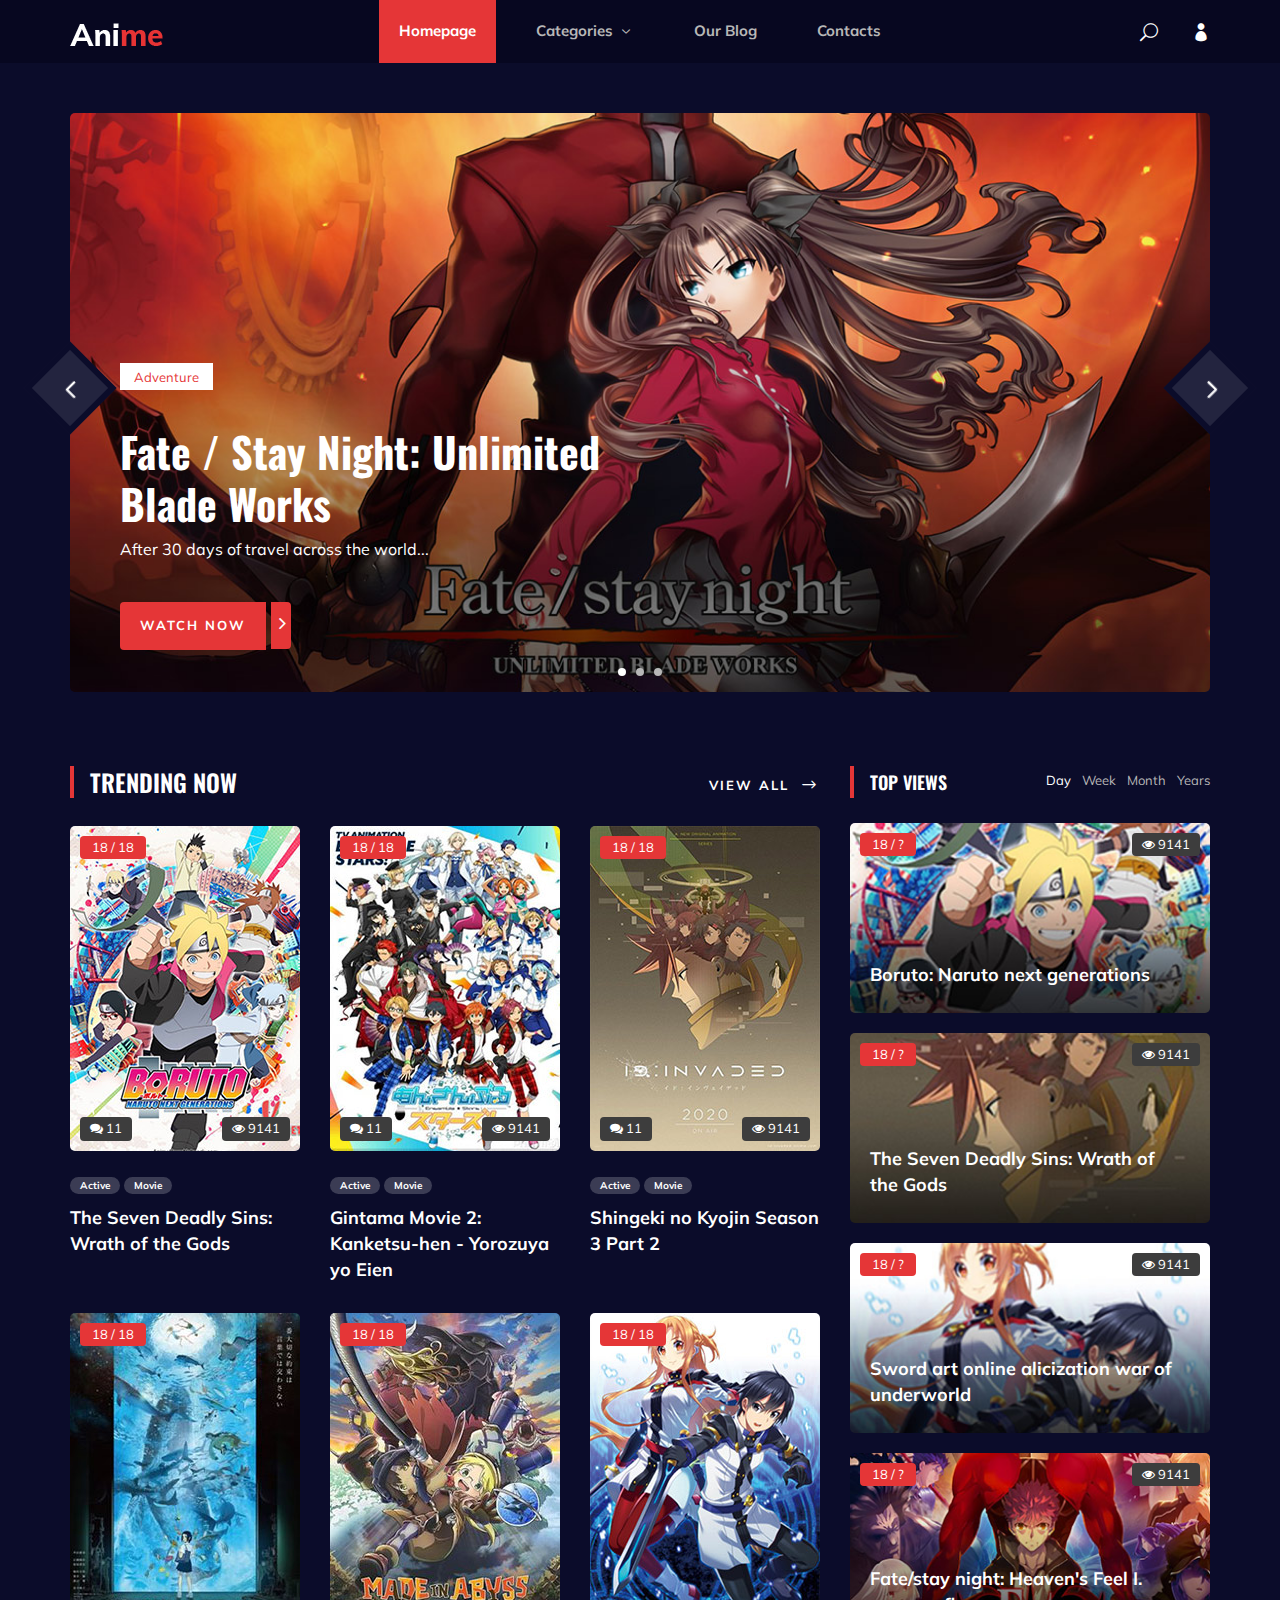
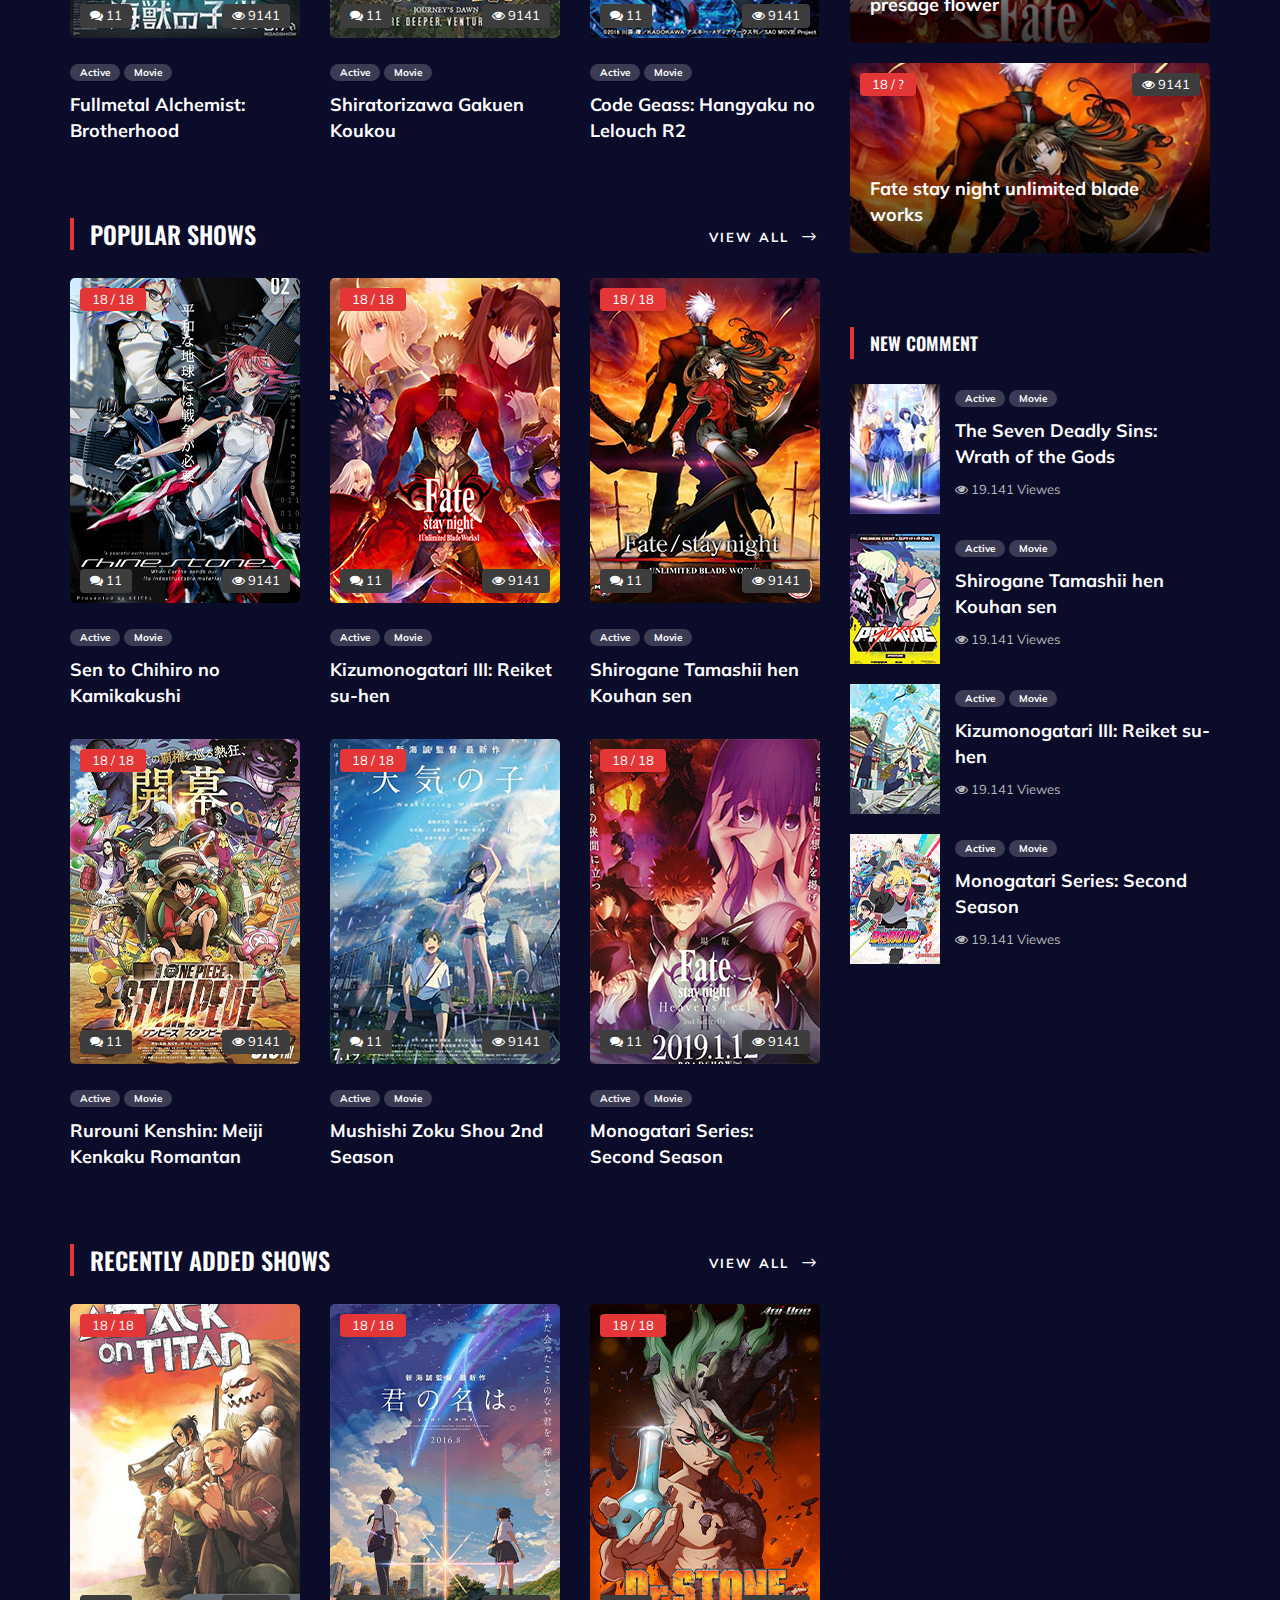
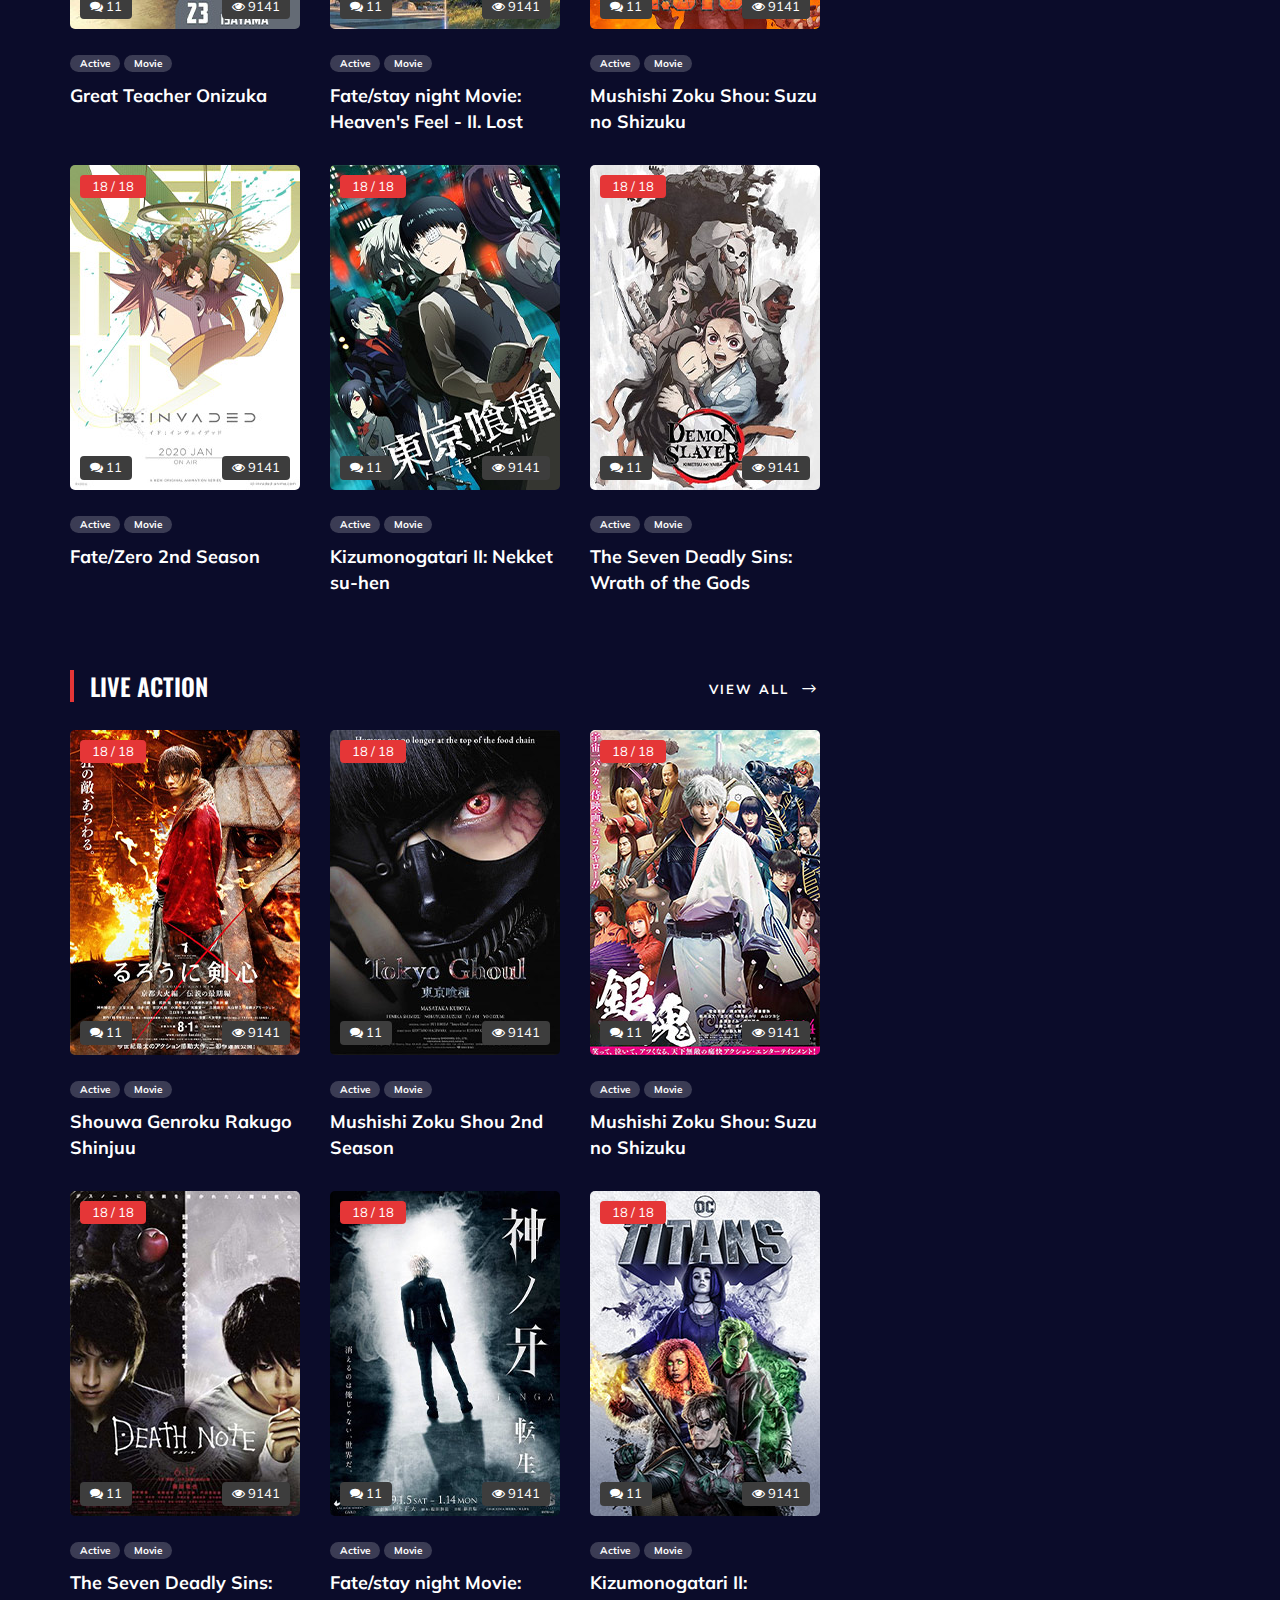
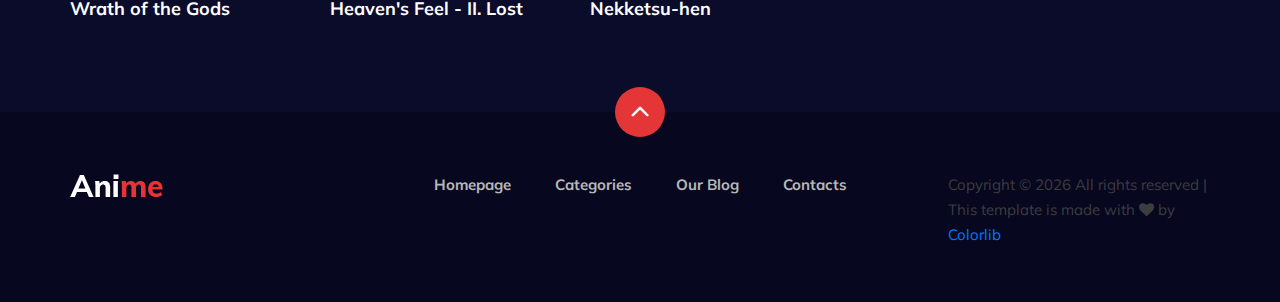
==== index.html @ e6ffcf20 "init" ====
<!DOCTYPE html>
<html lang="fr - FR">

<head>
    <meta charset="UTF-8">
    <meta name="description" content="Anime Template">
    <meta name="keywords" content="Anime, unica, creative, html">
    <meta name="viewport" content="width=device-width, initial-scale=1.0">
    <meta http-equiv="X-UA-Compatible" content="ie=edge">
    <title> My Movies</title>

    <!-- Google Font -->
    <link href="https://fonts.googleapis.com/css2?family=Oswald:wght@300;400;500;600;700&display=swap" rel="stylesheet">
    <link href="https://fonts.googleapis.com/css2?family=Mulish:wght@300;400;500;600;700;800;900&display=swap" rel="stylesheet">

    <!-- Css Styles -->
    <link rel="stylesheet" href="css/bootstrap.min.css" type="text/css">
    <link rel="stylesheet" href="css/font-awesome.min.css" type="text/css">
    <link rel="stylesheet" href="css/elegant-icons.css" type="text/css">
    <link rel="stylesheet" href="css/plyr.css" type="text/css">
    <link rel="stylesheet" href="css/nice-select.css" type="text/css">
    <link rel="stylesheet" href="css/owl.carousel.min.css" type="text/css">
    <link rel="stylesheet" href="css/slicknav.min.css" type="text/css">
    <link rel="stylesheet" href="css/style.css" type="text/css">
</head>

<body>
    <!-- Page Preloder -->
    <div id="preloder">
        <div class="loader"></div>
    </div>

    <!-- Header Section Begin -->
    <header class="header">
        <div class="container">
            <div class="row">
                <div class="col-lg-2">
                    <div class="header__logo">
                        <a href="./index.html">
                            <img src="img/logo.png" alt="">
                        </a>
                    </div>
                </div>
                <div class="col-lg-8">
                    <div class="header__nav">
                        <nav class="header__menu mobile-menu">
                            <ul>
                                <li class="active"><a href="./index.html">Homepage</a></li>
                                <li><a href="./categories.html">Categories <span class="arrow_carrot-down"></span></a>
                                    <ul class="dropdown">
                                        <li><a href="./categories.html">Categories</a></li>
                                        <li><a href="./anime-details.html">Anime Details</a></li>
                                        <li><a href="./anime-watching.html">Anime Watching</a></li>
                                        <li><a href="./blog-details.html">Blog Details</a></li>
                                        <li><a href="./signup.html">Sign Up</a></li>
                                        <li><a href="./login.html">Login</a></li>
                                    </ul>
                                </li>
                                <li><a href="./blog.html">Our Blog</a></li>
                                <li><a href="#">Contacts</a></li>
                            </ul>
                        </nav>
                    </div>
                </div>
                <div class="col-lg-2">
                    <div class="header__right">
                        <a href="#" class="search-switch"><span class="icon_search"></span></a>
                        <a href="./login.html"><span class="icon_profile"></span></a>
                    </div>
                </div>
            </div>
            <div id="mobile-menu-wrap"></div>
        </div>
    </header>
    <!-- Header End -->

    <!-- Hero Section Begin -->
    <section class="hero">
        <div class="container">
            <div class="hero__slider owl-carousel">
                <div class="hero__items set-bg" data-setbg="img/hero/hero-1.jpg">
                    <div class="row">
                        <div class="col-lg-6">
                            <div class="hero__text">
                                <div class="label">Adventure</div>
                                <h2>Fate / Stay Night: Unlimited Blade Works</h2>
                                <p>After 30 days of travel across the world...</p>
                                <a href="#"><span>Watch Now</span> <i class="fa fa-angle-right"></i></a>
                            </div>
                        </div>
                    </div>
                </div>
                <div class="hero__items set-bg" data-setbg="img/hero/hero-1.jpg">
                    <div class="row">
                        <div class="col-lg-6">
                            <div class="hero__text">
                                <div class="label">Adventure</div>
                                <h2>Fate / Stay Night: Unlimited Blade Works</h2>
                                <p>After 30 days of travel across the world...</p>
                                <a href="#"><span>Watch Now</span> <i class="fa fa-angle-right"></i></a>
                            </div>
                        </div>
                    </div>
                </div>
                <div class="hero__items set-bg" data-setbg="img/hero/hero-1.jpg">
                    <div class="row">
                        <div class="col-lg-6">
                            <div class="hero__text">
                                <div class="label">Adventure</div>
                                <h2>Fate / Stay Night: Unlimited Blade Works</h2>
                                <p>After 30 days of travel across the world...</p>
                                <a href="#"><span>Watch Now</span> <i class="fa fa-angle-right"></i></a>
                            </div>
                        </div>
                    </div>
                </div>
            </div>
        </div>
    </section>
    <!-- Hero Section End -->

    <!-- Product Section Begin -->
    <section class="product spad">
        <div class="container">
            <div class="row">
                <div class="col-lg-8">
                    <div class="trending__product">
                        <div class="row">
                            <div class="col-lg-8 col-md-8 col-sm-8">
                                <div class="section-title">
                                    <h4>Trending Now</h4>
                                </div>
                            </div>
                            <div class="col-lg-4 col-md-4 col-sm-4">
                                <div class="btn__all">
                                    <a href="#" class="primary-btn">View All <span class="arrow_right"></span></a>
                                </div>
                            </div>
                        </div>
                        <div class="row">
                            <div class="col-lg-4 col-md-6 col-sm-6">
                                <div class="product__item">
                                    <div class="product__item__pic set-bg" data-setbg="img/trending/trend-1.jpg">
                                        <div class="ep">18 / 18</div>
                                        <div class="comment"><i class="fa fa-comments"></i> 11</div>
                                        <div class="view"><i class="fa fa-eye"></i> 9141</div>
                                    </div>
                                    <div class="product__item__text">
                                        <ul>
                                            <li>Active</li>
                                            <li>Movie</li>
                                        </ul>
                                        <h5><a href="#">The Seven Deadly Sins: Wrath of the Gods</a></h5>
                                    </div>
                                </div>
                            </div>
                            <div class="col-lg-4 col-md-6 col-sm-6">
                                <div class="product__item">
                                    <div class="product__item__pic set-bg" data-setbg="img/trending/trend-2.jpg">
                                        <div class="ep">18 / 18</div>
                                        <div class="comment"><i class="fa fa-comments"></i> 11</div>
                                        <div class="view"><i class="fa fa-eye"></i> 9141</div>
                                    </div>
                                    <div class="product__item__text">
                                        <ul>
                                            <li>Active</li>
                                            <li>Movie</li>
                                        </ul>
                                        <h5><a href="#">Gintama Movie 2: Kanketsu-hen - Yorozuya yo Eien</a></h5>
                                    </div>
                                </div>
                            </div>
                            <div class="col-lg-4 col-md-6 col-sm-6">
                                <div class="product__item">
                                    <div class="product__item__pic set-bg" data-setbg="img/trending/trend-3.jpg">
                                        <div class="ep">18 / 18</div>
                                        <div class="comment"><i class="fa fa-comments"></i> 11</div>
                                        <div class="view"><i class="fa fa-eye"></i> 9141</div>
                                    </div>
                                    <div class="product__item__text">
                                        <ul>
                                            <li>Active</li>
                                            <li>Movie</li>
                                        </ul>
                                        <h5><a href="#">Shingeki no Kyojin Season 3 Part 2</a></h5>
                                    </div>
                                </div>
                            </div>
                            <div class="col-lg-4 col-md-6 col-sm-6">
                                <div class="product__item">
                                    <div class="product__item__pic set-bg" data-setbg="img/trending/trend-4.jpg">
                                        <div class="ep">18 / 18</div>
                                        <div class="comment"><i class="fa fa-comments"></i> 11</div>
                                        <div class="view"><i class="fa fa-eye"></i> 9141</div>
                                    </div>
                                    <div class="product__item__text">
                                        <ul>
                                            <li>Active</li>
                                            <li>Movie</li>
                                        </ul>
                                        <h5><a href="#">Fullmetal Alchemist: Brotherhood</a></h5>
                                    </div>
                                </div>
                            </div>
                            <div class="col-lg-4 col-md-6 col-sm-6">
                                <div class="product__item">
                                    <div class="product__item__pic set-bg" data-setbg="img/trending/trend-5.jpg">
                                        <div class="ep">18 / 18</div>
                                        <div class="comment"><i class="fa fa-comments"></i> 11</div>
                                        <div class="view"><i class="fa fa-eye"></i> 9141</div>
                                    </div>
                                    <div class="product__item__text">
                                        <ul>
                                            <li>Active</li>
                                            <li>Movie</li>
                                        </ul>
                                        <h5><a href="#">Shiratorizawa Gakuen Koukou</a></h5>
                                    </div>
                                </div>
                            </div>
                            <div class="col-lg-4 col-md-6 col-sm-6">
                                <div class="product__item">
                                    <div class="product__item__pic set-bg" data-setbg="img/trending/trend-6.jpg">
                                        <div class="ep">18 / 18</div>
                                        <div class="comment"><i class="fa fa-comments"></i> 11</div>
                                        <div class="view"><i class="fa fa-eye"></i> 9141</div>
                                    </div>
                                    <div class="product__item__text">
                                        <ul>
                                            <li>Active</li>
                                            <li>Movie</li>
                                        </ul>
                                        <h5><a href="#">Code Geass: Hangyaku no Lelouch R2</a></h5>
                                    </div>
                                </div>
                            </div>
                        </div>
                    </div>
                    <div class="popular__product">
                        <div class="row">
                            <div class="col-lg-8 col-md-8 col-sm-8">
                                <div class="section-title">
                                    <h4>Popular Shows</h4>
                                </div>
                            </div>
                            <div class="col-lg-4 col-md-4 col-sm-4">
                                <div class="btn__all">
                                    <a href="#" class="primary-btn">View All <span class="arrow_right"></span></a>
                                </div>
                            </div>
                        </div>
                        <div class="row">
                            <div class="col-lg-4 col-md-6 col-sm-6">
                                <div class="product__item">
                                    <div class="product__item__pic set-bg" data-setbg="img/popular/popular-1.jpg">
                                        <div class="ep">18 / 18</div>
                                        <div class="comment"><i class="fa fa-comments"></i> 11</div>
                                        <div class="view"><i class="fa fa-eye"></i> 9141</div>
                                    </div>
                                    <div class="product__item__text">
                                        <ul>
                                            <li>Active</li>
                                            <li>Movie</li>
                                        </ul>
                                        <h5><a href="#">Sen to Chihiro no Kamikakushi</a></h5>
                                    </div>
                                </div>
                            </div>
                            <div class="col-lg-4 col-md-6 col-sm-6">
                                <div class="product__item">
                                    <div class="product__item__pic set-bg" data-setbg="img/popular/popular-2.jpg">
                                        <div class="ep">18 / 18</div>
                                        <div class="comment"><i class="fa fa-comments"></i> 11</div>
                                        <div class="view"><i class="fa fa-eye"></i> 9141</div>
                                    </div>
                                    <div class="product__item__text">
                                        <ul>
                                            <li>Active</li>
                                            <li>Movie</li>
                                        </ul>
                                        <h5><a href="#">Kizumonogatari III: Reiket su-hen</a></h5>
                                    </div>
                                </div>
                            </div>
                            <div class="col-lg-4 col-md-6 col-sm-6">
                                <div class="product__item">
                                    <div class="product__item__pic set-bg" data-setbg="img/popular/popular-3.jpg">
                                        <div class="ep">18 / 18</div>
                                        <div class="comment"><i class="fa fa-comments"></i> 11</div>
                                        <div class="view"><i class="fa fa-eye"></i> 9141</div>
                                    </div>
                                    <div class="product__item__text">
                                        <ul>
                                            <li>Active</li>
                                            <li>Movie</li>
                                        </ul>
                                        <h5><a href="#">Shirogane Tamashii hen Kouhan sen</a></h5>
                                    </div>
                                </div>
                            </div>
                            <div class="col-lg-4 col-md-6 col-sm-6">
                                <div class="product__item">
                                    <div class="product__item__pic set-bg" data-setbg="img/popular/popular-4.jpg">
                                        <div class="ep">18 / 18</div>
                                        <div class="comment"><i class="fa fa-comments"></i> 11</div>
                                        <div class="view"><i class="fa fa-eye"></i> 9141</div>
                                    </div>
                                    <div class="product__item__text">
                                        <ul>
                                            <li>Active</li>
                                            <li>Movie</li>
                                        </ul>
                                        <h5><a href="#">Rurouni Kenshin: Meiji Kenkaku Romantan</a></h5>
                                    </div>
                                </div>
                            </div>
                            <div class="col-lg-4 col-md-6 col-sm-6">
                                <div class="product__item">
                                    <div class="product__item__pic set-bg" data-setbg="img/popular/popular-5.jpg">
                                        <div class="ep">18 / 18</div>
                                        <div class="comment"><i class="fa fa-comments"></i> 11</div>
                                        <div class="view"><i class="fa fa-eye"></i> 9141</div>
                                    </div>
                                    <div class="product__item__text">
                                        <ul>
                                            <li>Active</li>
                                            <li>Movie</li>
                                        </ul>
                                        <h5><a href="#">Mushishi Zoku Shou 2nd Season</a></h5>
                                    </div>
                                </div>
                            </div>
                            <div class="col-lg-4 col-md-6 col-sm-6">
                                <div class="product__item">
                                    <div class="product__item__pic set-bg" data-setbg="img/popular/popular-6.jpg">
                                        <div class="ep">18 / 18</div>
                                        <div class="comment"><i class="fa fa-comments"></i> 11</div>
                                        <div class="view"><i class="fa fa-eye"></i> 9141</div>
                                    </div>
                                    <div class="product__item__text">
                                        <ul>
                                            <li>Active</li>
                                            <li>Movie</li>
                                        </ul>
                                        <h5><a href="#">Monogatari Series: Second Season</a></h5>
                                    </div>
                                </div>
                            </div>
                        </div>
                    </div>
                    <div class="recent__product">
                        <div class="row">
                            <div class="col-lg-8 col-md-8 col-sm-8">
                                <div class="section-title">
                                    <h4>Recently Added Shows</h4>
                                </div>
                            </div>
                            <div class="col-lg-4 col-md-4 col-sm-4">
                                <div class="btn__all">
                                    <a href="#" class="primary-btn">View All <span class="arrow_right"></span></a>
                                </div>
                            </div>
                        </div>
                        <div class="row">
                            <div class="col-lg-4 col-md-6 col-sm-6">
                                <div class="product__item">
                                    <div class="product__item__pic set-bg" data-setbg="img/recent/recent-1.jpg">
                                        <div class="ep">18 / 18</div>
                                        <div class="comment"><i class="fa fa-comments"></i> 11</div>
                                        <div class="view"><i class="fa fa-eye"></i> 9141</div>
                                    </div>
                                    <div class="product__item__text">
                                        <ul>
                                            <li>Active</li>
                                            <li>Movie</li>
                                        </ul>
                                        <h5><a href="#">Great Teacher Onizuka</a></h5>
                                    </div>
                                </div>
                            </div>
                            <div class="col-lg-4 col-md-6 col-sm-6">
                                <div class="product__item">
                                    <div class="product__item__pic set-bg" data-setbg="img/recent/recent-2.jpg">
                                        <div class="ep">18 / 18</div>
                                        <div class="comment"><i class="fa fa-comments"></i> 11</div>
                                        <div class="view"><i class="fa fa-eye"></i> 9141</div>
                                    </div>
                                    <div class="product__item__text">
                                        <ul>
                                            <li>Active</li>
                                            <li>Movie</li>
                                        </ul>
                                        <h5><a href="#">Fate/stay night Movie: Heaven's Feel - II. Lost</a></h5>
                                    </div>
                                </div>
                            </div>
                            <div class="col-lg-4 col-md-6 col-sm-6">
                                <div class="product__item">
                                    <div class="product__item__pic set-bg" data-setbg="img/recent/recent-3.jpg">
                                        <div class="ep">18 / 18</div>
                                        <div class="comment"><i class="fa fa-comments"></i> 11</div>
                                        <div class="view"><i class="fa fa-eye"></i> 9141</div>
                                    </div>
                                    <div class="product__item__text">
                                        <ul>
                                            <li>Active</li>
                                            <li>Movie</li>
                                        </ul>
                                        <h5><a href="#">Mushishi Zoku Shou: Suzu no Shizuku</a></h5>
                                    </div>
                                </div>
                            </div>
                            <div class="col-lg-4 col-md-6 col-sm-6">
                                <div class="product__item">
                                    <div class="product__item__pic set-bg" data-setbg="img/recent/recent-4.jpg">
                                        <div class="ep">18 / 18</div>
                                        <div class="comment"><i class="fa fa-comments"></i> 11</div>
                                        <div class="view"><i class="fa fa-eye"></i> 9141</div>
                                    </div>
                                    <div class="product__item__text">
                                        <ul>
                                            <li>Active</li>
                                            <li>Movie</li>
                                        </ul>
                                        <h5><a href="#">Fate/Zero 2nd Season</a></h5>
                                    </div>
                                </div>
                            </div>
                            <div class="col-lg-4 col-md-6 col-sm-6">
                                <div class="product__item">
                                    <div class="product__item__pic set-bg" data-setbg="img/recent/recent-5.jpg">
                                        <div class="ep">18 / 18</div>
                                        <div class="comment"><i class="fa fa-comments"></i> 11</div>
                                        <div class="view"><i class="fa fa-eye"></i> 9141</div>
                                    </div>
                                    <div class="product__item__text">
                                        <ul>
                                            <li>Active</li>
                                            <li>Movie</li>
                                        </ul>
                                        <h5><a href="#">Kizumonogatari II: Nekket su-hen</a></h5>
                                    </div>
                                </div>
                            </div>
                            <div class="col-lg-4 col-md-6 col-sm-6">
                                <div class="product__item">
                                    <div class="product__item__pic set-bg" data-setbg="img/recent/recent-6.jpg">
                                        <div class="ep">18 / 18</div>
                                        <div class="comment"><i class="fa fa-comments"></i> 11</div>
                                        <div class="view"><i class="fa fa-eye"></i> 9141</div>
                                    </div>
                                    <div class="product__item__text">
                                        <ul>
                                            <li>Active</li>
                                            <li>Movie</li>
                                        </ul>
                                        <h5><a href="#">The Seven Deadly Sins: Wrath of the Gods</a></h5>
                                    </div>
                                </div>
                            </div>
                        </div>
                    </div>
                    <div class="live__product">
                        <div class="row">
                            <div class="col-lg-8 col-md-8 col-sm-8">
                                <div class="section-title">
                                    <h4>Live Action</h4>
                                </div>
                            </div>
                            <div class="col-lg-4 col-md-4 col-sm-4">
                                <div class="btn__all">
                                    <a href="#" class="primary-btn">View All <span class="arrow_right"></span></a>
                                </div>
                            </div>
                        </div>
                        <div class="row">
                            <div class="col-lg-4 col-md-6 col-sm-6">
                                <div class="product__item">
                                    <div class="product__item__pic set-bg" data-setbg="img/live/live-1.jpg">
                                        <div class="ep">18 / 18</div>
                                        <div class="comment"><i class="fa fa-comments"></i> 11</div>
                                        <div class="view"><i class="fa fa-eye"></i> 9141</div>
                                    </div>
                                    <div class="product__item__text">
                                        <ul>
                                            <li>Active</li>
                                            <li>Movie</li>
                                        </ul>
                                        <h5><a href="#">Shouwa Genroku Rakugo Shinjuu</a></h5>
                                    </div>
                                </div>
                            </div>
                            <div class="col-lg-4 col-md-6 col-sm-6">
                                <div class="product__item">
                                    <div class="product__item__pic set-bg" data-setbg="img/live/live-2.jpg">
                                        <div class="ep">18 / 18</div>
                                        <div class="comment"><i class="fa fa-comments"></i> 11</div>
                                        <div class="view"><i class="fa fa-eye"></i> 9141</div>
                                    </div>
                                    <div class="product__item__text">
                                        <ul>
                                            <li>Active</li>
                                            <li>Movie</li>
                                        </ul>
                                        <h5><a href="#">Mushishi Zoku Shou 2nd Season</a></h5>
                                    </div>
                                </div>
                            </div>
                            <div class="col-lg-4 col-md-6 col-sm-6">
                                <div class="product__item">
                                    <div class="product__item__pic set-bg" data-setbg="img/live/live-3.jpg">
                                        <div class="ep">18 / 18</div>
                                        <div class="comment"><i class="fa fa-comments"></i> 11</div>
                                        <div class="view"><i class="fa fa-eye"></i> 9141</div>
                                    </div>
                                    <div class="product__item__text">
                                        <ul>
                                            <li>Active</li>
                                            <li>Movie</li>
                                        </ul>
                                        <h5><a href="#">Mushishi Zoku Shou: Suzu no Shizuku</a></h5>
                                    </div>
                                </div>
                            </div>
                            <div class="col-lg-4 col-md-6 col-sm-6">
                                <div class="product__item">
                                    <div class="product__item__pic set-bg" data-setbg="img/live/live-4.jpg">
                                        <div class="ep">18 / 18</div>
                                        <div class="comment"><i class="fa fa-comments"></i> 11</div>
                                        <div class="view"><i class="fa fa-eye"></i> 9141</div>
                                    </div>
                                    <div class="product__item__text">
                                        <ul>
                                            <li>Active</li>
                                            <li>Movie</li>
                                        </ul>
                                        <h5><a href="#">The Seven Deadly Sins: Wrath of the Gods</a></h5>
                                    </div>
                                </div>
                            </div>
                            <div class="col-lg-4 col-md-6 col-sm-6">
                                <div class="product__item">
                                    <div class="product__item__pic set-bg" data-setbg="img/live/live-5.jpg">
                                        <div class="ep">18 / 18</div>
                                        <div class="comment"><i class="fa fa-comments"></i> 11</div>
                                        <div class="view"><i class="fa fa-eye"></i> 9141</div>
                                    </div>
                                    <div class="product__item__text">
                                        <ul>
                                            <li>Active</li>
                                            <li>Movie</li>
                                        </ul>
                                        <h5><a href="#">Fate/stay night Movie: Heaven's Feel - II. Lost</a></h5>
                                    </div>
                                </div>
                            </div>
                            <div class="col-lg-4 col-md-6 col-sm-6">
                                <div class="product__item">
                                    <div class="product__item__pic set-bg" data-setbg="img/live/live-6.jpg">
                                        <div class="ep">18 / 18</div>
                                        <div class="comment"><i class="fa fa-comments"></i> 11</div>
                                        <div class="view"><i class="fa fa-eye"></i> 9141</div>
                                    </div>
                                    <div class="product__item__text">
                                        <ul>
                                            <li>Active</li>
                                            <li>Movie</li>
                                        </ul>
                                        <h5><a href="#">Kizumonogatari II: Nekketsu-hen</a></h5>
                                    </div>
                                </div>
                            </div>
                        </div>
                    </div>
                </div>
                <div class="col-lg-4 col-md-6 col-sm-8">
                    <div class="product__sidebar">
                        <div class="product__sidebar__view">
                            <div class="section-title">
                                <h5>Top Views</h5>
                            </div>
                            <ul class="filter__controls">
                                <li class="active" data-filter="*">Day</li>
                                <li data-filter=".week">Week</li>
                                <li data-filter=".month">Month</li>
                                <li data-filter=".years">Years</li>
                            </ul>
                            <div class="filter__gallery">
                                <div class="product__sidebar__view__item set-bg mix day years" data-setbg="img/sidebar/tv-1.jpg">
                                    <div class="ep">18 / ?</div>
                                    <div class="view"><i class="fa fa-eye"></i> 9141</div>
                                    <h5><a href="#">Boruto: Naruto next generations</a></h5>
                                </div>
                                <div class="product__sidebar__view__item set-bg mix month week" data-setbg="img/sidebar/tv-2.jpg">
                                    <div class="ep">18 / ?</div>
                                    <div class="view"><i class="fa fa-eye"></i> 9141</div>
                                    <h5><a href="#">The Seven Deadly Sins: Wrath of the Gods</a></h5>
                                </div>
                                <div class="product__sidebar__view__item set-bg mix week years" data-setbg="img/sidebar/tv-3.jpg">
                                    <div class="ep">18 / ?</div>
                                    <div class="view"><i class="fa fa-eye"></i> 9141</div>
                                    <h5><a href="#">Sword art online alicization war of underworld</a></h5>
                                </div>
                                <div class="product__sidebar__view__item set-bg mix years month" data-setbg="img/sidebar/tv-4.jpg">
                                    <div class="ep">18 / ?</div>
                                    <div class="view"><i class="fa fa-eye"></i> 9141</div>
                                    <h5><a href="#">Fate/stay night: Heaven's Feel I. presage flower</a></h5>
                                </div>
                                <div class="product__sidebar__view__item set-bg mix day" data-setbg="img/sidebar/tv-5.jpg">
                                    <div class="ep">18 / ?</div>
                                    <div class="view"><i class="fa fa-eye"></i> 9141</div>
                                    <h5><a href="#">Fate stay night unlimited blade works</a></h5>
                                </div>
                            </div>
                        </div>
                        <div class="product__sidebar__comment">
                            <div class="section-title">
                                <h5>New Comment</h5>
                            </div>
                            <div class="product__sidebar__comment__item">
                                <div class="product__sidebar__comment__item__pic">
                                    <img src="img/sidebar/comment-1.jpg" alt="">
                                </div>
                                <div class="product__sidebar__comment__item__text">
                                    <ul>
                                        <li>Active</li>
                                        <li>Movie</li>
                                    </ul>
                                    <h5><a href="#">The Seven Deadly Sins: Wrath of the Gods</a></h5>
                                    <span><i class="fa fa-eye"></i> 19.141 Viewes</span>
                                </div>
                            </div>
                            <div class="product__sidebar__comment__item">
                                <div class="product__sidebar__comment__item__pic">
                                    <img src="img/sidebar/comment-2.jpg" alt="">
                                </div>
                                <div class="product__sidebar__comment__item__text">
                                    <ul>
                                        <li>Active</li>
                                        <li>Movie</li>
                                    </ul>
                                    <h5><a href="#">Shirogane Tamashii hen Kouhan sen</a></h5>
                                    <span><i class="fa fa-eye"></i> 19.141 Viewes</span>
                                </div>
                            </div>
                            <div class="product__sidebar__comment__item">
                                <div class="product__sidebar__comment__item__pic">
                                    <img src="img/sidebar/comment-3.jpg" alt="">
                                </div>
                                <div class="product__sidebar__comment__item__text">
                                    <ul>
                                        <li>Active</li>
                                        <li>Movie</li>
                                    </ul>
                                    <h5><a href="#">Kizumonogatari III: Reiket su-hen</a></h5>
                                    <span><i class="fa fa-eye"></i> 19.141 Viewes</span>
                                </div>
                            </div>
                            <div class="product__sidebar__comment__item">
                                <div class="product__sidebar__comment__item__pic">
                                    <img src="img/sidebar/comment-4.jpg" alt="">
                                </div>
                                <div class="product__sidebar__comment__item__text">
                                    <ul>
                                        <li>Active</li>
                                        <li>Movie</li>
                                    </ul>
                                    <h5><a href="#">Monogatari Series: Second Season</a></h5>
                                    <span><i class="fa fa-eye"></i> 19.141 Viewes</span>
                                </div>
                            </div>
                        </div>
                    </div>
                </div>
            </div>
        </div>
    </section>
    <!-- Product Section End -->

    <!-- Footer Section Begin -->
    <footer class="footer">
        <div class="page-up">
            <a href="#" id="scrollToTopButton"><span class="arrow_carrot-up"></span></a>
        </div>
        <div class="container">
            <div class="row">
                <div class="col-lg-3">
                    <div class="footer__logo">
                        <a href="./index.html"><img src="img/logo.png" alt=""></a>
                    </div>
                </div>
                <div class="col-lg-6">
                    <div class="footer__nav">
                        <ul>
                            <li class="active"><a href="./index.html">Homepage</a></li>
                            <li><a href="./categories.html">Categories</a></li>
                            <li><a href="./blog.html">Our Blog</a></li>
                            <li><a href="#">Contacts</a></li>
                        </ul>
                    </div>
                </div>
                <div class="col-lg-3">
                    <p>
                        <!-- Link back to Colorlib can't be removed. Template is licensed under CC BY 3.0. -->
                        Copyright &copy;
                        <script>
                            document.write(new Date().getFullYear());
                        </script> All rights reserved | This template is made with <i class="fa fa-heart" aria-hidden="true"></i> by <a href="https://colorlib.com" target="_blank">Colorlib</a>
                        <!-- Link back to Colorlib can't be removed. Template is licensed under CC BY 3.0. -->
                    </p>

                </div>
            </div>
        </div>
    </footer>
    <!-- Footer Section End -->

    <!-- Search model Begin -->
    <div class="search-model">
        <div class="h-100 d-flex align-items-center justify-content-center">
            <div class="search-close-switch"><i class="icon_close"></i></div>
            <form class="search-model-form">
                <input type="text" id="search-input" placeholder="Search here.....">
            </form>
        </div>
    </div>
    <!-- Search model end -->

    <!-- Js Plugins -->
    <script src="js/jquery-3.3.1.min.js"></script>
    <script src="js/bootstrap.min.js"></script>
    <script src="js/player.js"></script>
    <script src="js/jquery.nice-select.min.js"></script>
    <script src="js/mixitup.min.js"></script>
    <script src="js/jquery.slicknav.js"></script>
    <script src="js/owl.carousel.min.js"></script>
    <script src="js/main.js"></script>


</body>

</html>
---- css/elegant-icons.css ----
@font-face {
	font-family: 'ElegantIcons';
	src:url('../fonts/ElegantIcons.eot');
	src:url('../fonts/ElegantIcons.eot?#iefix') format('embedded-opentype'),
		url('../fonts/ElegantIcons.woff') format('woff'),
		url('../fonts/ElegantIcons.ttf') format('truetype'),
		url('../fonts/ElegantIcons.svg#ElegantIcons') format('svg');
	font-weight: normal;
	font-style: normal;
}

/* Use the following CSS code if you want to use data attributes for inserting your icons */
[data-icon]:before {
	font-family: 'ElegantIcons';
	content: attr(data-icon);
	speak: none;
	font-weight: normal;
	font-variant: normal;
	text-transform: none;
	line-height: 1;
	-webkit-font-smoothing: antialiased;
	-moz-osx-font-smoothing: grayscale;
}

/* Use the following CSS code if you want to have a class per icon */
/*
Instead of a list of all class selectors,
you can use the generic selector below, but it's slower:
[class*="your-class-prefix"] {
*/
.arrow_up, .arrow_down, .arrow_left, .arrow_right, .arrow_left-up, .arrow_right-up, .arrow_right-down, .arrow_left-down, .arrow-up-down, .arrow_up-down_alt, .arrow_left-right_alt, .arrow_left-right, .arrow_expand_alt2, .arrow_expand_alt, .arrow_condense, .arrow_expand, .arrow_move, .arrow_carrot-up, .arrow_carrot-down, .arrow_carrot-left, .arrow_carrot-right, .arrow_carrot-2up, .arrow_carrot-2down, .arrow_carrot-2left, .arrow_carrot-2right, .arrow_carrot-up_alt2, .arrow_carrot-down_alt2, .arrow_carrot-left_alt2, .arrow_carrot-right_alt2, .arrow_carrot-2up_alt2, .arrow_carrot-2down_alt2, .arrow_carrot-2left_alt2, .arrow_carrot-2right_alt2, .arrow_triangle-up, .arrow_triangle-down, .arrow_triangle-left, .arrow_triangle-right, .arrow_triangle-up_alt2, .arrow_triangle-down_alt2, .arrow_triangle-left_alt2, .arrow_triangle-right_alt2, .arrow_back, .icon_minus-06, .icon_plus, .icon_close, .icon_check, .icon_minus_alt2, .icon_plus_alt2, .icon_close_alt2, .icon_check_alt2, .icon_zoom-out_alt, .icon_zoom-in_alt, .icon_search, .icon_box-empty, .icon_box-selected, .icon_minus-box, .icon_plus-box, .icon_box-checked, .icon_circle-empty, .icon_circle-slelected, .icon_stop_alt2, .icon_stop, .icon_pause_alt2, .icon_pause, .icon_menu, .icon_menu-square_alt2, .icon_menu-circle_alt2, .icon_ul, .icon_ol, .icon_adjust-horiz, .icon_adjust-vert, .icon_document_alt, .icon_documents_alt, .icon_pencil, .icon_pencil-edit_alt, .icon_pencil-edit, .icon_folder-alt, .icon_folder-open_alt, .icon_folder-add_alt, .icon_info_alt, .icon_error-oct_alt, .icon_error-circle_alt, .icon_error-triangle_alt, .icon_question_alt2, .icon_question, .icon_comment_alt, .icon_chat_alt, .icon_vol-mute_alt, .icon_volume-low_alt, .icon_volume-high_alt, .icon_quotations, .icon_quotations_alt2, .icon_clock_alt, .icon_lock_alt, .icon_lock-open_alt, .icon_key_alt, .icon_cloud_alt, .icon_cloud-upload_alt, .icon_cloud-download_alt, .icon_image, .icon_images, .icon_lightbulb_alt, .icon_gift_alt, .icon_house_alt, .icon_genius, .icon_mobile, .icon_tablet, .icon_laptop, .icon_desktop, .icon_camera_alt, .icon_mail_alt, .icon_cone_alt, .icon_ribbon_alt, .icon_bag_alt, .icon_creditcard, .icon_cart_alt, .icon_paperclip, .icon_tag_alt, .icon_tags_alt, .icon_trash_alt, .icon_cursor_alt, .icon_mic_alt, .icon_compass_alt, .icon_pin_alt, .icon_pushpin_alt, .icon_map_alt, .icon_drawer_alt, .icon_toolbox_alt, .icon_book_alt, .icon_calendar, .icon_film, .icon_table, .icon_contacts_alt, .icon_headphones, .icon_lifesaver, .icon_piechart, .icon_refresh, .icon_link_alt, .icon_link, .icon_loading, .icon_blocked, .icon_archive_alt, .icon_heart_alt, .icon_star_alt, .icon_star-half_alt, .icon_star, .icon_star-half, .icon_tools, .icon_tool, .icon_cog, .icon_cogs, .arrow_up_alt, .arrow_down_alt, .arrow_left_alt, .arrow_right_alt, .arrow_left-up_alt, .arrow_right-up_alt, .arrow_right-down_alt, .arrow_left-down_alt, .arrow_condense_alt, .arrow_expand_alt3, .arrow_carrot_up_alt, .arrow_carrot-down_alt, .arrow_carrot-left_alt, .arrow_carrot-right_alt, .arrow_carrot-2up_alt, .arrow_carrot-2dwnn_alt, .arrow_carrot-2left_alt, .arrow_carrot-2right_alt, .arrow_triangle-up_alt, .arrow_triangle-down_alt, .arrow_triangle-left_alt, .arrow_triangle-right_alt, .icon_minus_alt, .icon_plus_alt, .icon_close_alt, .icon_check_alt, .icon_zoom-out, .icon_zoom-in, .icon_stop_alt, .icon_menu-square_alt, .icon_menu-circle_alt, .icon_document, .icon_documents, .icon_pencil_alt, .icon_folder, .icon_folder-open, .icon_folder-add, .icon_folder_upload, .icon_folder_download, .icon_info, .icon_error-circle, .icon_error-oct, .icon_error-triangle, .icon_question_alt, .icon_comment, .icon_chat, .icon_vol-mute, .icon_volume-low, .icon_volume-high, .icon_quotations_alt, .icon_clock, .icon_lock, .icon_lock-open, .icon_key, .icon_cloud, .icon_cloud-upload, .icon_cloud-download, .icon_lightbulb, .icon_gift, .icon_house, .icon_camera, .icon_mail, .icon_cone, .icon_ribbon, .icon_bag, .icon_cart, .icon_tag, .icon_tags, .icon_trash, .icon_cursor, .icon_mic, .icon_compass, .icon_pin, .icon_pushpin, .icon_map, .icon_drawer, .icon_toolbox, .icon_book, .icon_contacts, .icon_archive, .icon_heart, .icon_profile, .icon_group, .icon_grid-2x2, .icon_grid-3x3, .icon_music, .icon_pause_alt, .icon_phone, .icon_upload, .icon_download, .social_facebook, .social_twitter, .social_pinterest, .social_googleplus, .social_tumblr, .social_tumbleupon, .social_wordpress, .social_instagram, .social_dribbble, .social_vimeo, .social_linkedin, .social_rss, .social_deviantart, .social_share, .social_myspace, .social_skype, .social_youtube, .social_picassa, .social_googledrive, .social_flickr, .social_blogger, .social_spotify, .social_delicious, .social_facebook_circle, .social_twitter_circle, .social_pinterest_circle, .social_googleplus_circle, .social_tumblr_circle, .social_stumbleupon_circle, .social_wordpress_circle, .social_instagram_circle, .social_dribbble_circle, .social_vimeo_circle, .social_linkedin_circle, .social_rss_circle, .social_deviantart_circle, .social_share_circle, .social_myspace_circle, .social_skype_circle, .social_youtube_circle, .social_picassa_circle, .social_googledrive_alt2, .social_flickr_circle, .social_blogger_circle, .social_spotify_circle, .social_delicious_circle, .social_facebook_square, .social_twitter_square, .social_pinterest_square, .social_googleplus_square, .social_tumblr_square, .social_stumbleupon_square, .social_wordpress_square, .social_instagram_square, .social_dribbble_square, .social_vimeo_square, .social_linkedin_square, .social_rss_square, .social_deviantart_square, .social_share_square, .social_myspace_square, .social_skype_square, .social_youtube_square, .social_picassa_square, .social_googledrive_square, .social_flickr_square, .social_blogger_square, .social_spotify_square, .social_delicious_square, .icon_printer, .icon_calulator, .icon_building, .icon_floppy, .icon_drive, .icon_search-2, .icon_id, .icon_id-2, .icon_puzzle, .icon_like, .icon_dislike, .icon_mug, .icon_currency, .icon_wallet, .icon_pens, .icon_easel, .icon_flowchart, .icon_datareport, .icon_briefcase, .icon_shield, .icon_percent, .icon_globe, .icon_globe-2, .icon_target, .icon_hourglass, .icon_balance, .icon_rook, .icon_printer-alt, .icon_calculator_alt, .icon_building_alt, .icon_floppy_alt, .icon_drive_alt, .icon_search_alt, .icon_id_alt, .icon_id-2_alt, .icon_puzzle_alt, .icon_like_alt, .icon_dislike_alt, .icon_mug_alt, .icon_currency_alt, .icon_wallet_alt, .icon_pens_alt, .icon_easel_alt, .icon_flowchart_alt, .icon_datareport_alt, .icon_briefcase_alt, .icon_shield_alt, .icon_percent_alt, .icon_globe_alt, .icon_clipboard {
	font-family: 'ElegantIcons';
	speak: none;
	font-style: normal;
	font-weight: normal;
	font-variant: normal;
	text-transform: none;
	line-height: 1;
	-webkit-font-smoothing: antialiased;
}
.arrow_up:before {
	content: "\21";
}
.arrow_down:before {
	content: "\22";
}
.arrow_left:before {
	content: "\23";
}
.arrow_right:before {
	content: "\24";
}
.arrow_left-up:before {
	content: "\25";
}
.arrow_right-up:before {
	content: "\26";
}
.arrow_right-down:before {
	content: "\27";
}
.arrow_left-down:before {
	content: "\28";
}
.arrow-up-down:before {
	content: "\29";
}
.arrow_up-down_alt:before {
	content: "\2a";
}
.arrow_left-right_alt:before {
	content: "\2b";
}
.arrow_left-right:before {
	content: "\2c";
}
.arrow_expand_alt2:before {
	content: "\2d";
}
.arrow_expand_alt:before {
	content: "\2e";
}
.arrow_condense:before {
	content: "\2f";
}
.arrow_expand:before {
	content: "\30";
}
.arrow_move:before {
	content: "\31";
}
.arrow_carrot-up:before {
	content: "\32";
}
.arrow_carrot-down:before {
	content: "\33";
}
.arrow_carrot-left:before {
	content: "\34";
}
.arrow_carrot-right:before {
	content: "\35";
}
.arrow_carrot-2up:before {
	content: "\36";
}
.arrow_carrot-2down:before {
	content: "\37";
}
.arrow_carrot-2left:before {
	content: "\38";
}
.arrow_carrot-2right:before {
	content: "\39";
}
.arrow_carrot-up_alt2:before {
	content: "\3a";
}
.arrow_carrot-down_alt2:before {
	content: "\3b";
}
.arrow_carrot-left_alt2:before {
	content: "\3c";
}
.arrow_carrot-right_alt2:before {
	content: "\3d";
}
.arrow_carrot-2up_alt2:before {
	content: "\3e";
}
.arrow_carrot-2down_alt2:before {
	content: "\3f";
}
.arrow_carrot-2left_alt2:before {
	content: "\40";
}
.arrow_carrot-2right_alt2:before {
	content: "\41";
}
.arrow_triangle-up:before {
	content: "\42";
}
.arrow_triangle-down:before {
	content: "\43";
}
.arrow_triangle-left:before {
	content: "\44";
}
.arrow_triangle-right:before {
	content: "\45";
}
.arrow_triangle-up_alt2:before {
	content: "\46";
}
.arrow_triangle-down_alt2:before {
	content: "\47";
}
.arrow_triangle-left_alt2:before {
	content: "\48";
}
.arrow_triangle-right_alt2:before {
	content: "\49";
}
.arrow_back:before {
	content: "\4a";
}
.icon_minus-06:before {
	content: "\4b";
}
.icon_plus:before {
	content: "\4c";
}
.icon_close:before {
	content: "\4d";
}
.icon_check:before {
	content: "\4e";
}
.icon_minus_alt2:before {
	content: "\4f";
}
.icon_plus_alt2:before {
	content: "\50";
}
.icon_close_alt2:before {
	content: "\51";
}
.icon_check_alt2:before {
	content: "\52";
}
.icon_zoom-out_alt:before {
	content: "\53";
}
.icon_zoom-in_alt:before {
	content: "\54";
}
.icon_search:before {
	content: "\55";
}
.icon_box-empty:before {
	content: "\56";
}
.icon_box-selected:before {
	content: "\57";
}
.icon_minus-box:before {
	content: "\58";
}
.icon_plus-box:before {
	content: "\59";
}
.icon_box-checked:before {
	content: "\5a";
}
.icon_circle-empty:before {
	content: "\5b";
}
.icon_circle-slelected:before {
	content: "\5c";
}
.icon_stop_alt2:before {
	content: "\5d";
}
.icon_stop:before {
	content: "\5e";
}
.icon_pause_alt2:before {
	content: "\5f";
}
.icon_pause:before {
	content: "\60";
}
.icon_menu:before {
	content: "\61";
}
.icon_menu-square_alt2:before {
	content: "\62";
}
.icon_menu-circle_alt2:before {
	content: "\63";
}
.icon_ul:before {
	content: "\64";
}
.icon_ol:before {
	content: "\65";
}
.icon_adjust-horiz:before {
	content: "\66";
}
.icon_adjust-vert:before {
	content: "\67";
}
.icon_document_alt:before {
	content: "\68";
}
.icon_documents_alt:before {
	content: "\69";
}
.icon_pencil:before {
	content: "\6a";
}
.icon_pencil-edit_alt:before {
	content: "\6b";
}
.icon_pencil-edit:before {
	content: "\6c";
}
.icon_folder-alt:before {
	content: "\6d";
}
.icon_folder-open_alt:before {
	content: "\6e";
}
.icon_folder-add_alt:before {
	content: "\6f";
}
.icon_info_alt:before {
	content: "\70";
}
.icon_error-oct_alt:before {
	content: "\71";
}
.icon_error-circle_alt:before {
	content: "\72";
}
.icon_error-triangle_alt:before {
	content: "\73";
}
.icon_question_alt2:before {
	content: "\74";
}
.icon_question:before {
	content: "\75";
}
.icon_comment_alt:before {
	content: "\76";
}
.icon_chat_alt:before {
	content: "\77";
}
.icon_vol-mute_alt:before {
	content: "\78";
}
.icon_volume-low_alt:before {
	content: "\79";
}
.icon_volume-high_alt:before {
	content: "\7a";
}
.icon_quotations:before {
	content: "\7b";
}
.icon_quotations_alt2:before {
	content: "\7c";
}
.icon_clock_alt:before {
	content: "\7d";
}
.icon_lock_alt:before {
	content: "\7e";
}
.icon_lock-open_alt:before {
	content: "\e000";
}
.icon_key_alt:before {
	content: "\e001";
}
.icon_cloud_alt:before {
	content: "\e002";
}
.icon_cloud-upload_alt:before {
	content: "\e003";
}
.icon_cloud-download_alt:before {
	content: "\e004";
}
.icon_image:before {
	content: "\e005";
}
.icon_images:before {
	content: "\e006";
}
.icon_lightbulb_alt:before {
	content: "\e007";
}
.icon_gift_alt:before {
	content: "\e008";
}
.icon_house_alt:before {
	content: "\e009";
}
.icon_genius:before {
	content: "\e00a";
}
.icon_mobile:before {
	content: "\e00b";
}
.icon_tablet:before {
	content: "\e00c";
}
.icon_laptop:before {
	content: "\e00d";
}
.icon_desktop:before {
	content: "\e00e";
}
.icon_camera_alt:before {
	content: "\e00f";
}
.icon_mail_alt:before {
	content: "\e010";
}
.icon_cone_alt:before {
	content: "\e011";
}
.icon_ribbon_alt:before {
	content: "\e012";
}
.icon_bag_alt:before {
	content: "\e013";
}
.icon_creditcard:before {
	content: "\e014";
}
.icon_cart_alt:before {
	content: "\e015";
}
.icon_paperclip:before {
	content: "\e016";
}
.icon_tag_alt:before {
	content: "\e017";
}
.icon_tags_alt:before {
	content: "\e018";
}
.icon_trash_alt:before {
	content: "\e019";
}
.icon_cursor_alt:before {
	content: "\e01a";
}
.icon_mic_alt:before {
	content: "\e01b";
}
.icon_compass_alt:before {
	content: "\e01c";
}
.icon_pin_alt:before {
	content: "\e01d";
}
.icon_pushpin_alt:before {
	content: "\e01e";
}
.icon_map_alt:before {
	content: "\e01f";
}
.icon_drawer_alt:before {
	content: "\e020";
}
.icon_toolbox_alt:before {
	content: "\e021";
}
.icon_book_alt:before {
	content: "\e022";
}
.icon_calendar:before {
	content: "\e023";
}
.icon_film:before {
	content: "\e024";
}
.icon_table:before {
	content: "\e025";
}
.icon_contacts_alt:before {
	content: "\e026";
}
.icon_headphones:before {
	content: "\e027";
}
.icon_lifesaver:before {
	content: "\e028";
}
.icon_piechart:before {
	content: "\e029";
}
.icon_refresh:before {
	content: "\e02a";
}
.icon_link_alt:before {
	content: "\e02b";
}
.icon_link:before {
	content: "\e02c";
}
.icon_loading:before {
	content: "\e02d";
}
.icon_blocked:before {
	content: "\e02e";
}
.icon_archive_alt:before {
	content: "\e02f";
}
.icon_heart_alt:before {
	content: "\e030";
}
.icon_star_alt:before {
	content: "\e031";
}
.icon_star-half_alt:before {
	content: "\e032";
}
.icon_star:before {
	content: "\e033";
}
.icon_star-half:before {
	content: "\e034";
}
.icon_tools:before {
	content: "\e035";
}
.icon_tool:before {
	content: "\e036";
}
.icon_cog:before {
	content: "\e037";
}
.icon_cogs:before {
	content: "\e038";
}
.arrow_up_alt:before {
	content: "\e039";
}
.arrow_down_alt:before {
	content: "\e03a";
}
.arrow_left_alt:before {
	content: "\e03b";
}
.arrow_right_alt:before {
	content: "\e03c";
}
.arrow_left-up_alt:before {
	content: "\e03d";
}
.arrow_right-up_alt:before {
	content: "\e03e";
}
.arrow_right-down_alt:before {
	content: "\e03f";
}
.arrow_left-down_alt:before {
	content: "\e040";
}
.arrow_condense_alt:before {
	content: "\e041";
}
.arrow_expand_alt3:before {
	content: "\e042";
}
.arrow_carrot_up_alt:before {
	content: "\e043";
}
.arrow_carrot-down_alt:before {
	content: "\e044";
}
.arrow_carrot-left_alt:before {
	content: "\e045";
}
.arrow_carrot-right_alt:before {
	content: "\e046";
}
.arrow_carrot-2up_alt:before {
	content: "\e047";
}
.arrow_carrot-2dwnn_alt:before {
	content: "\e048";
}
.arrow_carrot-2left_alt:before {
	content: "\e049";
}
.arrow_carrot-2right_alt:before {
	content: "\e04a";
}
.arrow_triangle-up_alt:before {
	content: "\e04b";
}
.arrow_triangle-down_alt:before {
	content: "\e04c";
}
.arrow_triangle-left_alt:before {
	content: "\e04d";
}
.arrow_triangle-right_alt:before {
	content: "\e04e";
}
.icon_minus_alt:before {
	content: "\e04f";
}
.icon_plus_alt:before {
	content: "\e050";
}
.icon_close_alt:before {
	content: "\e051";
}
.icon_check_alt:before {
	content: "\e052";
}
.icon_zoom-out:before {
	content: "\e053";
}
.icon_zoom-in:before {
	content: "\e054";
}
.icon_stop_alt:before {
	content: "\e055";
}
.icon_menu-square_alt:before {
	content: "\e056";
}
.icon_menu-circle_alt:before {
	content: "\e057";
}
.icon_document:before {
	content: "\e058";
}
.icon_documents:before {
	content: "\e059";
}
.icon_pencil_alt:before {
	content: "\e05a";
}
.icon_folder:before {
	content: "\e05b";
}
.icon_folder-open:before {
	content: "\e05c";
}
.icon_folder-add:before {
	content: "\e05d";
}
.icon_folder_upload:before {
	content: "\e05e";
}
.icon_folder_download:before {
	content: "\e05f";
}
.icon_info:before {
	content: "\e060";
}
.icon_error-circle:before {
	content: "\e061";
}
.icon_error-oct:before {
	content: "\e062";
}
.icon_error-triangle:before {
	content: "\e063";
}
.icon_question_alt:before {
	content: "\e064";
}
.icon_comment:before {
	content: "\e065";
}
.icon_chat:before {
	content: "\e066";
}
.icon_vol-mute:before {
	content: "\e067";
}
.icon_volume-low:before {
	content: "\e068";
}
.icon_volume-high:before {
	content: "\e069";
}
.icon_quotations_alt:before {
	content: "\e06a";
}
.icon_clock:before {
	content: "\e06b";
}
.icon_lock:before {
	content: "\e06c";
}
.icon_lock-open:before {
	content: "\e06d";
}
.icon_key:before {
	content: "\e06e";
}
.icon_cloud:before {
	content: "\e06f";
}
.icon_cloud-upload:before {
	content: "\e070";
}
.icon_cloud-download:before {
	content: "\e071";
}
.icon_lightbulb:before {
	content: "\e072";
}
.icon_gift:before {
	content: "\e073";
}
.icon_house:before {
	content: "\e074";
}
.icon_camera:before {
	content: "\e075";
}
.icon_mail:before {
	content: "\e076";
}
.icon_cone:before {
	content: "\e077";
}
.icon_ribbon:before {
	content: "\e078";
}
.icon_bag:before {
	content: "\e079";
}
.icon_cart:before {
	content: "\e07a";
}
.icon_tag:before {
	content: "\e07b";
}
.icon_tags:before {
	content: "\e07c";
}
.icon_trash:before {
	content: "\e07d";
}
.icon_cursor:before {
	content: "\e07e";
}
.icon_mic:before {
	content: "\e07f";
}
.icon_compass:before {
	content: "\e080";
}
.icon_pin:before {
	content: "\e081";
}
.icon_pushpin:before {
	content: "\e082";
}
.icon_map:before {
	content: "\e083";
}
.icon_drawer:before {
	content: "\e084";
}
.icon_toolbox:before {
	content: "\e085";
}
.icon_book:before {
	content: "\e086";
}
.icon_contacts:before {
	content: "\e087";
}
.icon_archive:before {
	content: "\e088";
}
.icon_heart:before {
	content: "\e089";
}
.icon_profile:before {
	content: "\e08a";
}
.icon_group:before {
	content: "\e08b";
}
.icon_grid-2x2:before {
	content: "\e08c";
}
.icon_grid-3x3:before {
	content: "\e08d";
}
.icon_music:before {
	content: "\e08e";
}
.icon_pause_alt:before {
	content: "\e08f";
}
.icon_phone:before {
	content: "\e090";
}
.icon_upload:before {
	content: "\e091";
}
.icon_download:before {
	content: "\e092";
}
.social_facebook:before {
	content: "\e093";
}
.social_twitter:before {
	content: "\e094";
}
.social_pinterest:before {
	content: "\e095";
}
.social_googleplus:before {
	content: "\e096";
}
.social_tumblr:before {
	content: "\e097";
}
.social_tumbleupon:before {
	content: "\e098";
}
.social_wordpress:before {
	content: "\e099";
}
.social_instagram:before {
	content: "\e09a";
}
.social_dribbble:before {
	content: "\e09b";
}
.social_vimeo:before {
	content: "\e09c";
}
.social_linkedin:before {
	content: "\e09d";
}
.social_rss:before {
	content: "\e09e";
}
.social_deviantart:before {
	content: "\e09f";
}
.social_share:before {
	content: "\e0a0";
}
.social_myspace:before {
	content: "\e0a1";
}
.social_skype:before {
	content: "\e0a2";
}
.social_youtube:before {
	content: "\e0a3";
}
.social_picassa:before {
	content: "\e0a4";
}
.social_googledrive:before {
	content: "\e0a5";
}
.social_flickr:before {
	content: "\e0a6";
}
.social_blogger:before {
	content: "\e0a7";
}
.social_spotify:before {
	content: "\e0a8";
}
.social_delicious:before {
	content: "\e0a9";
}
.social_facebook_circle:before {
	content: "\e0aa";
}
.social_twitter_circle:before {
	content: "\e0ab";
}
.social_pinterest_circle:before {
	content: "\e0ac";
}
.social_googleplus_circle:before {
	content: "\e0ad";
}
.social_tumblr_circle:before {
	content: "\e0ae";
}
.social_stumbleupon_circle:before {
	content: "\e0af";
}
.social_wordpress_circle:before {
	content: "\e0b0";
}
.social_instagram_circle:before {
	content: "\e0b1";
}
.social_dribbble_circle:before {
	content: "\e0b2";
}
.social_vimeo_circle:before {
	content: "\e0b3";
}
.social_linkedin_circle:before {
	content: "\e0b4";
}
.social_rss_circle:before {
	content: "\e0b5";
}
.social_deviantart_circle:before {
	content: "\e0b6";
}
.social_share_circle:before {
	content: "\e0b7";
}
.social_myspace_circle:before {
	content: "\e0b8";
}
.social_skype_circle:before {
	content: "\e0b9";
}
.social_youtube_circle:before {
	content: "\e0ba";
}
.social_picassa_circle:before {
	content: "\e0bb";
}
.social_googledrive_alt2:before {
	content: "\e0bc";
}
.social_flickr_circle:before {
	content: "\e0bd";
}
.social_blogger_circle:before {
	content: "\e0be";
}
.social_spotify_circle:before {
	content: "\e0bf";
}
.social_delicious_circle:before {
	content: "\e0c0";
}
.social_facebook_square:before {
	content: "\e0c1";
}
.social_twitter_square:before {
	content: "\e0c2";
}
.social_pinterest_square:before {
	content: "\e0c3";
}
.social_googleplus_square:before {
	content: "\e0c4";
}
.social_tumblr_square:before {
	content: "\e0c5";
}
.social_stumbleupon_square:before {
	content: "\e0c6";
}
.social_wordpress_square:before {
	content: "\e0c7";
}
.social_instagram_square:before {
	content: "\e0c8";
}
.social_dribbble_square:before {
	content: "\e0c9";
}
.social_vimeo_square:before {
	content: "\e0ca";
}
.social_linkedin_square:before {
	content: "\e0cb";
}
.social_rss_square:before {
	content: "\e0cc";
}
.social_deviantart_square:before {
	content: "\e0cd";
}
.social_share_square:before {
	content: "\e0ce";
}
.social_myspace_square:before {
	content: "\e0cf";
}
.social_skype_square:before {
	content: "\e0d0";
}
.social_youtube_square:before {
	content: "\e0d1";
}
.social_picassa_square:before {
	content: "\e0d2";
}
.social_googledrive_square:before {
	content: "\e0d3";
}
.social_flickr_square:before {
	content: "\e0d4";
}
.social_blogger_square:before {
	content: "\e0d5";
}
.social_spotify_square:before {
	content: "\e0d6";
}
.social_delicious_square:before {
	content: "\e0d7";
}
.icon_printer:before {
	content: "\e103";
}
.icon_calulator:before {
	content: "\e0ee";
}
.icon_building:before {
	content: "\e0ef";
}
.icon_floppy:before {
	content: "\e0e8";
}
.icon_drive:before {
	content: "\e0ea";
}
.icon_search-2:before {
	content: "\e101";
}
.icon_id:before {
	content: "\e107";
}
.icon_id-2:before {
	content: "\e108";
}
.icon_puzzle:before {
	content: "\e102";
}
.icon_like:before {
	content: "\e106";
}
.icon_dislike:before {
	content: "\e0eb";
}
.icon_mug:before {
	content: "\e105";
}
.icon_currency:before {
	content: "\e0ed";
}
.icon_wallet:before {
	content: "\e100";
}
.icon_pens:before {
	content: "\e104";
}
.icon_easel:before {
	content: "\e0e9";
}
.icon_flowchart:before {
	content: "\e109";
}
.icon_datareport:before {
	content: "\e0ec";
}
.icon_briefcase:before {
	content: "\e0fe";
}
.icon_shield:before {
	content: "\e0f6";
}
.icon_percent:before {
	content: "\e0fb";
}
.icon_globe:before {
	content: "\e0e2";
}
.icon_globe-2:before {
	content: "\e0e3";
}
.icon_target:before {
	content: "\e0f5";
}
.icon_hourglass:before {
	content: "\e0e1";
}
.icon_balance:before {
	content: "\e0ff";
}
.icon_rook:before {
	content: "\e0f8";
}
.icon_printer-alt:before {
	content: "\e0fa";
}
.icon_calculator_alt:before {
	content: "\e0e7";
}
.icon_building_alt:before {
	content: "\e0fd";
}
.icon_floppy_alt:before {
	content: "\e0e4";
}
.icon_drive_alt:before {
	content: "\e0e5";
}
.icon_search_alt:before {
	content: "\e0f7";
}
.icon_id_alt:before {
	content: "\e0e0";
}
.icon_id-2_alt:before {
	content: "\e0fc";
}
.icon_puzzle_alt:before {
	content: "\e0f9";
}
.icon_like_alt:before {
	content: "\e0dd";
}
.icon_dislike_alt:before {
	content: "\e0f1";
}
.icon_mug_alt:before {
	content: "\e0dc";
}
.icon_currency_alt:before {
	content: "\e0f3";
}
.icon_wallet_alt:before {
	content: "\e0d8";
}
.icon_pens_alt:before {
	content: "\e0db";
}
.icon_easel_alt:before {
	content: "\e0f0";
}
.icon_flowchart_alt:before {
	content: "\e0df";
}
.icon_datareport_alt:before {
	content: "\e0f2";
}
.icon_briefcase_alt:before {
	content: "\e0f4";
}
.icon_shield_alt:before {
	content: "\e0d9";
}
.icon_percent_alt:before {
	content: "\e0da";
}
.icon_globe_alt:before {
	content: "\e0de";
}
.icon_clipboard:before {
	content: "\e0e6";
}


	.glyph {
		float: left;
		text-align: center;
		padding: .75em;
		margin: .4em 1.5em .75em 0;
		width: 6em;
text-shadow: none;
	}
        .glyph_big {
        font-size: 128px;
        color: #59c5dc;
        float: left;
        margin-right: 20px;
        }

        .glyph div { padding-bottom: 10px;}

	.glyph input {
		font-family: consolas, monospace;
		font-size: 12px;
		width: 100%;
		text-align: center;
		border: 0;
		box-shadow: 0 0 0 1px #ccc;
		padding: .2em;
                -moz-border-radius: 5px;
                -webkit-border-radius: 5px;
	}
	.centered {
		margin-left: auto;
		margin-right: auto;
	}
	.glyph .fs1 {
		font-size: 2em;
	}
---- css/plyr.css ----
@keyframes plyr-progress{to{background-position:25px 0;background-position:var(--plyr-progress-loading-size,25px) 0}}@keyframes plyr-popup{0%{opacity:.5;transform:translateY(10px)}to{opacity:1;transform:translateY(0)}}@keyframes plyr-fade-in{from{opacity:0}to{opacity:1}}.plyr{-moz-osx-font-smoothing:grayscale;-webkit-font-smoothing:antialiased;align-items:center;direction:ltr;display:flex;flex-direction:column;font-family:inherit;font-family:var(--plyr-font-family,inherit);font-variant-numeric:tabular-nums;font-weight:400;font-weight:var(--plyr-font-weight-regular,400);height:100%;line-height:1.7;line-height:var(--plyr-line-height,1.7);max-width:100%;min-width:200px;position:relative;text-shadow:none;transition:box-shadow .3s ease;z-index:0}.plyr audio,.plyr iframe,.plyr video{display:block;height:100%;width:100%}.plyr button{font:inherit;line-height:inherit;width:auto}.plyr:focus{outline:0}.plyr--full-ui{box-sizing:border-box}.plyr--full-ui *,.plyr--full-ui ::after,.plyr--full-ui ::before{box-sizing:inherit}.plyr--full-ui a,.plyr--full-ui button,.plyr--full-ui input,.plyr--full-ui label{touch-action:manipulation}.plyr__badge{background:#4a5464;background:var(--plyr-badge-background,#4a5464);border-radius:2px;border-radius:var(--plyr-badge-border-radius,2px);color:#fff;color:var(--plyr-badge-text-color,#fff);font-size:9px;font-size:var(--plyr-font-size-badge,9px);line-height:1;padding:3px 4px}.plyr--full-ui ::-webkit-media-text-track-container{display:none}.plyr__captions{animation:plyr-fade-in .3s ease;bottom:0;display:none;font-size:13px;font-size:var(--plyr-font-size-small,13px);left:0;padding:10px;padding:var(--plyr-control-spacing,10px);position:absolute;text-align:center;transition:transform .4s ease-in-out;width:100%}.plyr__captions span:empty{display:none}@media (min-width:480px){.plyr__captions{font-size:15px;font-size:var(--plyr-font-size-base,15px);padding:calc(10px * 2);padding:calc(var(--plyr-control-spacing,10px) * 2)}}@media (min-width:768px){.plyr__captions{font-size:18px;font-size:var(--plyr-font-size-large,18px)}}.plyr--captions-active .plyr__captions{display:block}.plyr:not(.plyr--hide-controls) .plyr__controls:not(:empty)~.plyr__captions{transform:translateY(calc(10px * -4));transform:translateY(calc(var(--plyr-control-spacing,10px) * -4))}.plyr__caption{background:rgba(0,0,0,.8);background:var(--plyr-captions-background,rgba(0,0,0,.8));border-radius:2px;-webkit-box-decoration-break:clone;box-decoration-break:clone;color:#fff;color:var(--plyr-captions-text-color,#fff);line-height:185%;padding:.2em .5em;white-space:pre-wrap}.plyr__caption div{display:inline}.plyr__control{background:0 0;border:0;border-radius:3px;border-radius:var(--plyr-control-radius,3px);color:inherit;cursor:pointer;flex-shrink:0;overflow:visible;padding:calc(10px * .7);padding:calc(var(--plyr-control-spacing,10px) * .7);position:relative;transition:all .3s ease}.plyr__control svg{display:block;fill:currentColor;height:18px;height:var(--plyr-control-icon-size,18px);pointer-events:none;width:18px;width:var(--plyr-control-icon-size,18px)}.plyr__control:focus{outline:0}.plyr__control.plyr__tab-focus{outline-color:#00b3ff;outline-color:var(--plyr-tab-focus-color,var(--plyr-color-main,var(--plyr-color-main,#00b3ff)));outline-offset:2px;outline-style:dotted;outline-width:3px}a.plyr__control{text-decoration:none}a.plyr__control::after,a.plyr__control::before{display:none}.plyr__control.plyr__control--pressed .icon--not-pressed,.plyr__control.plyr__control--pressed .label--not-pressed,.plyr__control:not(.plyr__control--pressed) .icon--pressed,.plyr__control:not(.plyr__control--pressed) .label--pressed{display:none}.plyr--full-ui ::-webkit-media-controls{display:none}.plyr__controls{align-items:center;display:flex;justify-content:flex-end;text-align:center}.plyr__controls .plyr__progress__container{flex:1;min-width:0}.plyr__controls .plyr__controls__item{margin-left:calc(10px / 4);margin-left:calc(var(--plyr-control-spacing,10px)/ 4)}.plyr__controls .plyr__controls__item:first-child{margin-left:0;margin-right:auto}.plyr__controls .plyr__controls__item.plyr__progress__container{padding-left:calc(10px / 4);padding-left:calc(var(--plyr-control-spacing,10px)/ 4)}.plyr__controls .plyr__controls__item.plyr__time{padding:0 calc(10px / 2);padding:0 calc(var(--plyr-control-spacing,10px)/ 2)}.plyr__controls .plyr__controls__item.plyr__progress__container:first-child,.plyr__controls .plyr__controls__item.plyr__time+.plyr__time,.plyr__controls .plyr__controls__item.plyr__time:first-child{padding-left:0}.plyr__controls:empty{display:none}.plyr [data-plyr=airplay],.plyr [data-plyr=captions],.plyr [data-plyr=fullscreen],.plyr [data-plyr=pip]{display:none}.plyr--airplay-supported [data-plyr=airplay],.plyr--captions-enabled [data-plyr=captions],.plyr--fullscreen-enabled [data-plyr=fullscreen],.plyr--pip-supported [data-plyr=pip]{display:inline-block}.plyr__menu{display:flex;position:relative}.plyr__menu .plyr__control svg{transition:transform .3s ease}.plyr__menu .plyr__control[aria-expanded=true] svg{transform:rotate(90deg)}.plyr__menu .plyr__control[aria-expanded=true] .plyr__tooltip{display:none}.plyr__menu__container{animation:plyr-popup .2s ease;background:rgba(255,255,255,.9);background:var(--plyr-menu-background,rgba(255,255,255,.9));border-radius:4px;bottom:100%;box-shadow:0 1px 2px rgba(0,0,0,.15);box-shadow:var(--plyr-menu-shadow,0 1px 2px rgba(0,0,0,.15));color:#4a5464;color:var(--plyr-menu-color,#4a5464);font-size:15px;font-size:var(--plyr-font-size-base,15px);margin-bottom:10px;position:absolute;right:-3px;text-align:left;white-space:nowrap;z-index:3}.plyr__menu__container>div{overflow:hidden;transition:height .35s cubic-bezier(.4,0,.2,1),width .35s cubic-bezier(.4,0,.2,1)}.plyr__menu__container::after{border:4px solid transparent;border:var(--plyr-menu-arrow-size,4px) solid transparent;border-top-color:rgba(255,255,255,.9);border-top-color:var(--plyr-menu-background,rgba(255,255,255,.9));content:'';height:0;position:absolute;right:calc(((18px / 2) + calc(10px * .7)) - (4px / 2));right:calc(((var(--plyr-control-icon-size,18px)/ 2) + calc(var(--plyr-control-spacing,10px) * .7)) - (var(--plyr-menu-arrow-size,4px)/ 2));top:100%;width:0}.plyr__menu__container [role=menu]{padding:calc(10px * .7);padding:calc(var(--plyr-control-spacing,10px) * .7)}.plyr__menu__container [role=menuitem],.plyr__menu__container [role=menuitemradio]{margin-top:2px}.plyr__menu__container [role=menuitem]:first-child,.plyr__menu__container [role=menuitemradio]:first-child{margin-top:0}.plyr__menu__container .plyr__control{align-items:center;color:#4a5464;color:var(--plyr-menu-color,#4a5464);display:flex;font-size:13px;font-size:var(--plyr-font-size-menu,var(--plyr-font-size-small,13px));padding-bottom:calc(calc(10px * .7)/ 1.5);padding-bottom:calc(calc(var(--plyr-control-spacing,10px) * .7)/ 1.5);padding-left:calc(calc(10px * .7) * 1.5);padding-left:calc(calc(var(--plyr-control-spacing,10px) * .7) * 1.5);padding-right:calc(calc(10px * .7) * 1.5);padding-right:calc(calc(var(--plyr-control-spacing,10px) * .7) * 1.5);padding-top:calc(calc(10px * .7)/ 1.5);padding-top:calc(calc(var(--plyr-control-spacing,10px) * .7)/ 1.5);-webkit-user-select:none;-ms-user-select:none;user-select:none;width:100%}.plyr__menu__container .plyr__control>span{align-items:inherit;display:flex;width:100%}.plyr__menu__container .plyr__control::after{border:4px solid transparent;border:var(--plyr-menu-item-arrow-size,4px) solid transparent;content:'';position:absolute;top:50%;transform:translateY(-50%)}.plyr__menu__container .plyr__control--forward{padding-right:calc(calc(10px * .7) * 4);padding-right:calc(calc(var(--plyr-control-spacing,10px) * .7) * 4)}.plyr__menu__container .plyr__control--forward::after{border-left-color:#728197;border-left-color:var(--plyr-menu-arrow-color,#728197);right:calc((calc(10px * .7) * 1.5) - 4px);right:calc((calc(var(--plyr-control-spacing,10px) * .7) * 1.5) - var(--plyr-menu-item-arrow-size,4px))}.plyr__menu__container .plyr__control--forward.plyr__tab-focus::after,.plyr__menu__container .plyr__control--forward:hover::after{border-left-color:currentColor}.plyr__menu__container .plyr__control--back{font-weight:400;font-weight:var(--plyr-font-weight-regular,400);margin:calc(10px * .7);margin:calc(var(--plyr-control-spacing,10px) * .7);margin-bottom:calc(calc(10px * .7)/ 2);margin-bottom:calc(calc(var(--plyr-control-spacing,10px) * .7)/ 2);padding-left:calc(calc(10px * .7) * 4);padding-left:calc(calc(var(--plyr-control-spacing,10px) * .7) * 4);position:relative;width:calc(100% - (calc(10px * .7) * 2));width:calc(100% - (calc(var(--plyr-control-spacing,10px) * .7) * 2))}.plyr__menu__container .plyr__control--back::after{border-right-color:#728197;border-right-color:var(--plyr-menu-arrow-color,#728197);left:calc((calc(10px * .7) * 1.5) - 4px);left:calc((calc(var(--plyr-control-spacing,10px) * .7) * 1.5) - var(--plyr-menu-item-arrow-size,4px))}.plyr__menu__container .plyr__control--back::before{background:#dcdfe5;background:var(--plyr-menu-back-border-color,#dcdfe5);box-shadow:0 1px 0 #fff;box-shadow:0 1px 0 var(--plyr-menu-back-border-shadow-color,#fff);content:'';height:1px;left:0;margin-top:calc(calc(10px * .7)/ 2);margin-top:calc(calc(var(--plyr-control-spacing,10px) * .7)/ 2);overflow:hidden;position:absolute;right:0;top:100%}.plyr__menu__container .plyr__control--back.plyr__tab-focus::after,.plyr__menu__container .plyr__control--back:hover::after{border-right-color:currentColor}.plyr__menu__container .plyr__control[role=menuitemradio]{padding-left:calc(10px * .7);padding-left:calc(var(--plyr-control-spacing,10px) * .7)}.plyr__menu__container .plyr__control[role=menuitemradio]::after,.plyr__menu__container .plyr__control[role=menuitemradio]::before{border-radius:100%}.plyr__menu__container .plyr__control[role=menuitemradio]::before{background:rgba(0,0,0,.1);content:'';display:block;flex-shrink:0;height:16px;margin-right:10px;margin-right:var(--plyr-control-spacing,10px);transition:all .3s ease;width:16px}.plyr__menu__container .plyr__control[role=menuitemradio]::after{background:#fff;border:0;height:6px;left:12px;opacity:0;top:50%;transform:translateY(-50%) scale(0);transition:transform .3s ease,opacity .3s ease;width:6px}.plyr__menu__container .plyr__control[role=menuitemradio][aria-checked=true]::before{background:#00b3ff;background:var(--plyr-control-toggle-checked-background,var(--plyr-color-main,var(--plyr-color-main,#00b3ff)))}.plyr__menu__container .plyr__control[role=menuitemradio][aria-checked=true]::after{opacity:1;transform:translateY(-50%) scale(1)}.plyr__menu__container .plyr__control[role=menuitemradio].plyr__tab-focus::before,.plyr__menu__container .plyr__control[role=menuitemradio]:hover::before{background:rgba(35,40,47,.1)}.plyr__menu__container .plyr__menu__value{align-items:center;display:flex;margin-left:auto;margin-right:calc((calc(10px * .7) - 2) * -1);margin-right:calc((calc(var(--plyr-control-spacing,10px) * .7) - 2) * -1);overflow:hidden;padding-left:calc(calc(10px * .7) * 3.5);padding-left:calc(calc(var(--plyr-control-spacing,10px) * .7) * 3.5);pointer-events:none}.plyr--full-ui input[type=range]{-webkit-appearance:none;background:0 0;border:0;border-radius:calc(13px * 2);border-radius:calc(var(--plyr-range-thumb-height,13px) * 2);color:#00b3ff;color:var(--plyr-range-fill-background,var(--plyr-color-main,var(--plyr-color-main,#00b3ff)));display:block;height:calc((3px * 2) + 13px);height:calc((var(--plyr-range-thumb-active-shadow-width,3px) * 2) + var(--plyr-range-thumb-height,13px));margin:0;padding:0;transition:box-shadow .3s ease;width:100%}.plyr--full-ui input[type=range]::-webkit-slider-runnable-track{background:0 0;border:0;border-radius:calc(5px / 2);border-radius:calc(var(--plyr-range-track-height,5px)/ 2);height:5px;height:var(--plyr-range-track-height,5px);-webkit-transition:box-shadow .3s ease;transition:box-shadow .3s ease;-webkit-user-select:none;user-select:none;background-image:linear-gradient(to right,currentColor 0,transparent 0);background-image:linear-gradient(to right,currentColor var(--value,0),transparent var(--value,0))}.plyr--full-ui input[type=range]::-webkit-slider-thumb{background:#fff;background:var(--plyr-range-thumb-background,#fff);border:0;border-radius:100%;box-shadow:0 1px 1px rgba(35,40,47,.15),0 0 0 1px rgba(35,40,47,.2);box-shadow:var(--plyr-range-thumb-shadow,0 1px 1px rgba(35,40,47,.15),0 0 0 1px rgba(35,40,47,.2));height:13px;height:var(--plyr-range-thumb-height,13px);position:relative;-webkit-transition:all .2s ease;transition:all .2s ease;width:13px;width:var(--plyr-range-thumb-height,13px);-webkit-appearance:none;margin-top:calc(((13px - 5px)/ 2) * -1);margin-top:calc(((var(--plyr-range-thumb-height,13px) - var(--plyr-range-track-height,5px))/ 2) * -1)}.plyr--full-ui input[type=range]::-moz-range-track{background:0 0;border:0;border-radius:calc(5px / 2);border-radius:calc(var(--plyr-range-track-height,5px)/ 2);height:5px;height:var(--plyr-range-track-height,5px);-moz-transition:box-shadow .3s ease;transition:box-shadow .3s ease;user-select:none}.plyr--full-ui input[type=range]::-moz-range-thumb{background:#fff;background:var(--plyr-range-thumb-background,#fff);border:0;border-radius:100%;box-shadow:0 1px 1px rgba(35,40,47,.15),0 0 0 1px rgba(35,40,47,.2);box-shadow:var(--plyr-range-thumb-shadow,0 1px 1px rgba(35,40,47,.15),0 0 0 1px rgba(35,40,47,.2));height:13px;height:var(--plyr-range-thumb-height,13px);position:relative;-moz-transition:all .2s ease;transition:all .2s ease;width:13px;width:var(--plyr-range-thumb-height,13px)}.plyr--full-ui input[type=range]::-moz-range-progress{background:currentColor;border-radius:calc(5px / 2);border-radius:calc(var(--plyr-range-track-height,5px)/ 2);height:5px;height:var(--plyr-range-track-height,5px)}.plyr--full-ui input[type=range]::-ms-track{background:0 0;border:0;border-radius:calc(5px / 2);border-radius:calc(var(--plyr-range-track-height,5px)/ 2);height:5px;height:var(--plyr-range-track-height,5px);-ms-transition:box-shadow .3s ease;transition:box-shadow .3s ease;-ms-user-select:none;user-select:none;color:transparent}.plyr--full-ui input[type=range]::-ms-fill-upper{background:0 0;border:0;border-radius:calc(5px / 2);border-radius:calc(var(--plyr-range-track-height,5px)/ 2);height:5px;height:var(--plyr-range-track-height,5px);-ms-transition:box-shadow .3s ease;transition:box-shadow .3s ease;-ms-user-select:none;user-select:none}.plyr--full-ui input[type=range]::-ms-fill-lower{background:0 0;border:0;border-radius:calc(5px / 2);border-radius:calc(var(--plyr-range-track-height,5px)/ 2);height:5px;height:var(--plyr-range-track-height,5px);-ms-transition:box-shadow .3s ease;transition:box-shadow .3s ease;-ms-user-select:none;user-select:none;background:currentColor}.plyr--full-ui input[type=range]::-ms-thumb{background:#fff;background:var(--plyr-range-thumb-background,#fff);border:0;border-radius:100%;box-shadow:0 1px 1px rgba(35,40,47,.15),0 0 0 1px rgba(35,40,47,.2);box-shadow:var(--plyr-range-thumb-shadow,0 1px 1px rgba(35,40,47,.15),0 0 0 1px rgba(35,40,47,.2));height:13px;height:var(--plyr-range-thumb-height,13px);position:relative;-ms-transition:all .2s ease;transition:all .2s ease;width:13px;width:var(--plyr-range-thumb-height,13px);margin-top:0}.plyr--full-ui input[type=range]::-ms-tooltip{display:none}.plyr--full-ui input[type=range]:focus{outline:0}.plyr--full-ui input[type=range]::-moz-focus-outer{border:0}.plyr--full-ui input[type=range].plyr__tab-focus::-webkit-slider-runnable-track{outline-color:#00b3ff;outline-color:var(--plyr-tab-focus-color,var(--plyr-color-main,var(--plyr-color-main,#00b3ff)));outline-offset:2px;outline-style:dotted;outline-width:3px}.plyr--full-ui input[type=range].plyr__tab-focus::-moz-range-track{outline-color:#00b3ff;outline-color:var(--plyr-tab-focus-color,var(--plyr-color-main,var(--plyr-color-main,#00b3ff)));outline-offset:2px;outline-style:dotted;outline-width:3px}.plyr--full-ui input[type=range].plyr__tab-focus::-ms-track{outline-color:#00b3ff;outline-color:var(--plyr-tab-focus-color,var(--plyr-color-main,var(--plyr-color-main,#00b3ff)));outline-offset:2px;outline-style:dotted;outline-width:3px}.plyr__poster{background-color:#000;background-position:50% 50%;background-repeat:no-repeat;background-size:contain;height:100%;left:0;opacity:0;position:absolute;top:0;transition:opacity .2s ease;width:100%;z-index:1}.plyr--stopped.plyr__poster-enabled .plyr__poster{opacity:1}.plyr__time{font-size:13px;font-size:var(--plyr-font-size-time,var(--plyr-font-size-small,13px))}.plyr__time+.plyr__time::before{content:'\2044';margin-right:10px;margin-right:var(--plyr-control-spacing,10px)}@media (max-width:calc(768px - 1)){.plyr__time+.plyr__time{display:none}}.plyr__tooltip{background:rgba(255,255,255,.9);background:var(--plyr-tooltip-background,rgba(255,255,255,.9));border-radius:3px;border-radius:var(--plyr-tooltip-radius,3px);bottom:100%;box-shadow:0 1px 2px rgba(0,0,0,.15);box-shadow:var(--plyr-tooltip-shadow,0 1px 2px rgba(0,0,0,.15));color:#4a5464;color:var(--plyr-tooltip-color,#4a5464);font-size:13px;font-size:var(--plyr-font-size-small,13px);font-weight:400;font-weight:var(--plyr-font-weight-regular,400);left:50%;line-height:1.3;margin-bottom:calc(calc(10px / 2) * 2);margin-bottom:calc(calc(var(--plyr-control-spacing,10px)/ 2) * 2);opacity:0;padding:calc(10px / 2) calc(calc(10px / 2) * 1.5);padding:calc(var(--plyr-control-spacing,10px)/ 2) calc(calc(var(--plyr-control-spacing,10px)/ 2) * 1.5);pointer-events:none;position:absolute;transform:translate(-50%,10px) scale(.8);transform-origin:50% 100%;transition:transform .2s .1s ease,opacity .2s .1s ease;white-space:nowrap;z-index:2}.plyr__tooltip::before{border-left:4px solid transparent;border-left:var(--plyr-tooltip-arrow-size,4px) solid transparent;border-right:4px solid transparent;border-right:var(--plyr-tooltip-arrow-size,4px) solid transparent;border-top:4px solid rgba(255,255,255,.9);border-top:var(--plyr-tooltip-arrow-size,4px) solid var(--plyr-tooltip-background,rgba(255,255,255,.9));bottom:calc(4px * -1);bottom:calc(var(--plyr-tooltip-arrow-size,4px) * -1);content:'';height:0;left:50%;position:absolute;transform:translateX(-50%);width:0;z-index:2}.plyr .plyr__control.plyr__tab-focus .plyr__tooltip,.plyr .plyr__control:hover .plyr__tooltip,.plyr__tooltip--visible{opacity:1;transform:translate(-50%,0) scale(1)}.plyr .plyr__control:hover .plyr__tooltip{z-index:3}.plyr__controls>.plyr__control:first-child .plyr__tooltip,.plyr__controls>.plyr__control:first-child+.plyr__control .plyr__tooltip{left:0;transform:translate(0,10px) scale(.8);transform-origin:0 100%}.plyr__controls>.plyr__control:first-child .plyr__tooltip::before,.plyr__controls>.plyr__control:first-child+.plyr__control .plyr__tooltip::before{left:calc((18px / 2) + calc(10px * .7));left:calc((var(--plyr-control-icon-size,18px)/ 2) + calc(var(--plyr-control-spacing,10px) * .7))}.plyr__controls>.plyr__control:last-child .plyr__tooltip{left:auto;right:0;transform:translate(0,10px) scale(.8);transform-origin:100% 100%}.plyr__controls>.plyr__control:last-child .plyr__tooltip::before{left:auto;right:calc((18px / 2) + calc(10px * .7));right:calc((var(--plyr-control-icon-size,18px)/ 2) + calc(var(--plyr-control-spacing,10px) * .7));transform:translateX(50%)}.plyr__controls>.plyr__control:first-child .plyr__tooltip--visible,.plyr__controls>.plyr__control:first-child+.plyr__control .plyr__tooltip--visible,.plyr__controls>.plyr__control:first-child+.plyr__control.plyr__tab-focus .plyr__tooltip,.plyr__controls>.plyr__control:first-child+.plyr__control:hover .plyr__tooltip,.plyr__controls>.plyr__control:first-child.plyr__tab-focus .plyr__tooltip,.plyr__controls>.plyr__control:first-child:hover .plyr__tooltip,.plyr__controls>.plyr__control:last-child .plyr__tooltip--visible,.plyr__controls>.plyr__control:last-child.plyr__tab-focus .plyr__tooltip,.plyr__controls>.plyr__control:last-child:hover .plyr__tooltip{transform:translate(0,0) scale(1)}.plyr__progress{left:calc(13px * .5);left:calc(var(--plyr-range-thumb-height,13px) * .5);margin-right:13px;margin-right:var(--plyr-range-thumb-height,13px);position:relative}.plyr__progress input[type=range],.plyr__progress__buffer{margin-left:calc(13px * -.5);margin-left:calc(var(--plyr-range-thumb-height,13px) * -.5);margin-right:calc(13px * -.5);margin-right:calc(var(--plyr-range-thumb-height,13px) * -.5);width:calc(100% + 13px);width:calc(100% + var(--plyr-range-thumb-height,13px))}.plyr__progress input[type=range]{position:relative;z-index:2}.plyr__progress .plyr__tooltip{font-size:13px;font-size:var(--plyr-font-size-time,var(--plyr-font-size-small,13px));left:0}.plyr__progress__buffer{-webkit-appearance:none;background:0 0;border:0;border-radius:100px;height:5px;height:var(--plyr-range-track-height,5px);left:0;margin-top:calc((5px / 2) * -1);margin-top:calc((var(--plyr-range-track-height,5px)/ 2) * -1);padding:0;position:absolute;top:50%}.plyr__progress__buffer::-webkit-progress-bar{background:0 0}.plyr__progress__buffer::-webkit-progress-value{background:currentColor;border-radius:100px;min-width:5px;min-width:var(--plyr-range-track-height,5px);-webkit-transition:width .2s ease;transition:width .2s ease}.plyr__progress__buffer::-moz-progress-bar{background:currentColor;border-radius:100px;min-width:5px;min-width:var(--plyr-range-track-height,5px);-moz-transition:width .2s ease;transition:width .2s ease}.plyr__progress__buffer::-ms-fill{border-radius:100px;-ms-transition:width .2s ease;transition:width .2s ease}.plyr--loading .plyr__progress__buffer{animation:plyr-progress 1s linear infinite;background-image:linear-gradient(-45deg,rgba(35,40,47,.6) 25%,transparent 25%,transparent 50%,rgba(35,40,47,.6) 50%,rgba(35,40,47,.6) 75%,transparent 75%,transparent);background-image:linear-gradient(-45deg,var(--plyr-progress-loading-background,rgba(35,40,47,.6)) 25%,transparent 25%,transparent 50%,var(--plyr-progress-loading-background,rgba(35,40,47,.6)) 50%,var(--plyr-progress-loading-background,rgba(35,40,47,.6)) 75%,transparent 75%,transparent);background-repeat:repeat-x;background-size:25px 25px;background-size:var(--plyr-progress-loading-size,25px) var(--plyr-progress-loading-size,25px);color:transparent}.plyr--video.plyr--loading .plyr__progress__buffer{background-color:rgba(255,255,255,.25);background-color:var(--plyr-video-progress-buffered-background,rgba(255,255,255,.25))}.plyr--audio.plyr--loading .plyr__progress__buffer{background-color:rgba(193,200,209,.6);background-color:var(--plyr-audio-progress-buffered-background,rgba(193,200,209,.6))}.plyr__volume{align-items:center;display:flex;max-width:110px;min-width:80px;position:relative;width:20%}.plyr__volume input[type=range]{margin-left:calc(10px / 2);margin-left:calc(var(--plyr-control-spacing,10px)/ 2);margin-right:calc(10px / 2);margin-right:calc(var(--plyr-control-spacing,10px)/ 2);position:relative;z-index:2}.plyr--is-ios .plyr__volume{min-width:0;width:auto}.plyr--audio{display:block}.plyr--audio .plyr__controls{background:#fff;background:var(--plyr-audio-controls-background,#fff);border-radius:inherit;color:#4a5464;color:var(--plyr-audio-control-color,#4a5464);padding:10px;padding:var(--plyr-control-spacing,10px)}.plyr--audio .plyr__control.plyr__tab-focus,.plyr--audio .plyr__control:hover,.plyr--audio .plyr__control[aria-expanded=true]{background:#00b3ff;background:var(--plyr-audio-control-background-hover,var(--plyr-color-main,var(--plyr-color-main,#00b3ff)));color:#fff;color:var(--plyr-audio-control-color-hover,#fff)}.plyr--full-ui.plyr--audio input[type=range]::-webkit-slider-runnable-track{background-color:rgba(193,200,209,.6);background-color:var(--plyr-audio-range-track-background,var(--plyr-audio-progress-buffered-background,rgba(193,200,209,.6)))}.plyr--full-ui.plyr--audio input[type=range]::-moz-range-track{background-color:rgba(193,200,209,.6);background-color:var(--plyr-audio-range-track-background,var(--plyr-audio-progress-buffered-background,rgba(193,200,209,.6)))}.plyr--full-ui.plyr--audio input[type=range]::-ms-track{background-color:rgba(193,200,209,.6);background-color:var(--plyr-audio-range-track-background,var(--plyr-audio-progress-buffered-background,rgba(193,200,209,.6)))}.plyr--full-ui.plyr--audio input[type=range]:active::-webkit-slider-thumb{box-shadow:0 1px 1px rgba(35,40,47,.15),0 0 0 1px rgba(35,40,47,.2),0 0 0 3px rgba(35,40,47,.1);box-shadow:var(--plyr-range-thumb-shadow,0 1px 1px rgba(35,40,47,.15),0 0 0 1px rgba(35,40,47,.2)),0 0 0 var(--plyr-range-thumb-active-shadow-width,3px) var(--plyr-audio-range-thumb-active-shadow-color,rgba(35,40,47,.1))}.plyr--full-ui.plyr--audio input[type=range]:active::-moz-range-thumb{box-shadow:0 1px 1px rgba(35,40,47,.15),0 0 0 1px rgba(35,40,47,.2),0 0 0 3px rgba(35,40,47,.1);box-shadow:var(--plyr-range-thumb-shadow,0 1px 1px rgba(35,40,47,.15),0 0 0 1px rgba(35,40,47,.2)),0 0 0 var(--plyr-range-thumb-active-shadow-width,3px) var(--plyr-audio-range-thumb-active-shadow-color,rgba(35,40,47,.1))}.plyr--full-ui.plyr--audio input[type=range]:active::-ms-thumb{box-shadow:0 1px 1px rgba(35,40,47,.15),0 0 0 1px rgba(35,40,47,.2),0 0 0 3px rgba(35,40,47,.1);box-shadow:var(--plyr-range-thumb-shadow,0 1px 1px rgba(35,40,47,.15),0 0 0 1px rgba(35,40,47,.2)),0 0 0 var(--plyr-range-thumb-active-shadow-width,3px) var(--plyr-audio-range-thumb-active-shadow-color,rgba(35,40,47,.1))}.plyr--audio .plyr__progress__buffer{color:rgba(193,200,209,.6);color:var(--plyr-audio-progress-buffered-background,rgba(193,200,209,.6))}.plyr--video{background:#000;overflow:hidden}.plyr--video.plyr--menu-open{overflow:visible}.plyr__video-wrapper{background:#000;height:100%;margin:auto;overflow:hidden;position:relative;width:100%}.plyr__video-embed,.plyr__video-wrapper--fixed-ratio{height:0;padding-bottom:56.25%}.plyr__video-embed iframe,.plyr__video-wrapper--fixed-ratio video{border:0;left:0;position:absolute;top:0}.plyr--full-ui .plyr__video-embed>.plyr__video-embed__container{padding-bottom:240%;position:relative;transform:translateY(-38.28125%)}.plyr--video .plyr__controls{background:linear-gradient(rgba(0,0,0,0),rgba(0,0,0,.75));background:var(--plyr-video-controls-background,linear-gradient(rgba(0,0,0,0),rgba(0,0,0,.75)));border-bottom-left-radius:inherit;border-bottom-right-radius:inherit;bottom:0;color:#fff;color:var(--plyr-video-control-color,#fff);left:0;padding:calc(10px / 2);padding:calc(var(--plyr-control-spacing,10px)/ 2);padding-top:calc(10px * 2);padding-top:calc(var(--plyr-control-spacing,10px) * 2);position:absolute;right:0;transition:opacity .4s ease-in-out,transform .4s ease-in-out;z-index:3}@media (min-width:480px){.plyr--video .plyr__controls{padding:10px;padding:var(--plyr-control-spacing,10px);padding-top:calc(10px * 3.5);padding-top:calc(var(--plyr-control-spacing,10px) * 3.5)}}.plyr--video.plyr--hide-controls .plyr__controls{opacity:0;pointer-events:none;transform:translateY(100%)}.plyr--video .plyr__control.plyr__tab-focus,.plyr--video .plyr__control:hover,.plyr--video .plyr__control[aria-expanded=true]{background:#00b3ff;background:var(--plyr-video-control-background-hover,var(--plyr-color-main,var(--plyr-color-main,#00b3ff)));color:#fff;color:var(--plyr-video-control-color-hover,#fff)}.plyr__control--overlaid{background:#00b3ff;background:var(--plyr-video-control-background-hover,var(--plyr-color-main,var(--plyr-color-main,#00b3ff)));border:0;border-radius:100%;color:#fff;color:var(--plyr-video-control-color,#fff);display:none;left:50%;opacity:.9;padding:calc(10px * 1.5);padding:calc(var(--plyr-control-spacing,10px) * 1.5);position:absolute;top:50%;transform:translate(-50%,-50%);transition:.3s;z-index:2}.plyr__control--overlaid svg{left:2px;position:relative}.plyr__control--overlaid:focus,.plyr__control--overlaid:hover{opacity:1}.plyr--playing .plyr__control--overlaid{opacity:0;visibility:hidden}.plyr--full-ui.plyr--video .plyr__control--overlaid{display:block}.plyr--full-ui.plyr--video input[type=range]::-webkit-slider-runnable-track{background-color:rgba(255,255,255,.25);background-color:var(--plyr-video-range-track-background,var(--plyr-video-progress-buffered-background,rgba(255,255,255,.25)))}.plyr--full-ui.plyr--video input[type=range]::-moz-range-track{background-color:rgba(255,255,255,.25);background-color:var(--plyr-video-range-track-background,var(--plyr-video-progress-buffered-background,rgba(255,255,255,.25)))}.plyr--full-ui.plyr--video input[type=range]::-ms-track{background-color:rgba(255,255,255,.25);background-color:var(--plyr-video-range-track-background,var(--plyr-video-progress-buffered-background,rgba(255,255,255,.25)))}.plyr--full-ui.plyr--video input[type=range]:active::-webkit-slider-thumb{box-shadow:0 1px 1px rgba(35,40,47,.15),0 0 0 1px rgba(35,40,47,.2),0 0 0 3px rgba(255,255,255,.5);box-shadow:var(--plyr-range-thumb-shadow,0 1px 1px rgba(35,40,47,.15),0 0 0 1px rgba(35,40,47,.2)),0 0 0 var(--plyr-range-thumb-active-shadow-width,3px) var(--plyr-audio-range-thumb-active-shadow-color,rgba(255,255,255,.5))}.plyr--full-ui.plyr--video input[type=range]:active::-moz-range-thumb{box-shadow:0 1px 1px rgba(35,40,47,.15),0 0 0 1px rgba(35,40,47,.2),0 0 0 3px rgba(255,255,255,.5);box-shadow:var(--plyr-range-thumb-shadow,0 1px 1px rgba(35,40,47,.15),0 0 0 1px rgba(35,40,47,.2)),0 0 0 var(--plyr-range-thumb-active-shadow-width,3px) var(--plyr-audio-range-thumb-active-shadow-color,rgba(255,255,255,.5))}.plyr--full-ui.plyr--video input[type=range]:active::-ms-thumb{box-shadow:0 1px 1px rgba(35,40,47,.15),0 0 0 1px rgba(35,40,47,.2),0 0 0 3px rgba(255,255,255,.5);box-shadow:var(--plyr-range-thumb-shadow,0 1px 1px rgba(35,40,47,.15),0 0 0 1px rgba(35,40,47,.2)),0 0 0 var(--plyr-range-thumb-active-shadow-width,3px) var(--plyr-audio-range-thumb-active-shadow-color,rgba(255,255,255,.5))}.plyr--video .plyr__progress__buffer{color:rgba(255,255,255,.25);color:var(--plyr-video-progress-buffered-background,rgba(255,255,255,.25))}.plyr:-webkit-full-screen{background:#000;border-radius:0!important;height:100%;margin:0;width:100%}.plyr:-ms-fullscreen{background:#000;border-radius:0!important;height:100%;margin:0;width:100%}.plyr:fullscreen{background:#000;border-radius:0!important;height:100%;margin:0;width:100%}.plyr:-webkit-full-screen video{height:100%}.plyr:-ms-fullscreen video{height:100%}.plyr:fullscreen video{height:100%}.plyr:-webkit-full-screen .plyr__video-wrapper{height:100%;position:static}.plyr:-ms-fullscreen .plyr__video-wrapper{height:100%;position:static}.plyr:fullscreen .plyr__video-wrapper{height:100%;position:static}.plyr:-webkit-full-screen.plyr--vimeo .plyr__video-wrapper{height:0;position:relative}.plyr:-ms-fullscreen.plyr--vimeo .plyr__video-wrapper{height:0;position:relative}.plyr:fullscreen.plyr--vimeo .plyr__video-wrapper{height:0;position:relative}.plyr:-webkit-full-screen .plyr__control .icon--exit-fullscreen{display:block}.plyr:-ms-fullscreen .plyr__control .icon--exit-fullscreen{display:block}.plyr:fullscreen .plyr__control .icon--exit-fullscreen{display:block}.plyr:-webkit-full-screen .plyr__control .icon--exit-fullscreen+svg{display:none}.plyr:-ms-fullscreen .plyr__control .icon--exit-fullscreen+svg{display:none}.plyr:fullscreen .plyr__control .icon--exit-fullscreen+svg{display:none}.plyr:-webkit-full-screen.plyr--hide-controls{cursor:none}.plyr:-ms-fullscreen.plyr--hide-controls{cursor:none}.plyr:fullscreen.plyr--hide-controls{cursor:none}@media (min-width:1024px){.plyr:-webkit-full-screen .plyr__captions{font-size:21px;font-size:var(--plyr-font-size-xlarge,21px)}.plyr:-ms-fullscreen .plyr__captions{font-size:21px;font-size:var(--plyr-font-size-xlarge,21px)}.plyr:fullscreen .plyr__captions{font-size:21px;font-size:var(--plyr-font-size-xlarge,21px)}}.plyr:-webkit-full-screen{background:#000;border-radius:0!important;height:100%;margin:0;width:100%}.plyr:-webkit-full-screen video{height:100%}.plyr:-webkit-full-screen .plyr__video-wrapper{height:100%;position:static}.plyr:-webkit-full-screen.plyr--vimeo .plyr__video-wrapper{height:0;position:relative}.plyr:-webkit-full-screen .plyr__control .icon--exit-fullscreen{display:block}.plyr:-webkit-full-screen .plyr__control .icon--exit-fullscreen+svg{display:none}.plyr:-webkit-full-screen.plyr--hide-controls{cursor:none}@media (min-width:1024px){.plyr:-webkit-full-screen .plyr__captions{font-size:21px;font-size:var(--plyr-font-size-xlarge,21px)}}.plyr:-moz-full-screen{background:#000;border-radius:0!important;height:100%;margin:0;width:100%}.plyr:-moz-full-screen video{height:100%}.plyr:-moz-full-screen .plyr__video-wrapper{height:100%;position:static}.plyr:-moz-full-screen.plyr--vimeo .plyr__video-wrapper{height:0;position:relative}.plyr:-moz-full-screen .plyr__control .icon--exit-fullscreen{display:block}.plyr:-moz-full-screen .plyr__control .icon--exit-fullscreen+svg{display:none}.plyr:-moz-full-screen.plyr--hide-controls{cursor:none}@media (min-width:1024px){.plyr:-moz-full-screen .plyr__captions{font-size:21px;font-size:var(--plyr-font-size-xlarge,21px)}}.plyr:-ms-fullscreen{background:#000;border-radius:0!important;height:100%;margin:0;width:100%}.plyr:-ms-fullscreen video{height:100%}.plyr:-ms-fullscreen .plyr__video-wrapper{height:100%;position:static}.plyr:-ms-fullscreen.plyr--vimeo .plyr__video-wrapper{height:0;position:relative}.plyr:-ms-fullscreen .plyr__control .icon--exit-fullscreen{display:block}.plyr:-ms-fullscreen .plyr__control .icon--exit-fullscreen+svg{display:none}.plyr:-ms-fullscreen.plyr--hide-controls{cursor:none}@media (min-width:1024px){.plyr:-ms-fullscreen .plyr__captions{font-size:21px;font-size:var(--plyr-font-size-xlarge,21px)}}.plyr--fullscreen-fallback{background:#000;border-radius:0!important;height:100%;margin:0;width:100%;bottom:0;display:block;left:0;position:fixed;right:0;top:0;z-index:10000000}.plyr--fullscreen-fallback video{height:100%}.plyr--fullscreen-fallback .plyr__video-wrapper{height:100%;position:static}.plyr--fullscreen-fallback.plyr--vimeo .plyr__video-wrapper{height:0;position:relative}.plyr--fullscreen-fallback .plyr__control .icon--exit-fullscreen{display:block}.plyr--fullscreen-fallback .plyr__control .icon--exit-fullscreen+svg{display:none}.plyr--fullscreen-fallback.plyr--hide-controls{cursor:none}@media (min-width:1024px){.plyr--fullscreen-fallback .plyr__captions{font-size:21px;font-size:var(--plyr-font-size-xlarge,21px)}}.plyr__ads{border-radius:inherit;bottom:0;cursor:pointer;left:0;overflow:hidden;position:absolute;right:0;top:0;z-index:-1}.plyr__ads>div,.plyr__ads>div iframe{height:100%;position:absolute;width:100%}.plyr__ads::after{background:#23282f;border-radius:2px;bottom:10px;bottom:var(--plyr-control-spacing,10px);color:#fff;content:attr(data-badge-text);font-size:11px;padding:2px 6px;pointer-events:none;position:absolute;right:10px;right:var(--plyr-control-spacing,10px);z-index:3}.plyr__ads::after:empty{display:none}.plyr__cues{background:currentColor;display:block;height:5px;height:var(--plyr-range-track-height,5px);left:0;margin:-var(--plyr-range-track-height,5px)/2 0 0;opacity:.8;position:absolute;top:50%;width:3px;z-index:3}.plyr__preview-thumb{background-color:rgba(255,255,255,.9);background-color:var(--plyr-tooltip-background,rgba(255,255,255,.9));border-radius:3px;bottom:100%;box-shadow:0 1px 2px rgba(0,0,0,.15);box-shadow:var(--plyr-tooltip-shadow,0 1px 2px rgba(0,0,0,.15));margin-bottom:calc(calc(10px / 2) * 2);margin-bottom:calc(calc(var(--plyr-control-spacing,10px)/ 2) * 2);opacity:0;padding:3px;padding:var(--plyr-tooltip-radius,3px);pointer-events:none;position:absolute;transform:translate(0,10px) scale(.8);transform-origin:50% 100%;transition:transform .2s .1s ease,opacity .2s .1s ease;z-index:2}.plyr__preview-thumb--is-shown{opacity:1;transform:translate(0,0) scale(1)}.plyr__preview-thumb::before{border-left:4px solid transparent;border-left:var(--plyr-tooltip-arrow-size,4px) solid transparent;border-right:4px solid transparent;border-right:var(--plyr-tooltip-arrow-size,4px) solid transparent;border-top:4px solid rgba(255,255,255,.9);border-top:var(--plyr-tooltip-arrow-size,4px) solid var(--plyr-tooltip-background,rgba(255,255,255,.9));bottom:calc(4px * -1);bottom:calc(var(--plyr-tooltip-arrow-size,4px) * -1);content:'';height:0;left:50%;position:absolute;transform:translateX(-50%);width:0;z-index:2}.plyr__preview-thumb__image-container{background:#c1c8d1;border-radius:calc(3px - 1px);border-radius:calc(var(--plyr-tooltip-radius,3px) - 1px);overflow:hidden;position:relative;z-index:0}.plyr__preview-thumb__image-container img{height:100%;left:0;max-height:none;max-width:none;position:absolute;top:0;width:100%}.plyr__preview-thumb__time-container{bottom:6px;left:0;position:absolute;right:0;white-space:nowrap;z-index:3}.plyr__preview-thumb__time-container span{background-color:rgba(0,0,0,.55);border-radius:calc(3px - 1px);border-radius:calc(var(--plyr-tooltip-radius,3px) - 1px);color:#fff;font-size:13px;font-size:var(--plyr-font-size-time,var(--plyr-font-size-small,13px));padding:3px 6px}.plyr__preview-scrubbing{bottom:0;filter:blur(1px);height:100%;left:0;margin:auto;opacity:0;overflow:hidden;pointer-events:none;position:absolute;right:0;top:0;transition:opacity .3s ease;width:100%;z-index:1}.plyr__preview-scrubbing--is-shown{opacity:1}.plyr__preview-scrubbing img{height:100%;left:0;max-height:none;max-width:none;object-fit:contain;position:absolute;top:0;width:100%}.plyr--no-transition{transition:none!important}.plyr__sr-only{clip:rect(1px,1px,1px,1px);overflow:hidden;border:0!important;height:1px!important;padding:0!important;position:absolute!important;width:1px!important}.plyr [hidden]{display:none!important}
---- css/nice-select.css ----
.nice-select {
  -webkit-tap-highlight-color: transparent;
  background-color: #fff;
  border-radius: 5px;
  border: solid 1px #e8e8e8;
  box-sizing: border-box;
  clear: both;
  cursor: pointer;
  display: block;
  float: left;
  font-family: inherit;
  font-size: 14px;
  font-weight: normal;
  height: 42px;
  line-height: 40px;
  outline: none;
  padding-left: 18px;
  padding-right: 30px;
  position: relative;
  text-align: left !important;
  -webkit-transition: all 0.2s ease-in-out;
  transition: all 0.2s ease-in-out;
  -webkit-user-select: none;
     -moz-user-select: none;
      -ms-user-select: none;
          user-select: none;
  white-space: nowrap;
  width: auto; }
  .nice-select:hover {
    border-color: #dbdbdb; }
  .nice-select:active, .nice-select.open, .nice-select:focus {
    border-color: #999; }
  .nice-select:after {
    border-bottom: 2px solid #999;
    border-right: 2px solid #999;
    content: '';
    display: block;
    height: 5px;
    margin-top: -4px;
    pointer-events: none;
    position: absolute;
    right: 12px;
    top: 50%;
    -webkit-transform-origin: 66% 66%;
        -ms-transform-origin: 66% 66%;
            transform-origin: 66% 66%;
    -webkit-transform: rotate(45deg);
        -ms-transform: rotate(45deg);
            transform: rotate(45deg);
    -webkit-transition: all 0.15s ease-in-out;
    transition: all 0.15s ease-in-out;
    width: 5px; }
  .nice-select.open:after {
    -webkit-transform: rotate(-135deg);
        -ms-transform: rotate(-135deg);
            transform: rotate(-135deg); }
  .nice-select.open .list {
    opacity: 1;
    pointer-events: auto;
    -webkit-transform: scale(1) translateY(0);
        -ms-transform: scale(1) translateY(0);
            transform: scale(1) translateY(0); }
  .nice-select.disabled {
    border-color: #ededed;
    color: #999;
    pointer-events: none; }
    .nice-select.disabled:after {
      border-color: #cccccc; }
  .nice-select.wide {
    width: 100%; }
    .nice-select.wide .list {
      left: 0 !important;
      right: 0 !important; }
  .nice-select.right {
    float: right; }
    .nice-select.right .list {
      left: auto;
      right: 0; }
  .nice-select.small {
    font-size: 12px;
    height: 36px;
    line-height: 34px; }
    .nice-select.small:after {
      height: 4px;
      width: 4px; }
    .nice-select.small .option {
      line-height: 34px;
      min-height: 34px; }
  .nice-select .list {
    background-color: #fff;
    border-radius: 5px;
    box-shadow: 0 0 0 1px rgba(68, 68, 68, 0.11);
    box-sizing: border-box;
    margin-top: 4px;
    opacity: 0;
    overflow: hidden;
    padding: 0;
    pointer-events: none;
    position: absolute;
    top: 100%;
    left: 0;
    -webkit-transform-origin: 50% 0;
        -ms-transform-origin: 50% 0;
            transform-origin: 50% 0;
    -webkit-transform: scale(0.75) translateY(-21px);
        -ms-transform: scale(0.75) translateY(-21px);
            transform: scale(0.75) translateY(-21px);
    -webkit-transition: all 0.2s cubic-bezier(0.5, 0, 0, 1.25), opacity 0.15s ease-out;
    transition: all 0.2s cubic-bezier(0.5, 0, 0, 1.25), opacity 0.15s ease-out;
    z-index: 9; }
    .nice-select .list:hover .option:not(:hover) {
      background-color: transparent !important; }
  .nice-select .option {
    cursor: pointer;
    font-weight: 400;
    line-height: 40px;
    list-style: none;
    min-height: 40px;
    outline: none;
    padding-left: 18px;
    padding-right: 29px;
    text-align: left;
    -webkit-transition: all 0.2s;
    transition: all 0.2s; }
    .nice-select .option:hover, .nice-select .option.focus, .nice-select .option.selected.focus {
      background-color: #f6f6f6; }
    .nice-select .option.selected {
      font-weight: bold; }
    .nice-select .option.disabled {
      background-color: transparent;
      color: #999;
      cursor: default; }

.no-csspointerevents .nice-select .list {
  display: none; }

.no-csspointerevents .nice-select.open .list {
  display: block; }
---- css/style.css ----
/******************************************************************
  Theme Name: Anime
  Description: Anime video tamplate
  Author: Colorib
  Author URI: https://colorib.com/
  Version: 1.0
  Created: Colorib
******************************************************************/

/*------------------------------------------------------------------
[Table of contents]

1.  Template default CSS
	1.1	Variables
	1.2	Mixins
	1.3	Flexbox
	1.4	Reset
2.  Helper Css
3.  Header Section
4.  Hero Section
5.  Banner Section
6.  Product Section
7.  Intagram Section
8.  Latest Section
9.  Contact
10.  Footer Style
-------------------------------------------------------------------*/

/*----------------------------------------*/

/* Template default CSS
/*----------------------------------------*/

html,
body {
	height: 100%;
	font-family: "Mulish", sans-serif;
	-webkit-font-smoothing: antialiased;
	background: #0b0c2a;
}

h1,
h2,
h3,
h4,
h5,
h6 {
	margin: 0;
	color: #111111;
	font-weight: 400;
	font-family: "Mulish", sans-serif;
}

h1 {
	font-size: 70px;
}

h2 {
	font-size: 36px;
}

h3 {
	font-size: 30px;
}

h4 {
	font-size: 24px;
}

h5 {
	font-size: 18px;
}

h6 {
	font-size: 16px;
}

p {
	font-size: 15px;
	font-family: "Mulish", sans-serif;
	color: #3d3d3d;
	font-weight: 400;
	line-height: 25px;
	margin: 0 0 15px 0;
}

img {
	max-width: 100%;
}

input:focus,
select:focus,
button:focus,
textarea:focus {
	outline: none;
}

a:hover,
a:focus {
	text-decoration: none;
	outline: none;
	color: #ffffff;
}

ul,
ol {
	padding: 0;
	margin: 0;
}

/*---------------------
  Helper CSS
-----------------------*/

.section-title {
	margin-bottom: 30px;
}

.section-title h4,
.section-title h5 {
	color: #ffffff;
	font-weight: 600;
	line-height: 21px;
	text-transform: uppercase;
	padding-left: 20px;
	position: relative;
	font-family: "Oswald", sans-serif;
}

.section-title h4:after,
.section-title h5:after {
	position: absolute;
	left: 0;
	top: -6px;
	height: 32px;
	width: 4px;
	background: #e53637;
	content: "";
}

.set-bg {
	background-repeat: no-repeat;
	background-size: cover;
	background-position: top center;
}

.spad {
	padding-top: 100px;
	padding-bottom: 100px;
}

.text-white h1,
.text-white h2,
.text-white h3,
.text-white h4,
.text-white h5,
.text-white h6,
.text-white p,
.text-white span,
.text-white li,
.text-white a {
	color: #fff;
}

/* buttons */

.primary-btn {
	display: inline-block;
	font-size: 13px;
	font-weight: 700;
	text-transform: uppercase;
	color: #ffffff;
	letter-spacing: 2px;
}

.primary-btn span {
	font-size: 18px;
	margin-left: 5px;
	position: relative;
	top: 3px;
}

.site-btn {
	font-size: 13px;
	color: #ffffff;
	background: #e53637;
	font-weight: 700;
	border: none;
	border-radius: 2px;
	letter-spacing: 2px;
	text-transform: uppercase;
	display: inline-block;
	padding: 12px 30px;
}

/* Preloder */

#preloder {
	position: fixed;
	width: 100%;
	height: 100%;
	top: 0;
	left: 0;
	z-index: 999999;
	background: #000;
}

.loader {
	width: 40px;
	height: 40px;
	position: absolute;
	top: 50%;
	left: 50%;
	margin-top: -13px;
	margin-left: -13px;
	border-radius: 60px;
	animation: loader 0.8s linear infinite;
	-webkit-animation: loader 0.8s linear infinite;
}

@keyframes loader {
	0% {
		-webkit-transform: rotate(0deg);
		transform: rotate(0deg);
		border: 4px solid #f44336;
		border-left-color: transparent;
	}
	50% {
		-webkit-transform: rotate(180deg);
		transform: rotate(180deg);
		border: 4px solid #673ab7;
		border-left-color: transparent;
	}
	100% {
		-webkit-transform: rotate(360deg);
		transform: rotate(360deg);
		border: 4px solid #f44336;
		border-left-color: transparent;
	}
}

@-webkit-keyframes loader {
	0% {
		-webkit-transform: rotate(0deg);
		border: 4px solid #f44336;
		border-left-color: transparent;
	}
	50% {
		-webkit-transform: rotate(180deg);
		border: 4px solid #673ab7;
		border-left-color: transparent;
	}
	100% {
		-webkit-transform: rotate(360deg);
		border: 4px solid #f44336;
		border-left-color: transparent;
	}
}

.spacial-controls {
	position: fixed;
	width: 111px;
	height: 91px;
	top: 0;
	right: 0;
	z-index: 999;
}

.spacial-controls .search-switch {
	display: block;
	height: 100%;
	padding-top: 30px;
	background: #323232;
	text-align: center;
	cursor: pointer;
}

.search-model {
	display: none;
	position: fixed;
	width: 100%;
	height: 100%;
	left: 0;
	top: 0;
	background: #000;
	z-index: 99999;
}

.search-model-form {
	padding: 0 15px;
}

.search-model-form input {
	width: 500px;
	font-size: 40px;
	border: none;
	border-bottom: 2px solid #333;
	background: 0 0;
	color: #999;
}

.search-close-switch {
	position: absolute;
	width: 50px;
	height: 50px;
	background: #333;
	color: #fff;
	text-align: center;
	border-radius: 50%;
	font-size: 28px;
	line-height: 28px;
	top: 30px;
	cursor: pointer;
	display: -webkit-box;
	display: -ms-flexbox;
	display: flex;
	-webkit-box-align: center;
	-ms-flex-align: center;
	align-items: center;
	-webkit-box-pack: center;
	-ms-flex-pack: center;
	justify-content: center;
}

/*---------------------
  Header
-----------------------*/

.header {
	background: #070720;
}

.header__logo {
	padding: 20px 0 17px;
}

.header__logo a {
	display: inline-block;
}

.header__menu {
	text-align: center;
}

.header__menu ul li {
	list-style: none;
	display: inline-block;
	position: relative;
	margin-right: 16px;
}

.header__menu ul li.active a {
	background: #e53637;
	color: #ffffff;
}

.header__menu ul li:hover a {
	color: #ffffff;
}

.header__menu ul li:hover .dropdown {
	top: 62px;
	opacity: 1;
	visibility: visible;
}

.header__menu ul li:hover .dropdown li a {
	background: transparent;
}

.header__menu ul li:last-child {
	margin-right: 0;
}

.header__menu ul li .dropdown {
	position: absolute;
	left: 0;
	top: 82px;
	width: 150px;
	background: #ffffff;
	text-align: left;
	padding: 5px 0;
	z-index: 9;
	opacity: 0;
	visibility: hidden;
	-webkit-transition: all, 0.3s;
	-o-transition: all, 0.3s;
	transition: all, 0.3s;
}

.header__menu ul li .dropdown li {
	display: block;
	margin-right: 0;
}

.header__menu ul li .dropdown li a {
	font-size: 14px;
	color: #111111;
	font-weight: 500;
	padding: 5px 20px;
}

.header__menu ul li a {
	font-size: 15px;
	color: #b7b7b7;
	display: block;
	font-weight: 700;
	-webkit-transition: all, 0.5s;
	-o-transition: all, 0.5s;
	transition: all, 0.5s;
	padding: 20px;
}

.header__menu ul li a span {
	position: relative;
	font-size: 17px;
	top: 2px;
}

.header__right {
	text-align: right;
	padding: 20px 0 15px;
}

.header__right a {
	display: inline-block;
	font-size: 18px;
	color: #ffffff;
	margin-right: 30px;
}

.header__right a:last-child {
	margin-right: 0;
}

.slicknav_menu {
	display: none;
}

/*---------------------
  Hero
-----------------------*/

.hero {
	padding-top: 50px;
}

.hero__items {
	padding: 250px 0 42px 50px;
	border-radius: 5px;
}

.hero__text {
	position: relative;
	z-index: 9;
}

.hero__text .label {
	font-size: 13px;
	color: #e53637;
	background: #ffffff;
	padding: 5px 14px 3px;
	display: inline-block;
	position: relative;
	top: -100px;
	opacity: 0;
	-webkit-transition: all, 0.2s;
	-o-transition: all, 0.2s;
	transition: all, 0.2s;
}

.hero__text h2 {
	color: #ffffff;
	font-size: 42px;
	font-family: "Oswald", sans-serif;
	font-weight: 700;
	line-height: 52px;
	margin-top: 35px;
	margin-bottom: 8px;
	position: relative;
	top: -100px;
	opacity: 0;
	-webkit-transition: all, 0.4s;
	-o-transition: all, 0.4s;
	transition: all, 0.4s;
}

.hero__text p {
	color: #ffffff;
	font-size: 16px;
	margin-bottom: 40px;
	position: relative;
	top: -100px;
	opacity: 0;
	-webkit-transition: all, 0.6s;
	-o-transition: all, 0.6s;
	transition: all, 0.6s;
}

.hero__text a {
	position: relative;
	top: -100px;
	opacity: 0;
	-webkit-transition: all, 0.8s;
	-o-transition: all, 0.8s;
	transition: all, 0.8s;
}

.hero__text a span {
	font-size: 13px;
	color: #ffffff;
	background: #e53637;
	display: inline-block;
	font-weight: 700;
	letter-spacing: 2px;
	text-transform: uppercase;
	padding: 14px 20px;
	border-radius: 4px 0 0 4px;
	margin-right: 1px;
}

.hero__text a i {
	font-size: 20px;
	display: inline-block;
	background: #e53637;
	padding: 11px 5px 16px 8px;
	color: #ffffff;
	border-radius: 0 4px 4px 0;
}

.hero__slider.owl-carousel .owl-item.active .hero__text .label {
	top: 0;
	opacity: 1;
}

.hero__slider.owl-carousel .owl-item.active .hero__text h2 {
	top: 0;
	opacity: 1;
}

.hero__slider.owl-carousel .owl-item.active .hero__text p {
	top: 0;
	opacity: 1;
}

.hero__slider.owl-carousel .owl-item.active .hero__text a {
	top: 0;
	opacity: 1;
}

.hero__slider.owl-carousel .owl-dots {
	position: absolute;
	left: 0;
	bottom: 10px;
	width: 100%;
	text-align: center;
}

.hero__slider.owl-carousel .owl-dots button {
	height: 8px;
	width: 8px;
	background: #b7b7b7;
	border-radius: 50%;
	margin-right: 10px;
}

.hero__slider.owl-carousel .owl-dots button.active {
	background: #ffffff;
}

.hero__slider.owl-carousel .owl-dots button:last-child {
	margin-right: 0;
}

.hero__slider.owl-carousel .owl-nav button {
	font-size: 36px;
	height: 66px;
	width: 66px;
	background: #0b0c2a;
	line-height: 66px;
	text-align: center;
	color: #ffffff;
	-webkit-transform: rotate(45deg);
	-ms-transform: rotate(45deg);
	transform: rotate(45deg);
	position: relative;
	z-index: 1;
	position: absolute;
	left: -33px;
	top: 50%;
	margin-top: -47px;
}

.hero__slider.owl-carousel .owl-nav button.owl-next {
	left: auto;
	right: -33px;
}

.hero__slider.owl-carousel .owl-nav button:after {
	position: absolute;
	top: 6px;
	left: 0;
	right: 0;
	height: 54px;
	width: 54px;
	background: rgba(255, 255, 255, 0.1);
	content: "";
	z-index: -1;
	margin: 0 auto;
}

.hero__slider.owl-carousel .owl-nav button span {
	-webkit-transform: rotate(-45deg);
	-ms-transform: rotate(-45deg);
	transform: rotate(-45deg);
	display: block;
	z-index: 1;
}

/*---------------------
  Product
-----------------------*/

.product {
	padding-bottom: 60px;
	padding-top: 80px;
}

.product-page {
	padding-top: 60px;
}

.btn__all {
	text-align: right;
	margin-bottom: 30px;
}

.trending__product {
	margin-bottom: 50px;
}

.popular__product {
	margin-bottom: 50px;
}

.recent__product {
	margin-bottom: 50px;
}

.product__item {
	margin-bottom: 30px;
}

.product__item__pic {
	height: 325px;
	position: relative;
	border-radius: 5px;
}

.product__item__pic .ep {
	font-size: 13px;
	color: #ffffff;
	background: #e53637;
	display: inline-block;
	padding: 2px 12px;
	border-radius: 4px;
	position: absolute;
	left: 10px;
	top: 10px;
}

.product__item__pic .comment {
	font-size: 13px;
	color: #ffffff;
	background: #3d3d3d;
	display: inline-block;
	padding: 2px 10px;
	border-radius: 4px;
	position: absolute;
	left: 10px;
	bottom: 10px;
}

.product__item__pic .view {
	font-size: 13px;
	color: #ffffff;
	background: #3d3d3d;
	display: inline-block;
	padding: 2px 10px;
	border-radius: 4px;
	position: absolute;
	right: 10px;
	bottom: 10px;
}

.product__item__text {
	padding-top: 20px;
}

.product__item__text ul {
	margin-bottom: 10px;
}

.product__item__text ul li {
	list-style: none;
	font-size: 10px;
	color: #ffffff;
	font-weight: 700;
	padding: 1px 10px;
	background: rgba(255, 255, 255, 0.2);
	border-radius: 50px;
	display: inline-block;
}

.product__item__text h5 a {
	color: #ffffff;
	font-weight: 700;
	line-height: 26px;
}

.product__sidebar .section-title h5 {
	color: #ffffff;
	font-weight: 600;
	font-family: "Oswald", sans-serif;
	line-height: 21px;
	text-transform: uppercase;
	padding-left: 20px;
	position: relative;
}

.product__sidebar .section-title h5:after {
	position: absolute;
	left: 0;
	top: -6px;
	height: 32px;
	width: 4px;
	background: #e53637;
	content: "";
}

.product__sidebar__view {
	position: relative;
	margin-bottom: 80px;
}

.product__sidebar__view .filter__controls {
	position: absolute;
	right: 0;
	top: -5px;
}

.product__sidebar__view .filter__controls li {
	list-style: none;
	font-size: 13px;
	color: #b7b7b7;
	display: inline-block;
	margin-right: 7px;
	cursor: pointer;
}

.product__sidebar__view .filter__controls li.active {
	color: #ffffff;
}

.product__sidebar__view .filter__controls li:last-child {
	margin-right: 0;
}

.product__sidebar__view__item {
	height: 190px;
	position: relative;
	border-radius: 5px;
	margin-bottom: 20px;
}

.product__sidebar__view__item .ep {
	font-size: 13px;
	color: #ffffff;
	background: #e53637;
	display: inline-block;
	padding: 2px 12px;
	border-radius: 4px;
	position: absolute;
	left: 10px;
	top: 10px;
}

.product__sidebar__view__item .view {
	font-size: 13px;
	color: #ffffff;
	background: #3d3d3d;
	display: inline-block;
	padding: 2px 10px;
	border-radius: 4px;
	position: absolute;
	right: 10px;
	top: 10px;
}

.product__sidebar__view__item h5 {
	position: absolute;
	left: 0;
	bottom: 25px;
	width: 100%;
	padding: 0 30px 0 20px;
}

.product__sidebar__view__item h5 a {
	color: #ffffff;
	font-weight: 700;
	line-height: 26px;
}

.product__sidebar__comment {
	margin-bottom: 35px;
}

.product__sidebar__comment__item {
	margin-bottom: 20px;
	overflow: hidden;
}

.product__sidebar__comment__item__pic {
	float: left;
	margin-right: 15px;
}

.product__sidebar__comment__item__text {
	overflow: hidden;
}

.product__sidebar__comment__item__text ul {
	margin-bottom: 10px;
}

.product__sidebar__comment__item__text ul li {
	list-style: none;
	font-size: 10px;
	color: #ffffff;
	font-weight: 700;
	padding: 1px 10px;
	background: rgba(255, 255, 255, 0.2);
	border-radius: 50px;
	display: inline-block;
}

.product__sidebar__comment__item__text h5 {
	margin-bottom: 10px;
}

.product__sidebar__comment__item__text h5 a {
	color: #ffffff;
	font-weight: 700;
	line-height: 26px;
}

.product__sidebar__comment__item__text span {
	display: block;
	font-size: 13px;
	color: #b7b7b7;
}

.product__page__title {
	border-bottom: 2px solid rgba(255, 255, 255, 0.2);
	padding-bottom: 10px;
	margin-bottom: 30px;
}

.product__page__title .section-title {
	margin-bottom: 0;
}

.product__page__title .product__page__filter {
	text-align: right;
}

.product__page__title .product__page__filter p {
	color: #ffffff;
	display: inline-block;
	margin-bottom: 0;
	margin-right: 16px;
}

.product__page__title .product__page__filter .nice-select {
	float: none;
	display: inline-block;
	font-size: 15px;
	color: #3d3d3d;
	font-weight: 700;
	border-radius: 0;
	padding-left: 15px;
	padding-right: 40px;
	height: 32px;
	line-height: 32px;
}

.product__page__title .product__page__filter .nice-select:after {
	border-bottom: 2px solid #111;
	border-right: 2px solid #111;
	height: 8px;
	top: 47%;
	width: 8px;
	right: 15px;
}

.product__page__title .product__page__filter .nice-select .list {
	margin-top: 0;
	border-radius: 0;
}

.product__pagination {
	padding-top: 15px;
}

.product__pagination a {
	display: inline-block;
	font-size: 15px;
	color: #b7b7b7;
	font-weight: 600;
	height: 50px;
	width: 50px;
	border: 1px solid transparent;
	border-radius: 50%;
	line-height: 48px;
	text-align: center;
	-webkit-transition: all, 0.3s;
	-o-transition: all, 0.3s;
	transition: all, 0.3s;
}

.product__pagination a:hover {
	color: #ffffff;
}

.product__pagination a.current-page {
	border: 1px solid #ffffff;
}

.product__pagination a i {
	color: #b7b7b7;
	font-size: 15px;
}

/*---------------------
  Anime Details
-----------------------*/

.anime-details {
	padding-top: 60px;
}

.anime__details__content {
	margin-bottom: 65px;
}

.anime__details__text {
	position: relative;
}

.anime__details__text p {
	color: #b7b7b7;
	font-size: 18px;
	line-height: 30px;
}

.anime__details__pic {
	height: 440px;
	border-radius: 5px;
	position: relative;
}

.anime__details__pic .comment {
	font-size: 13px;
	color: #ffffff;
	background: #3d3d3d;
	display: inline-block;
	padding: 2px 10px;
	border-radius: 4px;
	position: absolute;
	left: 10px;
	bottom: 25px;
}

.anime__details__pic .view {
	font-size: 13px;
	color: #ffffff;
	background: #3d3d3d;
	display: inline-block;
	padding: 2px 10px;
	border-radius: 4px;
	position: absolute;
	right: 10px;
	bottom: 25px;
}

.anime__details__title {
	margin-bottom: 20px;
}

.anime__details__title h3 {
	color: #ffffff;
	font-weight: 700;
	margin-bottom: 13px;
}

.anime__details__title span {
	font-size: 15px;
	color: #b7b7b7;
	display: block;
}

.anime__details__rating {
	text-align: center;
	position: absolute;
	right: 0;
	top: 0;
}

.anime__details__rating .rating i {
	font-size: 24px;
	color: #e89f12;
	display: inline-block;
}

.anime__details__rating span {
	display: block;
	font-size: 18px;
	color: #b7b7b7;
}

.anime__details__widget {
	margin-bottom: 15px;
}

.anime__details__widget ul {
	margin-bottom: 20px;
}

.anime__details__widget ul li {
	list-style: none;
	font-size: 15px;
	color: #ffffff;
	line-height: 30px;
	position: relative;
	padding-left: 18px;
}

.anime__details__widget ul li:before {
	position: absolute;
	left: 0;
	top: 12px;
	height: 6px;
	width: 6px;
	background: #b7b7b7;
	content: "";
}

.anime__details__widget ul li span {
	color: #b7b7b7;
	width: 115px;
	display: inline-block;
}

.anime__details__btn .follow-btn {
	font-size: 13px;
	color: #ffffff;
	background: #e53637;
	display: inline-block;
	font-weight: 700;
	letter-spacing: 2px;
	text-transform: uppercase;
	padding: 14px 20px;
	border-radius: 4px;
	margin-right: 11px;
}

.anime__details__btn .watch-btn span {
	font-size: 13px;
	color: #ffffff;
	background: #e53637;
	display: inline-block;
	font-weight: 700;
	letter-spacing: 2px;
	text-transform: uppercase;
	padding: 14px 20px;
	border-radius: 4px 0 0 4px;
	margin-right: 1px;
}

.anime__details__btn .watch-btn i {
	font-size: 20px;
	display: inline-block;
	background: #e53637;
	padding: 11px 5px 16px 8px;
	color: #ffffff;
	border-radius: 0 4px 4px 0;
}

.anime__details__review {
	margin-bottom: 55px;
}

.anime__review__item {
	overflow: hidden;
	margin-bottom: 15px;
}

.anime__review__item__pic {
	float: left;
	margin-right: 20px;
	position: relative;
}

.anime__review__item__pic:before {
	position: absolute;
	right: -30px;
	top: 15px;
	border-top: 15px solid transparent;
	border-left: 15px solid #1d1e39;
	content: "";
	-webkit-transform: rotate(45deg);
	-ms-transform: rotate(45deg);
	transform: rotate(45deg);
}

.anime__review__item__pic img {
	height: 50px;
	width: 50px;
	border-radius: 50%;
}

.anime__review__item__text {
	overflow: hidden;
	background: #1d1e39;
	padding: 18px 30px 16px 20px;
	border-radius: 10px;
}

.anime__review__item__text h6 {
	color: #ffffff;
	font-weight: 700;
	margin-bottom: 10px;
}

.anime__review__item__text h6 span {
	color: #b7b7b7;
	font-weight: 400;
}

.anime__review__item__text p {
	color: #b7b7b7;
	line-height: 23px;
	margin-bottom: 0;
}

.anime__details__form form textarea {
	width: 100%;
	font-size: 15px;
	color: #b7b7b7;
	padding-left: 20px;
	padding-top: 12px;
	height: 110px;
	border: none;
	border-radius: 5px;
	resize: none;
	margin-bottom: 24px;
}

.anime__details__form form button {
	font-size: 11px;
	color: #ffffff;
	font-weight: 700;
	letter-spacing: 2px;
	text-transform: uppercase;
	background: #e53637;
	border: none;
	padding: 10px 15px;
	border-radius: 2px;
}

/*---------------------
  Anime Watching
-----------------------*/

.anime__video__player {
	margin-bottom: 70px;
}

.anime__video__player .plyr--video {
	border-radius: 5px;
	background: transparent;
}

.anime__video__player .plyr audio,
.anime__video__player .plyr iframe,
.anime__video__player .plyr video {
	width: 102%;
}

.anime__video__player .plyr--full-ui.plyr--video .plyr__control--overlaid {
	display: block;
}

.anime__video__player .plyr--video .plyr__control.plyr__tab-focus,
.anime__video__player .plyr--video .plyr__control:hover,
.anime__video__player .plyr--video .plyr__control[aria-expanded=true] {
	background: transparent;
}

.anime__video__player .plyr--video .plyr__controls {
	background: transparent;
}

.anime__video__player .plyr--video .plyr__progress__buffer {
	color: transparent;
}

.anime__video__player .plyr--full-ui input[type=range] {
	color: #ffffff;
}

.anime__video__player .plyr__controls .plyr__controls__item.plyr__progress__container {
	position: absolute;
	left: 26px;
	bottom: 45px;
	width: calc(100% - 60px);
}

.anime__video__player .plyr__menu {
	margin-right: 70px;
}

.anime__video__player .plyr__controls .plyr__controls__item:first-child {
	position: absolute;
	left: 32px;
	bottom: 8px;
}

.anime__video__player .plyr__controls .plyr__controls__item:last-child {
	position: absolute;
	right: 32px;
	bottom: 8px;
}

.anime__video__player .plyr__volume {
	position: absolute;
	width: auto;
	left: 76px;
	bottom: 8px;
}

.anime__video__player .plyr__controls .plyr__controls__item.plyr__time {
	position: absolute;
	left: 106px;
	bottom: 12px;
}

.anime__video__player .plyr__control--overlaid {
	background: transparent;
	background: var(--plyr-video-control-background-hover, var(--plyr-color-main, var(--plyr-color-main, transparent)));
}

.anime__video__player .plyr__control--overlaid svg {
	height: 60px;
	width: 50px;
}

.anime__details__episodes {
	margin-bottom: 35px;
}

.anime__details__episodes a {
	display: inline-block;
	font-size: 15px;
	color: #ffffff;
	background: rgba(255, 255, 255, 0.2);
	padding: 10px 20px;
	border-radius: 4px;
	margin-right: 15px;
	margin-bottom: 20px;
	-webkit-transition: all, 0.3s;
	-o-transition: all, 0.3s;
	transition: all, 0.3s;
}

.anime__details__episodes a:hover {
	color: #000000;
	background: #ffffff;
}

/*---------------------
  Breadcrumb
-----------------------*/

.breadcrumb-option {
	padding-top: 35px;
}

.breadcrumb__links a {
	font-size: 15px;
	color: #ffffff;
	margin-right: 18px;
	display: inline-block;
	position: relative;
}

.breadcrumb__links a i {
	margin-right: 5px;
	color: #e53637;
}

.breadcrumb__links a:after {
	position: absolute;
	right: -14px;
	top: 0;
	content: "";
	font-family: "FontAwesome";
}

.breadcrumb__links span {
	font-size: 15px;
	color: #b7b7b7;
	display: inline-block;
}

/*---------------------
    Normal Breadcrumb
-----------------------*/

.normal-breadcrumb {
	height: 300px;
	display: -webkit-box;
	display: -ms-flexbox;
	display: flex;
	-webkit-box-align: center;
	-ms-flex-align: center;
	align-items: center;
	-webkit-box-pack: center;
	-ms-flex-pack: center;
	justify-content: center;
}

.normal__breadcrumb__text h2 {
	color: #ffffff;
	font-size: 48px;
	font-family: "Oswald", sans-serif;
	font-weight: 700;
	margin-bottom: 22px;
}

.normal__breadcrumb__text p {
	color: #ffffff;
	font-size: 24px;
	margin-bottom: 0;
}

/*---------------------
    Blog
-----------------------*/

.blog {
	padding-top: 70px;
	padding-bottom: 90px;
}

.blog__item {
	height: 580px;
	position: relative;
	margin-left: -10px;
	margin-right: -10px;
	margin-bottom: 10px;
}

.blog__item.small__item {
	height: 285px;
}

.blog__item.small__item .blog__item__text {
	padding: 0 30px;
}

.blog__item.small__item .blog__item__text p {
	margin-bottom: 5px;
}

.blog__item.small__item .blog__item__text h4 a {
	font-size: 20px;
	line-height: 30px;
}

.blog__item__text {
	position: absolute;
	left: 0;
	bottom: 25px;
	text-align: center;
	width: 100%;
	padding: 0 105px;
}

.blog__item__text p {
	color: #ffffff;
	margin-bottom: 12px;
}

.blog__item__text p span {
	color: #e53637;
	margin-right: 5px;
}

.blog__item__text h4 a {
	color: #ffffff;
	line-height: 34px;
}

/*---------------------
  Blog Details
-----------------------*/

.blog-details {
	padding-top: 70px;
}

.blog__details__title {
	text-align: center;
	margin-bottom: 70px;
}

.blog__details__title h6 {
	font-size: 15px;
	color: #ffffff;
	font-weight: 700;
	text-transform: uppercase;
	margin-bottom: 30px;
}

.blog__details__title h6 span {
	color: #b7b7b7;
	font-weight: 400;
	text-transform: none;
}

.blog__details__title h2 {
	color: #ffffff;
	font-size: 48px;
	font-weight: 700;
	line-height: 60px;
	margin-bottom: 38px;
}

.blog__details__title .blog__details__social a {
	display: inline-block;
	font-size: 15px;
	color: #ffffff;
	padding: 16px 35px 14px 20px;
	border-radius: 2px;
	margin-right: 6px;
}

.blog__details__title .blog__details__social a:last-child {
	margin-right: 0;
}

.blog__details__title .blog__details__social a.facebook {
	background: #3b5998;
}

.blog__details__title .blog__details__social a.pinterest {
	background: #ca2027;
}

.blog__details__title .blog__details__social a.linkedin {
	background: #0372b1;
}

.blog__details__title .blog__details__social a.twitter {
	background: #39a1f2;
}

.blog__details__title .blog__details__social a i {
	margin-right: 6px;
}

.blog__details__pic {
	margin-bottom: 30px;
}

.blog__details__pic img {
	min-width: 100%;
}

.blog__details__text {
	margin-bottom: 40px;
}

.blog__details__text p {
	color: #ffffff;
	font-size: 17px;
	line-height: 30px;
}

.blog__details__item__text {
	margin-bottom: 42px;
}

.blog__details__item__text h4 {
	color: #ffffff;
	font-weight: 700;
	margin-bottom: 35px;
}

.blog__details__item__text img {
	min-width: 100%;
	margin-bottom: 26px;
}

.blog__details__item__text p {
	color: #ffffff;
	font-size: 17px;
	line-height: 30px;
	margin-bottom: 0;
}

.blog__details__tags {
	margin-bottom: 60px;
}

.blog__details__tags a {
	display: inline-block;
	color: #b7b7b7;
	font-size: 12px;
	font-weight: 700;
	letter-spacing: 2px;
	text-transform: uppercase;
	background: rgba(255, 255, 255, 0.1);
	border-radius: 2px;
	margin-right: 6px;
	padding: 6px 15px;
	margin-bottom: 10px;
}

.blog__details__tags a:last-child {
	margin-right: 0;
}

.blog__details__btns {
	border-top: 1px solid rgba(255, 255, 255, 0.2);
	border-bottom: 1px solid rgba(255, 255, 255, 0.2);
	padding: 20px 0 15px;
	margin-bottom: 65px;
}

.blog__details__btns__item {
	margin-bottom: 20px;
}

.blog__details__btns__item.next__btn {
	text-align: right;
}

.blog__details__btns__item h5 a {
	font-size: 17px;
	letter-spacing: 2px;
	color: #ffffff;
}

.blog__details__btns__item h5 a span {
	font-size: 30px;
	color: #b7b7b7;
	position: relative;
	top: 8px;
}

.blog__details__comment {
	border-bottom: 1px solid rgba(255, 255, 255, 0.1);
	padding-bottom: 30px;
}

.blog__details__comment h4 {
	color: #ffffff;
	font-weight: 700;
	margin-bottom: 26px;
}

.blog__details__comment__item {
	margin-bottom: 40px;
	overflow: hidden;
}

.blog__details__comment__item.blog__details__comment__item--reply {
	padding-left: 112px;
}

.blog__details__comment__item__pic {
	float: left;
	margin-right: 40px;
}

.blog__details__comment__item__text {
	overflow: hidden;
}

.blog__details__comment__item__text span {
	font-size: 14px;
	color: #b7b7b7;
	display: block;
	margin-bottom: 10px;
}

.blog__details__comment__item__text h5 {
	color: #ffffff;
	font-weight: 700;
	margin-bottom: 10px;
}

.blog__details__comment__item__text p {
	color: #b7b7b7;
	font-size: 14px;
	line-height: 22px;
	margin-bottom: 25px;
}

.blog__details__comment__item__text a {
	display: inline-block;
	color: #ffffff;
	background: rgba(255, 255, 255, 0.1);
	padding: 6px 20px;
	letter-spacing: 2px;
	border-radius: 2px;
	margin-right: 14px;
	-webkit-transition: all, 0.3s;
	-o-transition: all, 0.3s;
	transition: all, 0.3s;
}

.blog__details__comment__item__text a:hover {
	background: #e53637;
}

.blog__details__form {
	padding-top: 50px;
}

.blog__details__form h4 {
	color: #ffffff;
	font-weight: 700;
	margin-bottom: 26px;
}

.blog__details__form form input {
	height: 50px;
	width: 100%;
	background: #ffffff;
	font-size: 15px;
	color: #a6a6a6;
	padding-left: 20px;
	border-radius: 2px;
	border: none;
	margin-bottom: 30px;
}

.blog__details__form form input::-webkit-input-placeholder {
	color: #a6a6a6;
}

.blog__details__form form input::-moz-placeholder {
	color: #a6a6a6;
}

.blog__details__form form input:-ms-input-placeholder {
	color: #a6a6a6;
}

.blog__details__form form input::-ms-input-placeholder {
	color: #a6a6a6;
}

.blog__details__form form input::placeholder {
	color: #a6a6a6;
}

.blog__details__form form textarea {
	height: 115px;
	width: 100%;
	background: #ffffff;
	font-size: 15px;
	color: #a6a6a6;
	padding-left: 20px;
	border-radius: 2px;
	padding-top: 12px;
	resize: none;
	border: none;
	margin-bottom: 34px;
}

.blog__details__form form textarea::-webkit-input-placeholder {
	color: #a6a6a6;
}

.blog__details__form form textarea::-moz-placeholder {
	color: #a6a6a6;
}

.blog__details__form form textarea:-ms-input-placeholder {
	color: #a6a6a6;
}

.blog__details__form form textarea::-ms-input-placeholder {
	color: #a6a6a6;
}

.blog__details__form form textarea::placeholder {
	color: #a6a6a6;
}

/*---------------------
  Login
-----------------------*/

.login {
	padding-top: 130px;
	padding-bottom: 120px;
}

.login__form {
	position: relative;
	padding-left: 145px;
}

.login__form:after {
	position: absolute;
	right: -14px;
	top: -40px;
	height: 330px;
	width: 1px;
	background: rgba(255, 255, 255, 0.2);
	content: "";
}

.login__form h3 {
	color: #ffffff;
	font-weight: 700;
	font-family: "Oswald", sans-serif;
	margin-bottom: 30px;
}

.login__form form .input__item {
	position: relative;
	width: 370px;
	margin-bottom: 20px;
}

.login__form form .input__item:before {
	position: absolute;
	left: 50px;
	top: 10px;
	height: 30px;
	width: 1px;
	background: #b7b7b7;
	content: "";
}

.login__form form .input__item input {
	height: 50px;
	width: 100%;
	font-size: 15px;
	color: #b7b7b7;
	background: #ffffff;
	border: none;
	padding-left: 76px;
}

.login__form form .input__item input::-webkit-input-placeholder {
	color: #b7b7b7;
}

.login__form form .input__item input::-moz-placeholder {
	color: #b7b7b7;
}

.login__form form .input__item input:-ms-input-placeholder {
	color: #b7b7b7;
}

.login__form form .input__item input::-ms-input-placeholder {
	color: #b7b7b7;
}

.login__form form .input__item input::placeholder {
	color: #b7b7b7;
}

.login__form form .input__item span {
	color: #b7b7b7;
	font-size: 20px;
	position: absolute;
	left: 15px;
	top: 13px;
}

.login__form form button {
	border-radius: 0;
	margin-top: 10px;
}

.login__form .forget_pass {
	font-size: 15px;
	color: #ffffff;
	display: inline-block;
	position: absolute;
	right: 60px;
	bottom: 12px;
}

.login__register {
	padding-left: 30px;
}

.login__register h3 {
	color: #ffffff;
	font-weight: 700;
	font-family: "Oswald", sans-serif;
	margin-bottom: 30px;
}

.login__register .primary-btn {
	background: #e53637;
	padding: 12px 42px;
}

.login__social {
	padding-top: 52px;
}

.login__social__links {
	text-align: center;
}

.login__social__links span {
	color: #ffffff;
	display: block;
	font-size: 13px;
	font-weight: 700;
	letter-spacing: 2px;
	text-transform: uppercase;
	margin-bottom: 30px;
}

.login__social__links ul li {
	list-style: none;
	margin-bottom: 15px;
}

.login__social__links ul li:last-child {
	margin-bottom: 0;
}

.login__social__links ul li a {
	color: #ffffff;
	display: block;
	font-size: 13px;
	font-weight: 700;
	letter-spacing: 2px;
	text-transform: uppercase;
	width: 460px;
	padding: 14px 0;
	position: relative;
	margin: 0 auto;
}

.login__social__links ul li a.facebook {
	background: #4267b2;
}

.login__social__links ul li a.google {
	background: #ff4343;
}

.login__social__links ul li a.twitter {
	background: #1da1f2;
}

.login__social__links ul li a i {
	font-size: 20px;
	position: absolute;
	left: 32px;
	top: 14px;
}

/*---------------------
  Sign Up
-----------------------*/

.signup {
	padding-top: 130px;
	padding-bottom: 150px;
}

.signup .login__form:after {
	height: 450px;
}

.signup .login__form h5 {
	font-size: 15px;
	color: #ffffff;
	margin-top: 36px;
}

.signup .login__form h5 a {
	color: #e53637;
	font-weight: 700;
}

.signup .login__social__links {
	text-align: left;
	padding-left: 40px;
}

.signup .login__social__links h3 {
	color: #ffffff;
	font-weight: 700;
	font-family: "Oswald", sans-serif;
	margin-bottom: 30px;
}

.signup .login__social__links ul li a {
	margin: 0;
	text-align: center;
}

/*---------------------
  Footer
-----------------------*/

.footer {
	background: #070720;
	padding-top: 60px;
	padding-bottom: 40px;
	position: relative;
}

.page-up {
	position: absolute;
	left: 50%;
	top: -25px;
	margin-left: -25px;
}

.page-up a {
	display: inline-block;
	font-size: 36px;
	color: #ffffff;
	height: 50px;
	width: 50px;
	background: #e53637;
	line-height: 50px;
	text-align: center;
	border-radius: 50%;
}

.page-up a span {
	position: relative;
	top: 2px;
	left: -1px;
}

.footer__nav {
	text-align: center;
}

.footer__nav ul li {
	list-style: none;
	display: inline-block;
	position: relative;
	margin-right: 40px;
}

.footer__nav ul li:last-child {
	margin-right: 0;
}

.footer__nav ul li a {
	font-size: 15px;
	color: #b7b7b7;
	display: block;
	font-weight: 700;
}

.footer__copyright__text {
	color: #b7b7b7;
	margin-bottom: 0;
	text-align: right;
}

.footer__copyright__text a {
	color: #e53637;
}

/*--------------------------------- Responsive Media Quaries -----------------------------*/

@media only screen and (min-width: 1200px) and (max-width: 1300px) {
	.hero {
		overflow: hidden;
	}
}

@media only screen and (min-width: 1200px) {
	.container {
		max-width: 1170px;
	}
}

/* Medium Device = 1200px */

@media only screen and (min-width: 992px) and (max-width: 1199px) {
	.hero {
		overflow: hidden;
	}
	.login__form {
		position: relative;
		padding-left: 32px;
	}
	.login__social__links ul li a {
		width: 380px;
	}
	.blog__item__text {
		padding: 0 50px;
	}
}

/* Tablet Device = 768px */

@media only screen and (min-width: 768px) and (max-width: 991px) {
	.hero {
		overflow: hidden;
	}
	.header {
		position: relative;
	}
	.header .container {
		position: relative;
	}
	.header__right {
		position: absolute;
		right: 120px;
		top: -42px;
		padding: 0;
	}
	.header__menu {
		display: none;
	}
	.slicknav_menu {
		background: transparent;
		padding: 0;
		display: block;
	}
	.slicknav_nav {
		position: absolute;
		left: 0;
		top: 60px;
		width: 100%;
		background: #ffffff;
		padding: 15px 30px;
		z-index: 9;
	}
	.slicknav_nav ul {
		margin: 0;
	}
	.slicknav_nav .slicknav_row,
	.slicknav_nav a {
		padding: 7px 0;
		margin: 0;
		color: #111111;
		font-weight: 600;
	}
	.slicknav_btn {
		border-radius: 0;
		background-color: #222;
		position: absolute;
		right: 0;
		top: 9px;
	}
	.slicknav_nav .slicknav_arrow {
		color: #111111;
	}
	.slicknav_nav .slicknav_row:hover {
		border-radius: 0;
		background: transparent;
		color: #111111;
	}
	.slicknav_nav a:hover {
		border-radius: 0;
		background: transparent;
		color: #111111;
	}
	.product__sidebar {
		padding-top: 50px;
	}
	.footer__logo {
		text-align: center;
		margin-bottom: 20px;
	}
	.footer__nav {
		margin-bottom: 15px;
	}
	.footer__copyright__text {
		text-align: center;
	}
	.anime__details__widget ul li span {
		width: 90px;
	}
	.anime__details__pic {
		margin-bottom: 40px;
	}
	.anime__details__sidebar {
		padding-top: 50px;
	}
	.login__form {
		padding-left: 0;
		margin-bottom: 40px;
	}
	.login__form:after {
		display: none;
	}
	.login__form form .input__item {
		width: auto;
	}
	.login__register {
		padding-left: 0;
	}
	.signup .login__social__links {
		padding-left: 0;
	}
}

/* Wide Mobile = 480px */

@media only screen and (max-width: 767px) {
	.hero {
		overflow: hidden;
	}
	.header {
		position: relative;
	}
	.header .container {
		position: relative;
	}
	.header__right {
		position: absolute;
		right: 120px;
		top: -42px;
		padding: 0;
	}
	.header__menu {
		display: none;
	}
	.slicknav_menu {
		background: transparent;
		padding: 0;
		display: block;
	}
	.slicknav_nav {
		position: absolute;
		left: 0;
		top: 60px;
		width: 100%;
		background: #ffffff;
		padding: 15px 30px;
		z-index: 9;
	}
	.slicknav_nav ul {
		margin: 0;
	}
	.slicknav_nav .slicknav_row,
	.slicknav_nav a {
		padding: 7px 0;
		margin: 0;
		color: #111111;
		font-weight: 600;
	}
	.slicknav_btn {
		border-radius: 0;
		background-color: #222;
		position: absolute;
		right: 0;
		top: 9px;
	}
	.slicknav_nav .slicknav_arrow {
		color: #111111;
	}
	.slicknav_nav .slicknav_row:hover {
		border-radius: 0;
		background: transparent;
		color: #111111;
	}
	.slicknav_nav a:hover {
		border-radius: 0;
		background: transparent;
		color: #111111;
	}
	.product__sidebar {
		padding-top: 50px;
	}
	.footer__logo {
		text-align: center;
		margin-bottom: 20px;
	}
	.footer__nav {
		margin-bottom: 15px;
	}
	.footer__copyright__text {
		text-align: center;
	}
	.blog__details__title h2 {
		font-size: 34px;
		line-height: normal;
	}
	.anime__details__pic {
		margin-bottom: 40px;
	}
	.anime__details__sidebar {
		padding-top: 50px;
	}
	.btn__all {
		text-align: left;
	}
	.product__page__title .section-title {
		margin-bottom: 30px;
	}
	.product__page__title .product__page__filter {
		text-align: left;
	}
	.anime__details__rating {
		text-align: left;
		position: relative;
		margin-bottom: 20px;
	}
	.blog__details__social {
		overflow: hidden;
	}
	.blog__details__title .blog__details__social a {
		margin-right: 10px;
		margin-bottom: 10px;
		width: calc(50% - 10px);
		float: left;
	}
	.login__form {
		padding-left: 0;
		margin-bottom: 40px;
	}
	.login__form:after {
		display: none;
	}
	.login__form form .input__item {
		width: auto;
	}
	.signup .login__social__links {
		padding-left: 0;
	}
	.login__social__links ul li a {
		width: auto;
	}
	.blog__item__text {
		padding: 0 30px;
	}
	.login__register {
		padding-left: 0;
	}
	.product__sidebar__view .filter__controls li {
		margin-right: 2px;
	}
	.search-model-form input {
		width: 100%;
	}
}

/* Small Device = 320px */

@media only screen and (max-width: 479px) {
	.hero__slider.owl-carousel .owl-nav {
		display: none;
	}
	.hero__items {
		padding: 250px 0 42px 15px;
	}
	.hero__text h2 {
		font-size: 32px;
	}
	.footer__nav ul li {
		margin-right: 10px;
	}
	.anime__details__btn .follow-btn {
		padding: 14px 26px;
		margin-right: 11px;
		margin-bottom: 25px;
	}
	.anime__details__widget ul li span {
		width: 85px;
	}
	.anime__video__player .plyr__volume {
		left: 65px;
	}
	.anime__video__player .plyr__controls .plyr__controls__item.plyr__time {
		left: 95px;
	}
	.anime__video__player .plyr__menu {
		margin-right: 60px;
	}
	.blog__details__title h2 {
		font-size: 30px;
		line-height: normal;
	}
	.blog__details__title .blog__details__social a {
		padding: 16px 25px 14px 20px;
	}
	.blog__details__comment__item.blog__details__comment__item--reply {
		padding-left: 0;
	}
	.blog__details__comment__item__pic {
		margin-right: 25px;
	}
	.blog__details__comment__item__text a {
		margin-right: 6px;
	}
	.login__social__links ul li a i {
		left: 20px;
	}
	.login__form .forget_pass {
		position: relative;
		left: 0;
		bottom: 0;
		margin-top: 25px;
	}
	.header__right a {
		margin-right: 10px;
	}
	.anime__review__item__text h6 span {
		font-size: 12px;
	}
	.anime__review__item__text {
		padding: 18px 20px 20px;
	}
}
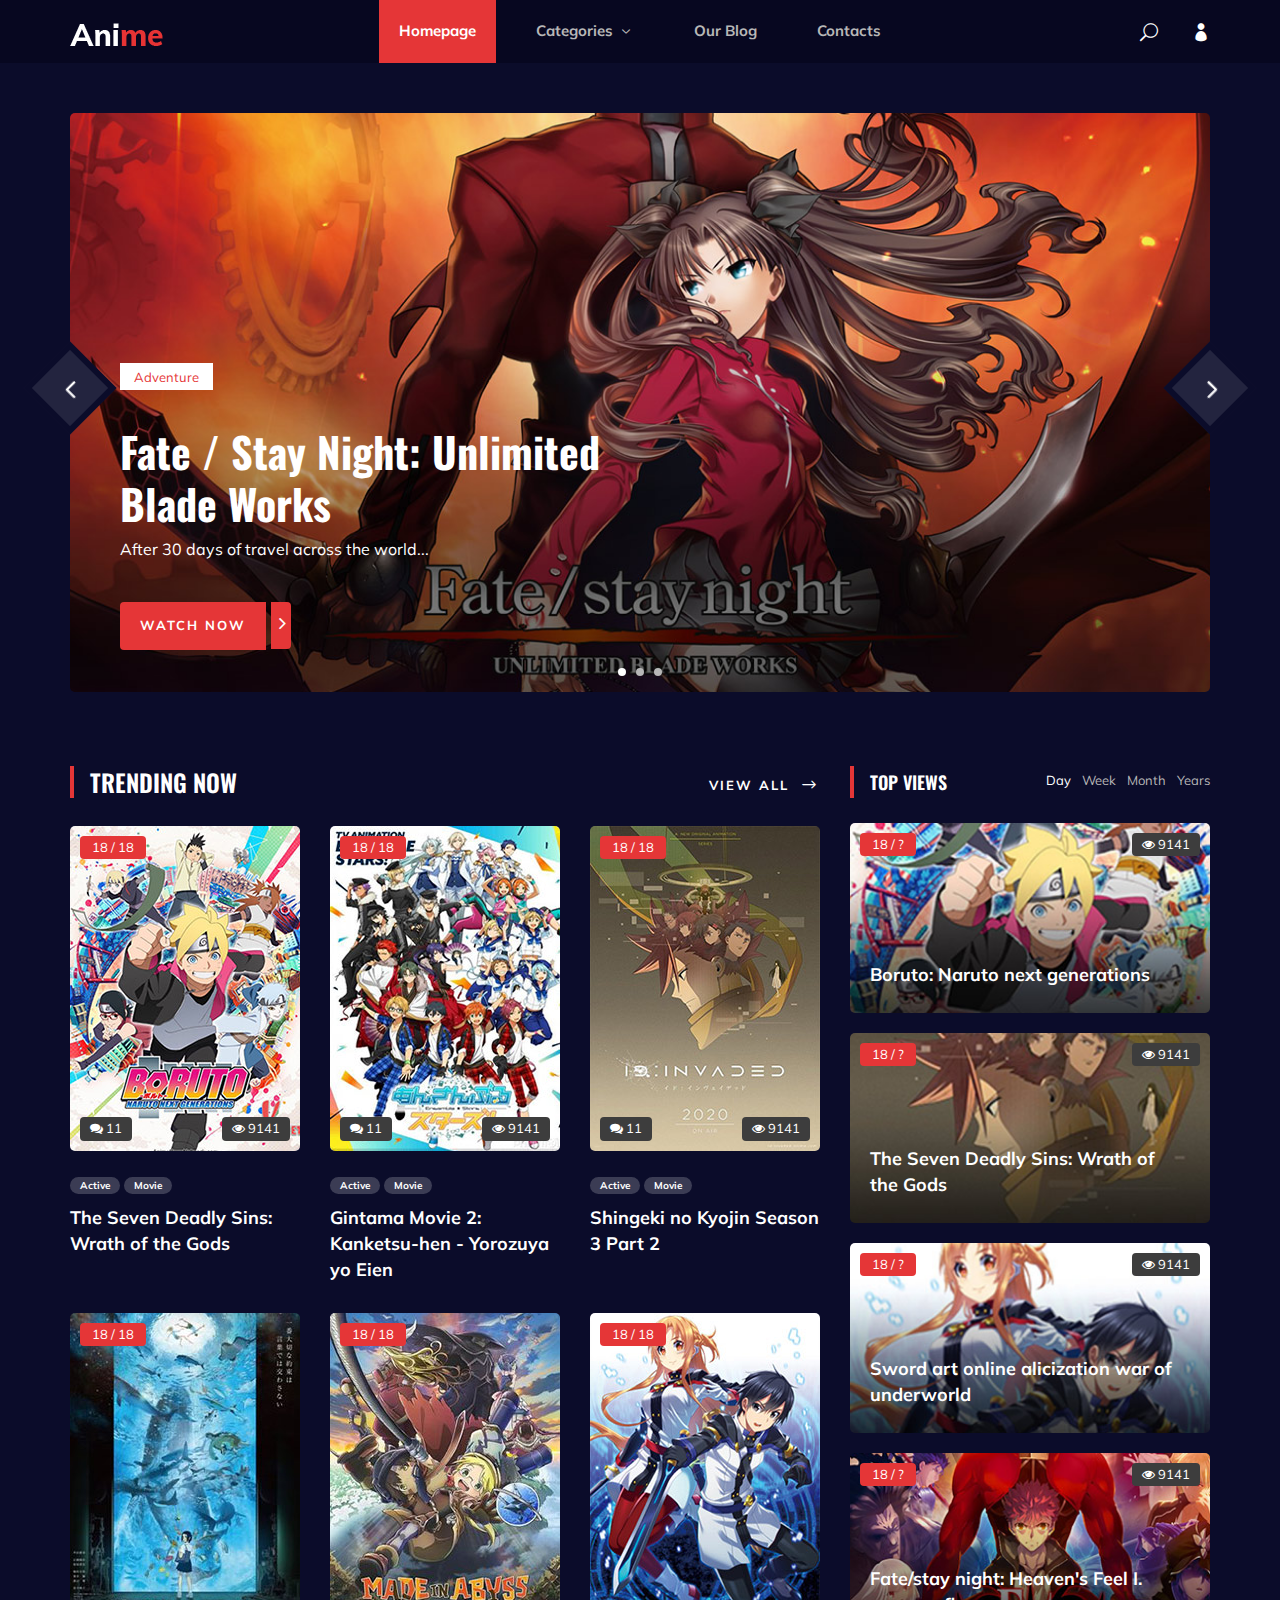
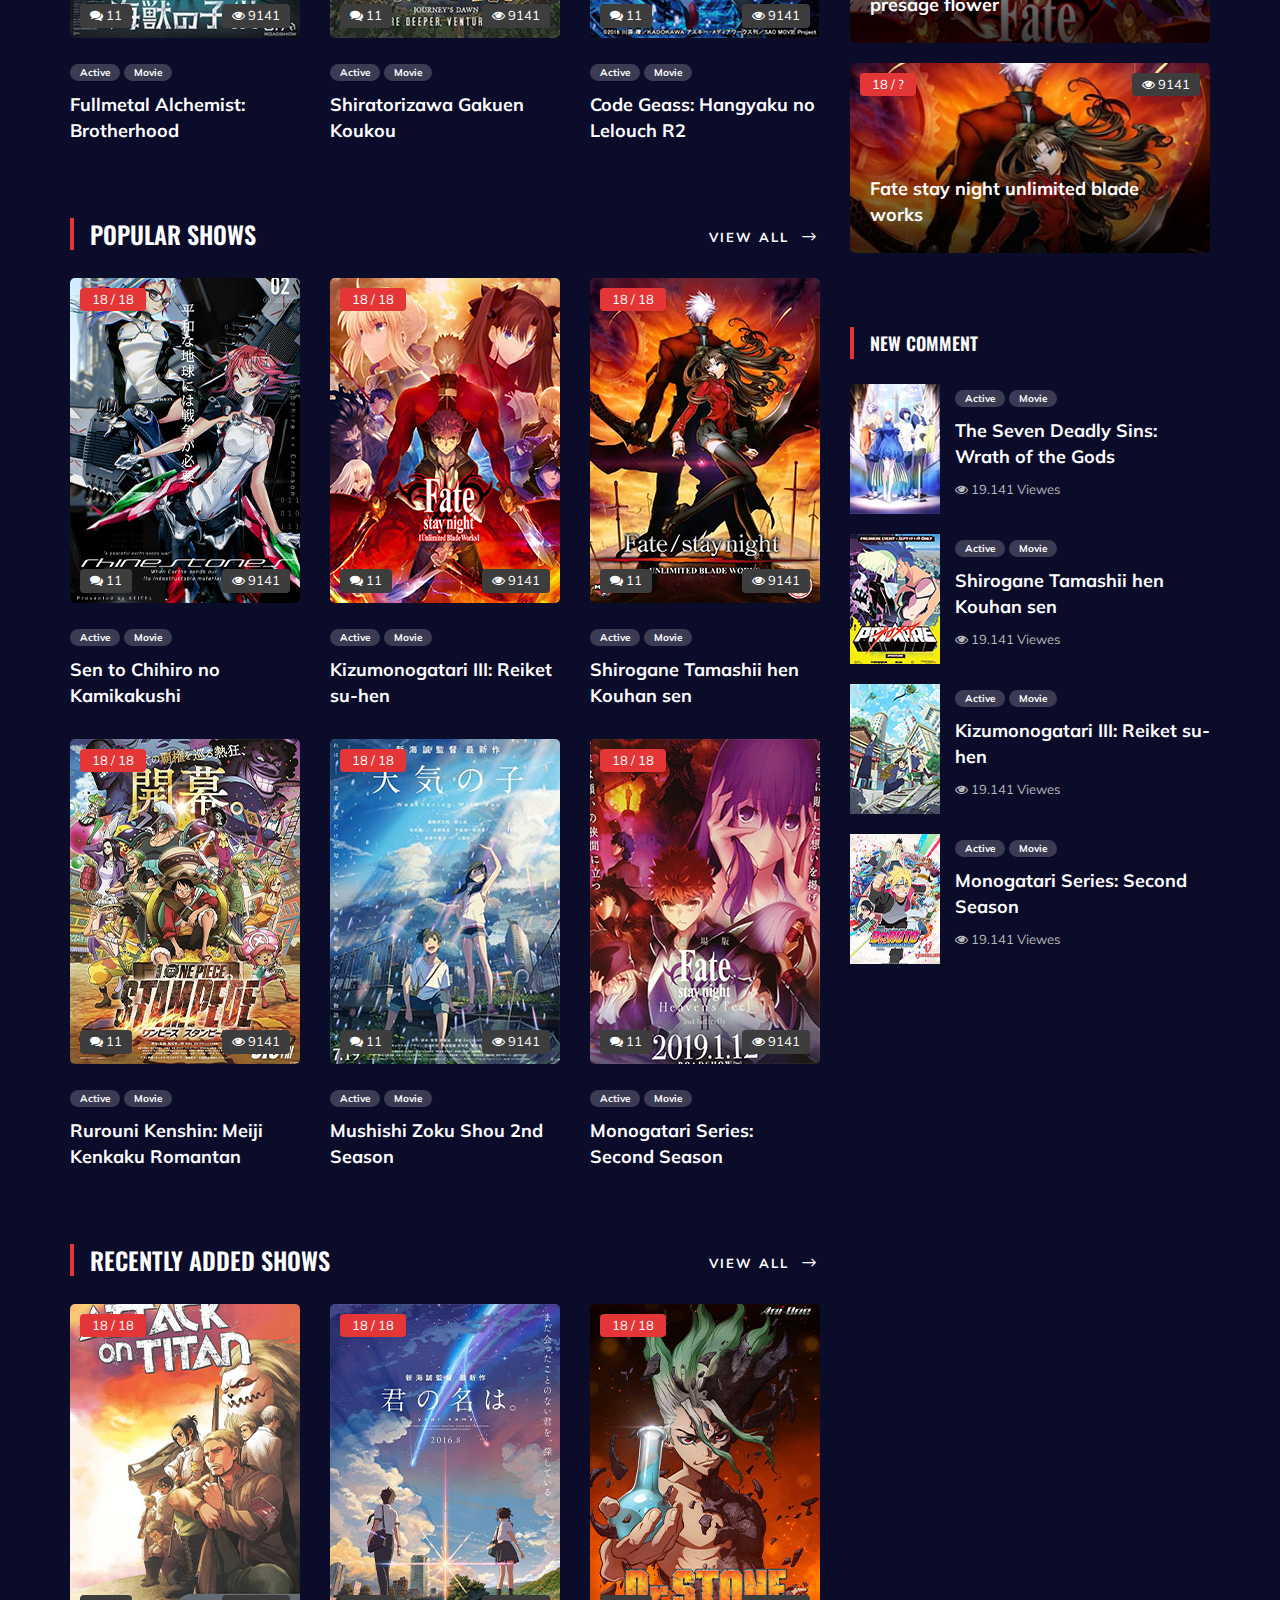
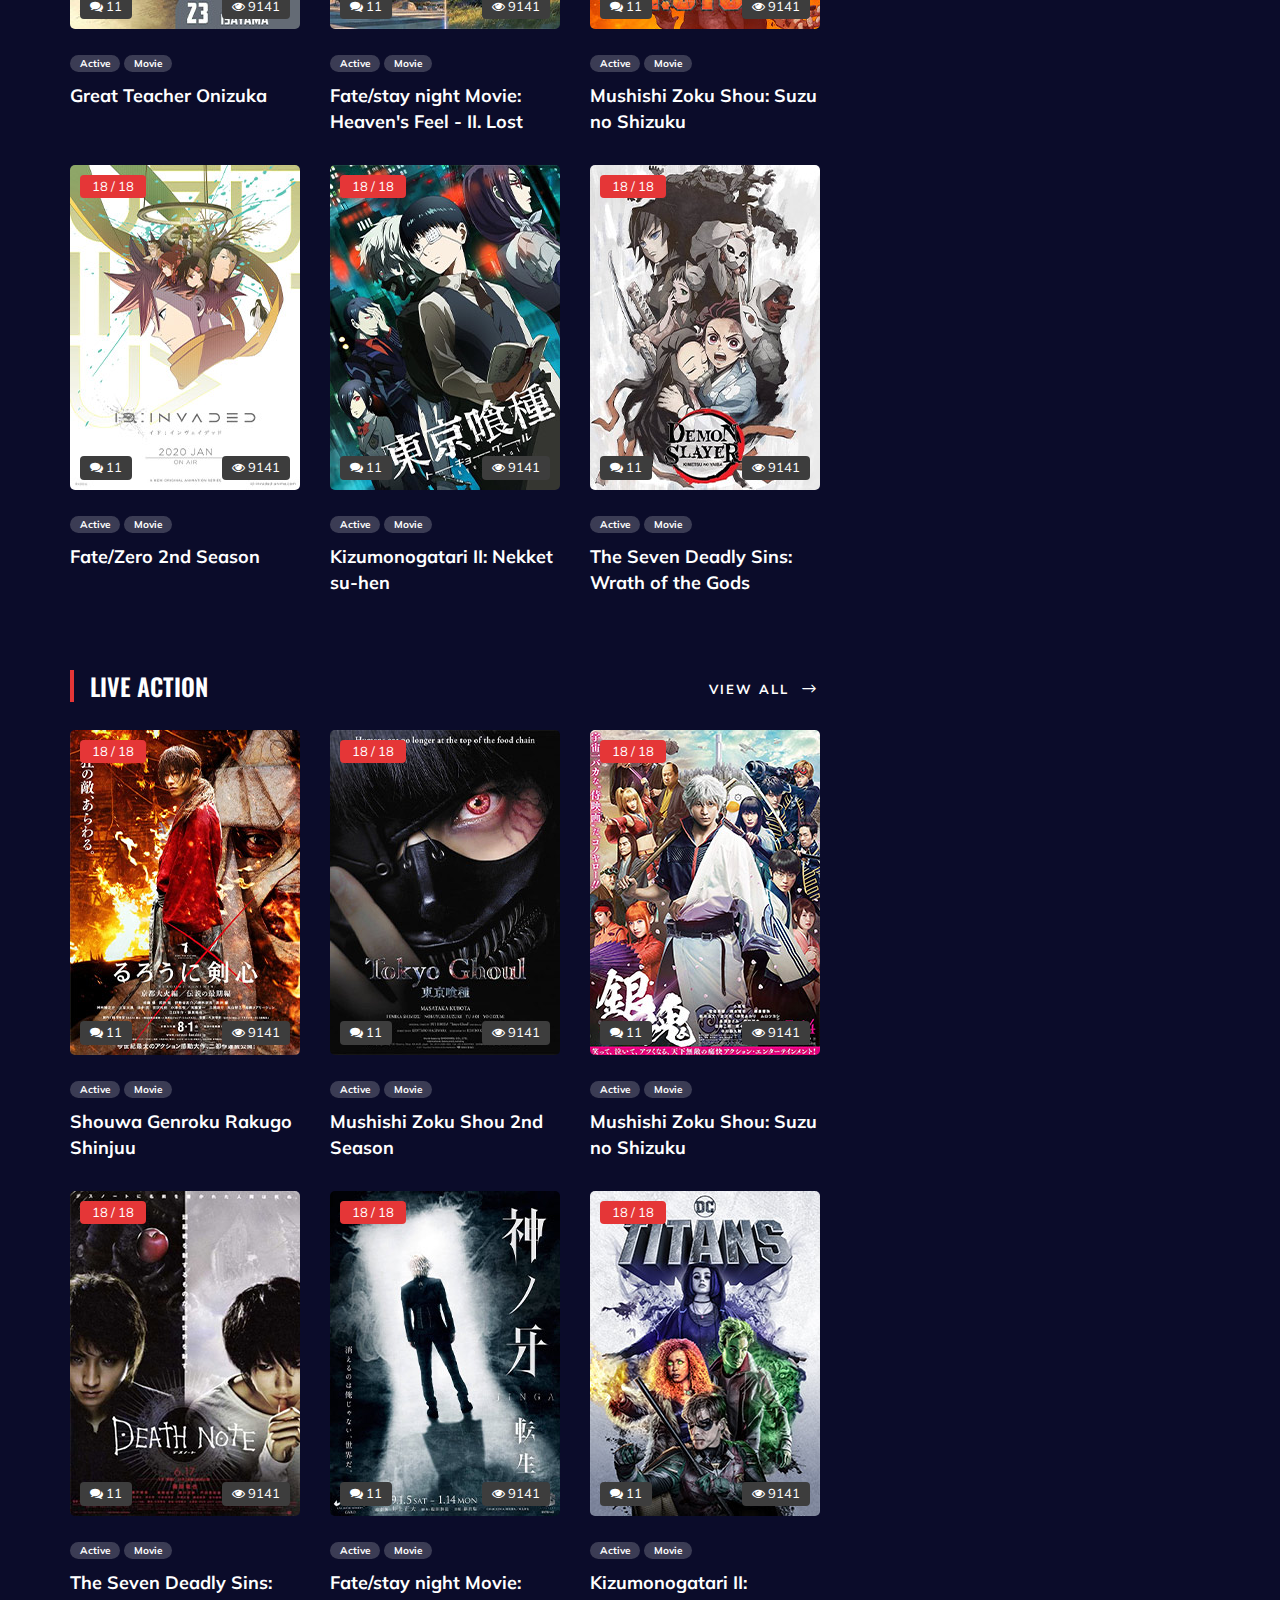
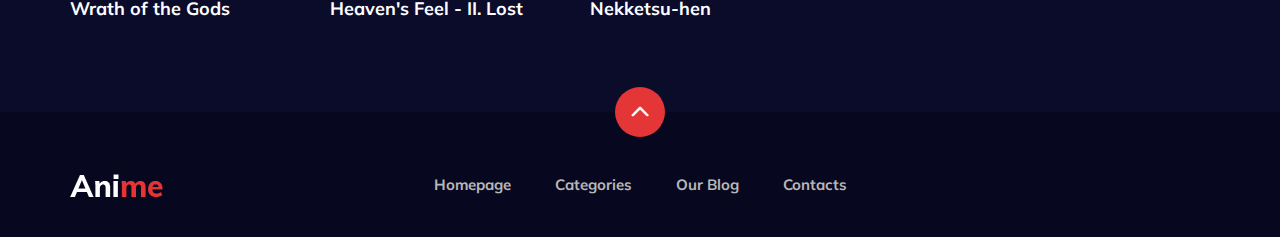
==== commit 59cc7b8a: "update scss deleted" ====
--- a/index.html
+++ b/index.html
@@ -3,7 +3,7 @@
 
 <head>
     <meta charset="UTF-8">
-    <meta name="description" content="Anime Template">
+    <meta name="description" content="Movies for free - public playlists">
     <meta name="keywords" content="Anime, unica, creative, html">
     <meta name="viewport" content="width=device-width, initial-scale=1.0">
     <meta http-equiv="X-UA-Compatible" content="ie=edge">
@@ -25,11 +25,6 @@
 </head>
 
 <body>
-    <!-- Page Preloder -->
-    <div id="preloder">
-        <div class="loader"></div>
-    </div>
-
     <!-- Header Section Begin -->
     <header class="header">
         <div class="container">
@@ -52,8 +47,6 @@
                                         <li><a href="./anime-details.html">Anime Details</a></li>
                                         <li><a href="./anime-watching.html">Anime Watching</a></li>
                                         <li><a href="./blog-details.html">Blog Details</a></li>
-                                        <li><a href="./signup.html">Sign Up</a></li>
-                                        <li><a href="./login.html">Login</a></li>
                                     </ul>
                                 </li>
                                 <li><a href="./blog.html">Our Blog</a></li>
@@ -699,17 +692,6 @@
                         </ul>
                     </div>
                 </div>
-                <div class="col-lg-3">
-                    <p>
-                        <!-- Link back to Colorlib can't be removed. Template is licensed under CC BY 3.0. -->
-                        Copyright &copy;
-                        <script>
-                            document.write(new Date().getFullYear());
-                        </script> All rights reserved | This template is made with <i class="fa fa-heart" aria-hidden="true"></i> by <a href="https://colorlib.com" target="_blank">Colorlib</a>
-                        <!-- Link back to Colorlib can't be removed. Template is licensed under CC BY 3.0. -->
-                    </p>
-
-                </div>
             </div>
         </div>
     </footer>
@@ -735,8 +717,6 @@
     <script src="js/jquery.slicknav.js"></script>
     <script src="js/owl.carousel.min.js"></script>
     <script src="js/main.js"></script>
-
-
 </body>
 
 </html>--- a/css/style.css
+++ b/css/style.css
@@ -1,12 +1,3 @@
-/******************************************************************
-  Theme Name: Anime
-  Description: Anime video tamplate
-  Author: Colorib
-  Author URI: https://colorib.com/
-  Version: 1.0
-  Created: Colorib
-******************************************************************/
-
 /*------------------------------------------------------------------
 [Table of contents]
 
@@ -26,17 +17,12 @@
 10.  Footer Style
 -------------------------------------------------------------------*/
 
-/*----------------------------------------*/
-
-/* Template default CSS
-/*----------------------------------------*/
-
 html,
 body {
-	height: 100%;
-	font-family: "Mulish", sans-serif;
-	-webkit-font-smoothing: antialiased;
-	background: #0b0c2a;
+    height: 100%;
+    font-family: "Mulish", sans-serif;
+    -webkit-font-smoothing: antialiased;
+    background: #0b0c2a;
 }
 
 h1,
@@ -45,108 +31,109 @@
 h4,
 h5,
 h6 {
-	margin: 0;
-	color: #111111;
-	font-weight: 400;
-	font-family: "Mulish", sans-serif;
+    margin: 0;
+    color: #111111;
+    font-weight: 400;
+    font-family: "Mulish", sans-serif;
 }
 
 h1 {
-	font-size: 70px;
+    font-size: 70px;
 }
 
 h2 {
-	font-size: 36px;
+    font-size: 36px;
 }
 
 h3 {
-	font-size: 30px;
+    font-size: 30px;
 }
 
 h4 {
-	font-size: 24px;
+    font-size: 24px;
 }
 
 h5 {
-	font-size: 18px;
+    font-size: 18px;
 }
 
 h6 {
-	font-size: 16px;
+    font-size: 16px;
 }
 
 p {
-	font-size: 15px;
-	font-family: "Mulish", sans-serif;
-	color: #3d3d3d;
-	font-weight: 400;
-	line-height: 25px;
-	margin: 0 0 15px 0;
+    font-size: 15px;
+    font-family: "Mulish", sans-serif;
+    color: #3d3d3d;
+    font-weight: 400;
+    line-height: 25px;
+    margin: 0 0 15px 0;
 }
 
 img {
-	max-width: 100%;
+    max-width: 100%;
 }
 
 input:focus,
 select:focus,
 button:focus,
 textarea:focus {
-	outline: none;
+    outline: none;
 }
 
 a:hover,
 a:focus {
-	text-decoration: none;
-	outline: none;
-	color: #ffffff;
+    text-decoration: none;
+    outline: none;
+    color: #ffffff;
 }
 
 ul,
 ol {
-	padding: 0;
-	margin: 0;
-}
+    padding: 0;
+    margin: 0;
+}
+
 
 /*---------------------
   Helper CSS
 -----------------------*/
 
 .section-title {
-	margin-bottom: 30px;
+    margin-bottom: 30px;
 }
 
 .section-title h4,
 .section-title h5 {
-	color: #ffffff;
-	font-weight: 600;
-	line-height: 21px;
-	text-transform: uppercase;
-	padding-left: 20px;
-	position: relative;
-	font-family: "Oswald", sans-serif;
+    color: #ffffff;
+    font-weight: 600;
+    line-height: 21px;
+    text-transform: uppercase;
+    padding-left: 20px;
+    position: relative;
+    font-family: "Oswald", sans-serif;
 }
 
 .section-title h4:after,
 .section-title h5:after {
-	position: absolute;
-	left: 0;
-	top: -6px;
-	height: 32px;
-	width: 4px;
-	background: #e53637;
-	content: "";
+    position: absolute;
+    left: 0;
+    top: -6px;
+    height: 32px;
+    width: 4px;
+    background: #e53637;
+    content: "";
 }
 
 .set-bg {
-	background-repeat: no-repeat;
-	background-size: cover;
-	background-position: top center;
+    background-repeat: no-repeat;
+    background-size: cover;
+    background-position: top center;
 }
 
 .spad {
-	padding-top: 100px;
-	padding-bottom: 100px;
+    padding-top: 100px;
+    padding-bottom: 100px;
 }
 
 .text-white h1,
@@ -159,2184 +146,2138 @@
 .text-white span,
 .text-white li,
 .text-white a {
-	color: #fff;
-}
+    color: #fff;
+}
+
 
 /* buttons */
 
 .primary-btn {
-	display: inline-block;
-	font-size: 13px;
-	font-weight: 700;
-	text-transform: uppercase;
-	color: #ffffff;
-	letter-spacing: 2px;
+    display: inline-block;
+    font-size: 13px;
+    font-weight: 700;
+    text-transform: uppercase;
+    color: #ffffff;
+    letter-spacing: 2px;
 }
 
 .primary-btn span {
-	font-size: 18px;
-	margin-left: 5px;
-	position: relative;
-	top: 3px;
+    font-size: 18px;
+    margin-left: 5px;
+    position: relative;
+    top: 3px;
 }
 
 .site-btn {
-	font-size: 13px;
-	color: #ffffff;
-	background: #e53637;
-	font-weight: 700;
-	border: none;
-	border-radius: 2px;
-	letter-spacing: 2px;
-	text-transform: uppercase;
-	display: inline-block;
-	padding: 12px 30px;
-}
-
-/* Preloder */
-
-#preloder {
-	position: fixed;
-	width: 100%;
-	height: 100%;
-	top: 0;
-	left: 0;
-	z-index: 999999;
-	background: #000;
-}
-
-.loader {
-	width: 40px;
-	height: 40px;
-	position: absolute;
-	top: 50%;
-	left: 50%;
-	margin-top: -13px;
-	margin-left: -13px;
-	border-radius: 60px;
-	animation: loader 0.8s linear infinite;
-	-webkit-animation: loader 0.8s linear infinite;
-}
-
-@keyframes loader {
-	0% {
-		-webkit-transform: rotate(0deg);
-		transform: rotate(0deg);
-		border: 4px solid #f44336;
-		border-left-color: transparent;
-	}
-	50% {
-		-webkit-transform: rotate(180deg);
-		transform: rotate(180deg);
-		border: 4px solid #673ab7;
-		border-left-color: transparent;
-	}
-	100% {
-		-webkit-transform: rotate(360deg);
-		transform: rotate(360deg);
-		border: 4px solid #f44336;
-		border-left-color: transparent;
-	}
-}
-
-@-webkit-keyframes loader {
-	0% {
-		-webkit-transform: rotate(0deg);
-		border: 4px solid #f44336;
-		border-left-color: transparent;
-	}
-	50% {
-		-webkit-transform: rotate(180deg);
-		border: 4px solid #673ab7;
-		border-left-color: transparent;
-	}
-	100% {
-		-webkit-transform: rotate(360deg);
-		border: 4px solid #f44336;
-		border-left-color: transparent;
-	}
+    font-size: 13px;
+    color: #ffffff;
+    background: #e53637;
+    font-weight: 700;
+    border: none;
+    border-radius: 2px;
+    letter-spacing: 2px;
+    text-transform: uppercase;
+    display: inline-block;
+    padding: 12px 30px;
 }
 
 .spacial-controls {
-	position: fixed;
-	width: 111px;
-	height: 91px;
-	top: 0;
-	right: 0;
-	z-index: 999;
+    position: fixed;
+    width: 111px;
+    height: 91px;
+    top: 0;
+    right: 0;
+    z-index: 999;
 }
 
 .spacial-controls .search-switch {
-	display: block;
-	height: 100%;
-	padding-top: 30px;
-	background: #323232;
-	text-align: center;
-	cursor: pointer;
+    display: block;
+    height: 100%;
+    padding-top: 30px;
+    background: #323232;
+    text-align: center;
+    cursor: pointer;
 }
 
 .search-model {
-	display: none;
-	position: fixed;
-	width: 100%;
-	height: 100%;
-	left: 0;
-	top: 0;
-	background: #000;
-	z-index: 99999;
+    display: none;
+    position: fixed;
+    width: 100%;
+    height: 100%;
+    left: 0;
+    top: 0;
+    background: #000;
+    z-index: 99999;
 }
 
 .search-model-form {
-	padding: 0 15px;
+    padding: 0 15px;
 }
 
 .search-model-form input {
-	width: 500px;
-	font-size: 40px;
-	border: none;
-	border-bottom: 2px solid #333;
-	background: 0 0;
-	color: #999;
+    width: 500px;
+    font-size: 40px;
+    border: none;
+    border-bottom: 2px solid #333;
+    background: 0 0;
+    color: #999;
 }
 
 .search-close-switch {
-	position: absolute;
-	width: 50px;
-	height: 50px;
-	background: #333;
-	color: #fff;
-	text-align: center;
-	border-radius: 50%;
-	font-size: 28px;
-	line-height: 28px;
-	top: 30px;
-	cursor: pointer;
-	display: -webkit-box;
-	display: -ms-flexbox;
-	display: flex;
-	-webkit-box-align: center;
-	-ms-flex-align: center;
-	align-items: center;
-	-webkit-box-pack: center;
-	-ms-flex-pack: center;
-	justify-content: center;
-}
+    position: absolute;
+    width: 50px;
+    height: 50px;
+    background: #333;
+    color: #fff;
+    text-align: center;
+    border-radius: 50%;
+    font-size: 28px;
+    line-height: 28px;
+    top: 30px;
+    cursor: pointer;
+    display: -webkit-box;
+    display: -ms-flexbox;
+    display: flex;
+    -webkit-box-align: center;
+    -ms-flex-align: center;
+    align-items: center;
+    -webkit-box-pack: center;
+    -ms-flex-pack: center;
+    justify-content: center;
+}
+
 
 /*---------------------
   Header
 -----------------------*/
 
 .header {
-	background: #070720;
+    background: #070720;
 }
 
 .header__logo {
-	padding: 20px 0 17px;
+    padding: 20px 0 17px;
 }
 
 .header__logo a {
-	display: inline-block;
+    display: inline-block;
 }
 
 .header__menu {
-	text-align: center;
+    text-align: center;
 }
 
 .header__menu ul li {
-	list-style: none;
-	display: inline-block;
-	position: relative;
-	margin-right: 16px;
+    list-style: none;
+    display: inline-block;
+    position: relative;
+    margin-right: 16px;
 }
 
 .header__menu ul li.active a {
-	background: #e53637;
-	color: #ffffff;
+    background: #e53637;
+    color: #ffffff;
 }
 
 .header__menu ul li:hover a {
-	color: #ffffff;
+    color: #ffffff;
 }
 
 .header__menu ul li:hover .dropdown {
-	top: 62px;
-	opacity: 1;
-	visibility: visible;
+    top: 62px;
+    opacity: 1;
+    visibility: visible;
 }
 
 .header__menu ul li:hover .dropdown li a {
-	background: transparent;
+    background: transparent;
 }
 
 .header__menu ul li:last-child {
-	margin-right: 0;
+    margin-right: 0;
 }
 
 .header__menu ul li .dropdown {
-	position: absolute;
-	left: 0;
-	top: 82px;
-	width: 150px;
-	background: #ffffff;
-	text-align: left;
-	padding: 5px 0;
-	z-index: 9;
-	opacity: 0;
-	visibility: hidden;
-	-webkit-transition: all, 0.3s;
-	-o-transition: all, 0.3s;
-	transition: all, 0.3s;
+    position: absolute;
+    left: 0;
+    top: 82px;
+    width: 150px;
+    background: #ffffff;
+    text-align: left;
+    padding: 5px 0;
+    z-index: 9;
+    opacity: 0;
+    visibility: hidden;
+    -webkit-transition: all, 0.3s;
+    -o-transition: all, 0.3s;
+    transition: all, 0.3s;
 }
 
 .header__menu ul li .dropdown li {
-	display: block;
-	margin-right: 0;
+    display: block;
+    margin-right: 0;
 }
 
 .header__menu ul li .dropdown li a {
-	font-size: 14px;
-	color: #111111;
-	font-weight: 500;
-	padding: 5px 20px;
+    font-size: 14px;
+    color: #111111;
+    font-weight: 500;
+    padding: 5px 20px;
 }
 
 .header__menu ul li a {
-	font-size: 15px;
-	color: #b7b7b7;
-	display: block;
-	font-weight: 700;
-	-webkit-transition: all, 0.5s;
-	-o-transition: all, 0.5s;
-	transition: all, 0.5s;
-	padding: 20px;
+    font-size: 15px;
+    color: #b7b7b7;
+    display: block;
+    font-weight: 700;
+    -webkit-transition: all, 0.5s;
+    -o-transition: all, 0.5s;
+    transition: all, 0.5s;
+    padding: 20px;
 }
 
 .header__menu ul li a span {
-	position: relative;
-	font-size: 17px;
-	top: 2px;
+    position: relative;
+    font-size: 17px;
+    top: 2px;
 }
 
 .header__right {
-	text-align: right;
-	padding: 20px 0 15px;
+    text-align: right;
+    padding: 20px 0 15px;
 }
 
 .header__right a {
-	display: inline-block;
-	font-size: 18px;
-	color: #ffffff;
-	margin-right: 30px;
+    display: inline-block;
+    font-size: 18px;
+    color: #ffffff;
+    margin-right: 30px;
 }
 
 .header__right a:last-child {
-	margin-right: 0;
+    margin-right: 0;
 }
 
 .slicknav_menu {
-	display: none;
-}
+    display: none;
+}
+
 
 /*---------------------
   Hero
 -----------------------*/
 
 .hero {
-	padding-top: 50px;
+    padding-top: 50px;
 }
 
 .hero__items {
-	padding: 250px 0 42px 50px;
-	border-radius: 5px;
+    padding: 250px 0 42px 50px;
+    border-radius: 5px;
 }
 
 .hero__text {
-	position: relative;
-	z-index: 9;
+    position: relative;
+    z-index: 9;
 }
 
 .hero__text .label {
-	font-size: 13px;
-	color: #e53637;
-	background: #ffffff;
-	padding: 5px 14px 3px;
-	display: inline-block;
-	position: relative;
-	top: -100px;
-	opacity: 0;
-	-webkit-transition: all, 0.2s;
-	-o-transition: all, 0.2s;
-	transition: all, 0.2s;
+    font-size: 13px;
+    color: #e53637;
+    background: #ffffff;
+    padding: 5px 14px 3px;
+    display: inline-block;
+    position: relative;
+    top: -100px;
+    opacity: 0;
+    -webkit-transition: all, 0.2s;
+    -o-transition: all, 0.2s;
+    transition: all, 0.2s;
 }
 
 .hero__text h2 {
-	color: #ffffff;
-	font-size: 42px;
-	font-family: "Oswald", sans-serif;
-	font-weight: 700;
-	line-height: 52px;
-	margin-top: 35px;
-	margin-bottom: 8px;
-	position: relative;
-	top: -100px;
-	opacity: 0;
-	-webkit-transition: all, 0.4s;
-	-o-transition: all, 0.4s;
-	transition: all, 0.4s;
+    color: #ffffff;
+    font-size: 42px;
+    font-family: "Oswald", sans-serif;
+    font-weight: 700;
+    line-height: 52px;
+    margin-top: 35px;
+    margin-bottom: 8px;
+    position: relative;
+    top: -100px;
+    opacity: 0;
+    -webkit-transition: all, 0.4s;
+    -o-transition: all, 0.4s;
+    transition: all, 0.4s;
 }
 
 .hero__text p {
-	color: #ffffff;
-	font-size: 16px;
-	margin-bottom: 40px;
-	position: relative;
-	top: -100px;
-	opacity: 0;
-	-webkit-transition: all, 0.6s;
-	-o-transition: all, 0.6s;
-	transition: all, 0.6s;
+    color: #ffffff;
+    font-size: 16px;
+    margin-bottom: 40px;
+    position: relative;
+    top: -100px;
+    opacity: 0;
+    -webkit-transition: all, 0.6s;
+    -o-transition: all, 0.6s;
+    transition: all, 0.6s;
 }
 
 .hero__text a {
-	position: relative;
-	top: -100px;
-	opacity: 0;
-	-webkit-transition: all, 0.8s;
-	-o-transition: all, 0.8s;
-	transition: all, 0.8s;
+    position: relative;
+    top: -100px;
+    opacity: 0;
+    -webkit-transition: all, 0.8s;
+    -o-transition: all, 0.8s;
+    transition: all, 0.8s;
 }
 
 .hero__text a span {
-	font-size: 13px;
-	color: #ffffff;
-	background: #e53637;
-	display: inline-block;
-	font-weight: 700;
-	letter-spacing: 2px;
-	text-transform: uppercase;
-	padding: 14px 20px;
-	border-radius: 4px 0 0 4px;
-	margin-right: 1px;
+    font-size: 13px;
+    color: #ffffff;
+    background: #e53637;
+    display: inline-block;
+    font-weight: 700;
+    letter-spacing: 2px;
+    text-transform: uppercase;
+    padding: 14px 20px;
+    border-radius: 4px 0 0 4px;
+    margin-right: 1px;
 }
 
 .hero__text a i {
-	font-size: 20px;
-	display: inline-block;
-	background: #e53637;
-	padding: 11px 5px 16px 8px;
-	color: #ffffff;
-	border-radius: 0 4px 4px 0;
+    font-size: 20px;
+    display: inline-block;
+    background: #e53637;
+    padding: 11px 5px 16px 8px;
+    color: #ffffff;
+    border-radius: 0 4px 4px 0;
 }
 
 .hero__slider.owl-carousel .owl-item.active .hero__text .label {
-	top: 0;
-	opacity: 1;
+    top: 0;
+    opacity: 1;
 }
 
 .hero__slider.owl-carousel .owl-item.active .hero__text h2 {
-	top: 0;
-	opacity: 1;
+    top: 0;
+    opacity: 1;
 }
 
 .hero__slider.owl-carousel .owl-item.active .hero__text p {
-	top: 0;
-	opacity: 1;
+    top: 0;
+    opacity: 1;
 }
 
 .hero__slider.owl-carousel .owl-item.active .hero__text a {
-	top: 0;
-	opacity: 1;
+    top: 0;
+    opacity: 1;
 }
 
 .hero__slider.owl-carousel .owl-dots {
-	position: absolute;
-	left: 0;
-	bottom: 10px;
-	width: 100%;
-	text-align: center;
+    position: absolute;
+    left: 0;
+    bottom: 10px;
+    width: 100%;
+    text-align: center;
 }
 
 .hero__slider.owl-carousel .owl-dots button {
-	height: 8px;
-	width: 8px;
-	background: #b7b7b7;
-	border-radius: 50%;
-	margin-right: 10px;
+    height: 8px;
+    width: 8px;
+    background: #b7b7b7;
+    border-radius: 50%;
+    margin-right: 10px;
 }
 
 .hero__slider.owl-carousel .owl-dots button.active {
-	background: #ffffff;
+    background: #ffffff;
 }
 
 .hero__slider.owl-carousel .owl-dots button:last-child {
-	margin-right: 0;
+    margin-right: 0;
 }
 
 .hero__slider.owl-carousel .owl-nav button {
-	font-size: 36px;
-	height: 66px;
-	width: 66px;
-	background: #0b0c2a;
-	line-height: 66px;
-	text-align: center;
-	color: #ffffff;
-	-webkit-transform: rotate(45deg);
-	-ms-transform: rotate(45deg);
-	transform: rotate(45deg);
-	position: relative;
-	z-index: 1;
-	position: absolute;
-	left: -33px;
-	top: 50%;
-	margin-top: -47px;
+    font-size: 36px;
+    height: 66px;
+    width: 66px;
+    background: #0b0c2a;
+    line-height: 66px;
+    text-align: center;
+    color: #ffffff;
+    -webkit-transform: rotate(45deg);
+    -ms-transform: rotate(45deg);
+    transform: rotate(45deg);
+    position: relative;
+    z-index: 1;
+    position: absolute;
+    left: -33px;
+    top: 50%;
+    margin-top: -47px;
 }
 
 .hero__slider.owl-carousel .owl-nav button.owl-next {
-	left: auto;
-	right: -33px;
+    left: auto;
+    right: -33px;
 }
 
 .hero__slider.owl-carousel .owl-nav button:after {
-	position: absolute;
-	top: 6px;
-	left: 0;
-	right: 0;
-	height: 54px;
-	width: 54px;
-	background: rgba(255, 255, 255, 0.1);
-	content: "";
-	z-index: -1;
-	margin: 0 auto;
+    position: absolute;
+    top: 6px;
+    left: 0;
+    right: 0;
+    height: 54px;
+    width: 54px;
+    background: rgba(255, 255, 255, 0.1);
+    content: "";
+    z-index: -1;
+    margin: 0 auto;
 }
 
 .hero__slider.owl-carousel .owl-nav button span {
-	-webkit-transform: rotate(-45deg);
-	-ms-transform: rotate(-45deg);
-	transform: rotate(-45deg);
-	display: block;
-	z-index: 1;
-}
+    -webkit-transform: rotate(-45deg);
+    -ms-transform: rotate(-45deg);
+    transform: rotate(-45deg);
+    display: block;
+    z-index: 1;
+}
+
 
 /*---------------------
   Product
 -----------------------*/
 
 .product {
-	padding-bottom: 60px;
-	padding-top: 80px;
+    padding-bottom: 60px;
+    padding-top: 80px;
 }
 
 .product-page {
-	padding-top: 60px;
+    padding-top: 60px;
 }
 
 .btn__all {
-	text-align: right;
-	margin-bottom: 30px;
+    text-align: right;
+    margin-bottom: 30px;
 }
 
 .trending__product {
-	margin-bottom: 50px;
+    margin-bottom: 50px;
 }
 
 .popular__product {
-	margin-bottom: 50px;
+    margin-bottom: 50px;
 }
 
 .recent__product {
-	margin-bottom: 50px;
+    margin-bottom: 50px;
 }
 
 .product__item {
-	margin-bottom: 30px;
+    margin-bottom: 30px;
 }
 
 .product__item__pic {
-	height: 325px;
-	position: relative;
-	border-radius: 5px;
+    height: 325px;
+    position: relative;
+    border-radius: 5px;
 }
 
 .product__item__pic .ep {
-	font-size: 13px;
-	color: #ffffff;
-	background: #e53637;
-	display: inline-block;
-	padding: 2px 12px;
-	border-radius: 4px;
-	position: absolute;
-	left: 10px;
-	top: 10px;
+    font-size: 13px;
+    color: #ffffff;
+    background: #e53637;
+    display: inline-block;
+    padding: 2px 12px;
+    border-radius: 4px;
+    position: absolute;
+    left: 10px;
+    top: 10px;
 }
 
 .product__item__pic .comment {
-	font-size: 13px;
-	color: #ffffff;
-	background: #3d3d3d;
-	display: inline-block;
-	padding: 2px 10px;
-	border-radius: 4px;
-	position: absolute;
-	left: 10px;
-	bottom: 10px;
+    font-size: 13px;
+    color: #ffffff;
+    background: #3d3d3d;
+    display: inline-block;
+    padding: 2px 10px;
+    border-radius: 4px;
+    position: absolute;
+    left: 10px;
+    bottom: 10px;
 }
 
 .product__item__pic .view {
-	font-size: 13px;
-	color: #ffffff;
-	background: #3d3d3d;
-	display: inline-block;
-	padding: 2px 10px;
-	border-radius: 4px;
-	position: absolute;
-	right: 10px;
-	bottom: 10px;
+    font-size: 13px;
+    color: #ffffff;
+    background: #3d3d3d;
+    display: inline-block;
+    padding: 2px 10px;
+    border-radius: 4px;
+    position: absolute;
+    right: 10px;
+    bottom: 10px;
 }
 
 .product__item__text {
-	padding-top: 20px;
+    padding-top: 20px;
 }
 
 .product__item__text ul {
-	margin-bottom: 10px;
+    margin-bottom: 10px;
 }
 
 .product__item__text ul li {
-	list-style: none;
-	font-size: 10px;
-	color: #ffffff;
-	font-weight: 700;
-	padding: 1px 10px;
-	background: rgba(255, 255, 255, 0.2);
-	border-radius: 50px;
-	display: inline-block;
+    list-style: none;
+    font-size: 10px;
+    color: #ffffff;
+    font-weight: 700;
+    padding: 1px 10px;
+    background: rgba(255, 255, 255, 0.2);
+    border-radius: 50px;
+    display: inline-block;
 }
 
 .product__item__text h5 a {
-	color: #ffffff;
-	font-weight: 700;
-	line-height: 26px;
+    color: #ffffff;
+    font-weight: 700;
+    line-height: 26px;
 }
 
 .product__sidebar .section-title h5 {
-	color: #ffffff;
-	font-weight: 600;
-	font-family: "Oswald", sans-serif;
-	line-height: 21px;
-	text-transform: uppercase;
-	padding-left: 20px;
-	position: relative;
+    color: #ffffff;
+    font-weight: 600;
+    font-family: "Oswald", sans-serif;
+    line-height: 21px;
+    text-transform: uppercase;
+    padding-left: 20px;
+    position: relative;
 }
 
 .product__sidebar .section-title h5:after {
-	position: absolute;
-	left: 0;
-	top: -6px;
-	height: 32px;
-	width: 4px;
-	background: #e53637;
-	content: "";
+    position: absolute;
+    left: 0;
+    top: -6px;
+    height: 32px;
+    width: 4px;
+    background: #e53637;
+    content: "";
 }
 
 .product__sidebar__view {
-	position: relative;
-	margin-bottom: 80px;
+    position: relative;
+    margin-bottom: 80px;
 }
 
 .product__sidebar__view .filter__controls {
-	position: absolute;
-	right: 0;
-	top: -5px;
+    position: absolute;
+    right: 0;
+    top: -5px;
 }
 
 .product__sidebar__view .filter__controls li {
-	list-style: none;
-	font-size: 13px;
-	color: #b7b7b7;
-	display: inline-block;
-	margin-right: 7px;
-	cursor: pointer;
+    list-style: none;
+    font-size: 13px;
+    color: #b7b7b7;
+    display: inline-block;
+    margin-right: 7px;
+    cursor: pointer;
 }
 
 .product__sidebar__view .filter__controls li.active {
-	color: #ffffff;
+    color: #ffffff;
 }
 
 .product__sidebar__view .filter__controls li:last-child {
-	margin-right: 0;
+    margin-right: 0;
 }
 
 .product__sidebar__view__item {
-	height: 190px;
-	position: relative;
-	border-radius: 5px;
-	margin-bottom: 20px;
+    height: 190px;
+    position: relative;
+    border-radius: 5px;
+    margin-bottom: 20px;
 }
 
 .product__sidebar__view__item .ep {
-	font-size: 13px;
-	color: #ffffff;
-	background: #e53637;
-	display: inline-block;
-	padding: 2px 12px;
-	border-radius: 4px;
-	position: absolute;
-	left: 10px;
-	top: 10px;
+    font-size: 13px;
+    color: #ffffff;
+    background: #e53637;
+    display: inline-block;
+    padding: 2px 12px;
+    border-radius: 4px;
+    position: absolute;
+    left: 10px;
+    top: 10px;
 }
 
 .product__sidebar__view__item .view {
-	font-size: 13px;
-	color: #ffffff;
-	background: #3d3d3d;
-	display: inline-block;
-	padding: 2px 10px;
-	border-radius: 4px;
-	position: absolute;
-	right: 10px;
-	top: 10px;
+    font-size: 13px;
+    color: #ffffff;
+    background: #3d3d3d;
+    display: inline-block;
+    padding: 2px 10px;
+    border-radius: 4px;
+    position: absolute;
+    right: 10px;
+    top: 10px;
 }
 
 .product__sidebar__view__item h5 {
-	position: absolute;
-	left: 0;
-	bottom: 25px;
-	width: 100%;
-	padding: 0 30px 0 20px;
+    position: absolute;
+    left: 0;
+    bottom: 25px;
+    width: 100%;
+    padding: 0 30px 0 20px;
 }
 
 .product__sidebar__view__item h5 a {
-	color: #ffffff;
-	font-weight: 700;
-	line-height: 26px;
+    color: #ffffff;
+    font-weight: 700;
+    line-height: 26px;
 }
 
 .product__sidebar__comment {
-	margin-bottom: 35px;
+    margin-bottom: 35px;
 }
 
 .product__sidebar__comment__item {
-	margin-bottom: 20px;
-	overflow: hidden;
+    margin-bottom: 20px;
+    overflow: hidden;
 }
 
 .product__sidebar__comment__item__pic {
-	float: left;
-	margin-right: 15px;
+    float: left;
+    margin-right: 15px;
 }
 
 .product__sidebar__comment__item__text {
-	overflow: hidden;
+    overflow: hidden;
 }
 
 .product__sidebar__comment__item__text ul {
-	margin-bottom: 10px;
+    margin-bottom: 10px;
 }
 
 .product__sidebar__comment__item__text ul li {
-	list-style: none;
-	font-size: 10px;
-	color: #ffffff;
-	font-weight: 700;
-	padding: 1px 10px;
-	background: rgba(255, 255, 255, 0.2);
-	border-radius: 50px;
-	display: inline-block;
+    list-style: none;
+    font-size: 10px;
+    color: #ffffff;
+    font-weight: 700;
+    padding: 1px 10px;
+    background: rgba(255, 255, 255, 0.2);
+    border-radius: 50px;
+    display: inline-block;
 }
 
 .product__sidebar__comment__item__text h5 {
-	margin-bottom: 10px;
+    margin-bottom: 10px;
 }
 
 .product__sidebar__comment__item__text h5 a {
-	color: #ffffff;
-	font-weight: 700;
-	line-height: 26px;
+    color: #ffffff;
+    font-weight: 700;
+    line-height: 26px;
 }
 
 .product__sidebar__comment__item__text span {
-	display: block;
-	font-size: 13px;
-	color: #b7b7b7;
+    display: block;
+    font-size: 13px;
+    color: #b7b7b7;
 }
 
 .product__page__title {
-	border-bottom: 2px solid rgba(255, 255, 255, 0.2);
-	padding-bottom: 10px;
-	margin-bottom: 30px;
+    border-bottom: 2px solid rgba(255, 255, 255, 0.2);
+    padding-bottom: 10px;
+    margin-bottom: 30px;
 }
 
 .product__page__title .section-title {
-	margin-bottom: 0;
+    margin-bottom: 0;
 }
 
 .product__page__title .product__page__filter {
-	text-align: right;
+    text-align: right;
 }
 
 .product__page__title .product__page__filter p {
-	color: #ffffff;
-	display: inline-block;
-	margin-bottom: 0;
-	margin-right: 16px;
+    color: #ffffff;
+    display: inline-block;
+    margin-bottom: 0;
+    margin-right: 16px;
 }
 
 .product__page__title .product__page__filter .nice-select {
-	float: none;
-	display: inline-block;
-	font-size: 15px;
-	color: #3d3d3d;
-	font-weight: 700;
-	border-radius: 0;
-	padding-left: 15px;
-	padding-right: 40px;
-	height: 32px;
-	line-height: 32px;
+    float: none;
+    display: inline-block;
+    font-size: 15px;
+    color: #3d3d3d;
+    font-weight: 700;
+    border-radius: 0;
+    padding-left: 15px;
+    padding-right: 40px;
+    height: 32px;
+    line-height: 32px;
 }
 
 .product__page__title .product__page__filter .nice-select:after {
-	border-bottom: 2px solid #111;
-	border-right: 2px solid #111;
-	height: 8px;
-	top: 47%;
-	width: 8px;
-	right: 15px;
+    border-bottom: 2px solid #111;
+    border-right: 2px solid #111;
+    height: 8px;
+    top: 47%;
+    width: 8px;
+    right: 15px;
 }
 
 .product__page__title .product__page__filter .nice-select .list {
-	margin-top: 0;
-	border-radius: 0;
+    margin-top: 0;
+    border-radius: 0;
 }
 
 .product__pagination {
-	padding-top: 15px;
+    padding-top: 15px;
 }
 
 .product__pagination a {
-	display: inline-block;
-	font-size: 15px;
-	color: #b7b7b7;
-	font-weight: 600;
-	height: 50px;
-	width: 50px;
-	border: 1px solid transparent;
-	border-radius: 50%;
-	line-height: 48px;
-	text-align: center;
-	-webkit-transition: all, 0.3s;
-	-o-transition: all, 0.3s;
-	transition: all, 0.3s;
+    display: inline-block;
+    font-size: 15px;
+    color: #b7b7b7;
+    font-weight: 600;
+    height: 50px;
+    width: 50px;
+    border: 1px solid transparent;
+    border-radius: 50%;
+    line-height: 48px;
+    text-align: center;
+    -webkit-transition: all, 0.3s;
+    -o-transition: all, 0.3s;
+    transition: all, 0.3s;
 }
 
 .product__pagination a:hover {
-	color: #ffffff;
+    color: #ffffff;
 }
 
 .product__pagination a.current-page {
-	border: 1px solid #ffffff;
+    border: 1px solid #ffffff;
 }
 
 .product__pagination a i {
-	color: #b7b7b7;
-	font-size: 15px;
-}
+    color: #b7b7b7;
+    font-size: 15px;
+}
+
 
 /*---------------------
   Anime Details
 -----------------------*/
 
 .anime-details {
-	padding-top: 60px;
+    padding-top: 60px;
 }
 
 .anime__details__content {
-	margin-bottom: 65px;
+    margin-bottom: 65px;
 }
 
 .anime__details__text {
-	position: relative;
+    position: relative;
 }
 
 .anime__details__text p {
-	color: #b7b7b7;
-	font-size: 18px;
-	line-height: 30px;
+    color: #b7b7b7;
+    font-size: 18px;
+    line-height: 30px;
 }
 
 .anime__details__pic {
-	height: 440px;
-	border-radius: 5px;
-	position: relative;
+    height: 440px;
+    border-radius: 5px;
+    position: relative;
 }
 
 .anime__details__pic .comment {
-	font-size: 13px;
-	color: #ffffff;
-	background: #3d3d3d;
-	display: inline-block;
-	padding: 2px 10px;
-	border-radius: 4px;
-	position: absolute;
-	left: 10px;
-	bottom: 25px;
+    font-size: 13px;
+    color: #ffffff;
+    background: #3d3d3d;
+    display: inline-block;
+    padding: 2px 10px;
+    border-radius: 4px;
+    position: absolute;
+    left: 10px;
+    bottom: 25px;
 }
 
 .anime__details__pic .view {
-	font-size: 13px;
-	color: #ffffff;
-	background: #3d3d3d;
-	display: inline-block;
-	padding: 2px 10px;
-	border-radius: 4px;
-	position: absolute;
-	right: 10px;
-	bottom: 25px;
+    font-size: 13px;
+    color: #ffffff;
+    background: #3d3d3d;
+    display: inline-block;
+    padding: 2px 10px;
+    border-radius: 4px;
+    position: absolute;
+    right: 10px;
+    bottom: 25px;
 }
 
 .anime__details__title {
-	margin-bottom: 20px;
+    margin-bottom: 20px;
 }
 
 .anime__details__title h3 {
-	color: #ffffff;
-	font-weight: 700;
-	margin-bottom: 13px;
+    color: #ffffff;
+    font-weight: 700;
+    margin-bottom: 13px;
 }
 
 .anime__details__title span {
-	font-size: 15px;
-	color: #b7b7b7;
-	display: block;
+    font-size: 15px;
+    color: #b7b7b7;
+    display: block;
 }
 
 .anime__details__rating {
-	text-align: center;
-	position: absolute;
-	right: 0;
-	top: 0;
+    text-align: center;
+    position: absolute;
+    right: 0;
+    top: 0;
 }
 
 .anime__details__rating .rating i {
-	font-size: 24px;
-	color: #e89f12;
-	display: inline-block;
+    font-size: 24px;
+    color: #e89f12;
+    display: inline-block;
 }
 
 .anime__details__rating span {
-	display: block;
-	font-size: 18px;
-	color: #b7b7b7;
+    display: block;
+    font-size: 18px;
+    color: #b7b7b7;
 }
 
 .anime__details__widget {
-	margin-bottom: 15px;
+    margin-bottom: 15px;
 }
 
 .anime__details__widget ul {
-	margin-bottom: 20px;
+    margin-bottom: 20px;
 }
 
 .anime__details__widget ul li {
-	list-style: none;
-	font-size: 15px;
-	color: #ffffff;
-	line-height: 30px;
-	position: relative;
-	padding-left: 18px;
+    list-style: none;
+    font-size: 15px;
+    color: #ffffff;
+    line-height: 30px;
+    position: relative;
+    padding-left: 18px;
 }
 
 .anime__details__widget ul li:before {
-	position: absolute;
-	left: 0;
-	top: 12px;
-	height: 6px;
-	width: 6px;
-	background: #b7b7b7;
-	content: "";
+    position: absolute;
+    left: 0;
+    top: 12px;
+    height: 6px;
+    width: 6px;
+    background: #b7b7b7;
+    content: "";
 }
 
 .anime__details__widget ul li span {
-	color: #b7b7b7;
-	width: 115px;
-	display: inline-block;
+    color: #b7b7b7;
+    width: 115px;
+    display: inline-block;
 }
 
 .anime__details__btn .follow-btn {
-	font-size: 13px;
-	color: #ffffff;
-	background: #e53637;
-	display: inline-block;
-	font-weight: 700;
-	letter-spacing: 2px;
-	text-transform: uppercase;
-	padding: 14px 20px;
-	border-radius: 4px;
-	margin-right: 11px;
+    font-size: 13px;
+    color: #ffffff;
+    background: #e53637;
+    display: inline-block;
+    font-weight: 700;
+    letter-spacing: 2px;
+    text-transform: uppercase;
+    padding: 14px 20px;
+    border-radius: 4px;
+    margin-right: 11px;
 }
 
 .anime__details__btn .watch-btn span {
-	font-size: 13px;
-	color: #ffffff;
-	background: #e53637;
-	display: inline-block;
-	font-weight: 700;
-	letter-spacing: 2px;
-	text-transform: uppercase;
-	padding: 14px 20px;
-	border-radius: 4px 0 0 4px;
-	margin-right: 1px;
+    font-size: 13px;
+    color: #ffffff;
+    background: #e53637;
+    display: inline-block;
+    font-weight: 700;
+    letter-spacing: 2px;
+    text-transform: uppercase;
+    padding: 14px 20px;
+    border-radius: 4px 0 0 4px;
+    margin-right: 1px;
 }
 
 .anime__details__btn .watch-btn i {
-	font-size: 20px;
-	display: inline-block;
-	background: #e53637;
-	padding: 11px 5px 16px 8px;
-	color: #ffffff;
-	border-radius: 0 4px 4px 0;
+    font-size: 20px;
+    display: inline-block;
+    background: #e53637;
+    padding: 11px 5px 16px 8px;
+    color: #ffffff;
+    border-radius: 0 4px 4px 0;
 }
 
 .anime__details__review {
-	margin-bottom: 55px;
+    margin-bottom: 55px;
 }
 
 .anime__review__item {
-	overflow: hidden;
-	margin-bottom: 15px;
+    overflow: hidden;
+    margin-bottom: 15px;
 }
 
 .anime__review__item__pic {
-	float: left;
-	margin-right: 20px;
-	position: relative;
+    float: left;
+    margin-right: 20px;
+    position: relative;
 }
 
 .anime__review__item__pic:before {
-	position: absolute;
-	right: -30px;
-	top: 15px;
-	border-top: 15px solid transparent;
-	border-left: 15px solid #1d1e39;
-	content: "";
-	-webkit-transform: rotate(45deg);
-	-ms-transform: rotate(45deg);
-	transform: rotate(45deg);
+    position: absolute;
+    right: -30px;
+    top: 15px;
+    border-top: 15px solid transparent;
+    border-left: 15px solid #1d1e39;
+    content: "";
+    -webkit-transform: rotate(45deg);
+    -ms-transform: rotate(45deg);
+    transform: rotate(45deg);
 }
 
 .anime__review__item__pic img {
-	height: 50px;
-	width: 50px;
-	border-radius: 50%;
+    height: 50px;
+    width: 50px;
+    border-radius: 50%;
 }
 
 .anime__review__item__text {
-	overflow: hidden;
-	background: #1d1e39;
-	padding: 18px 30px 16px 20px;
-	border-radius: 10px;
+    overflow: hidden;
+    background: #1d1e39;
+    padding: 18px 30px 16px 20px;
+    border-radius: 10px;
 }
 
 .anime__review__item__text h6 {
-	color: #ffffff;
-	font-weight: 700;
-	margin-bottom: 10px;
+    color: #ffffff;
+    font-weight: 700;
+    margin-bottom: 10px;
 }
 
 .anime__review__item__text h6 span {
-	color: #b7b7b7;
-	font-weight: 400;
+    color: #b7b7b7;
+    font-weight: 400;
 }
 
 .anime__review__item__text p {
-	color: #b7b7b7;
-	line-height: 23px;
-	margin-bottom: 0;
+    color: #b7b7b7;
+    line-height: 23px;
+    margin-bottom: 0;
 }
 
 .anime__details__form form textarea {
-	width: 100%;
-	font-size: 15px;
-	color: #b7b7b7;
-	padding-left: 20px;
-	padding-top: 12px;
-	height: 110px;
-	border: none;
-	border-radius: 5px;
-	resize: none;
-	margin-bottom: 24px;
+    width: 100%;
+    font-size: 15px;
+    color: #b7b7b7;
+    padding-left: 20px;
+    padding-top: 12px;
+    height: 110px;
+    border: none;
+    border-radius: 5px;
+    resize: none;
+    margin-bottom: 24px;
 }
 
 .anime__details__form form button {
-	font-size: 11px;
-	color: #ffffff;
-	font-weight: 700;
-	letter-spacing: 2px;
-	text-transform: uppercase;
-	background: #e53637;
-	border: none;
-	padding: 10px 15px;
-	border-radius: 2px;
-}
+    font-size: 11px;
+    color: #ffffff;
+    font-weight: 700;
+    letter-spacing: 2px;
+    text-transform: uppercase;
+    background: #e53637;
+    border: none;
+    padding: 10px 15px;
+    border-radius: 2px;
+}
+
 
 /*---------------------
   Anime Watching
 -----------------------*/
 
 .anime__video__player {
-	margin-bottom: 70px;
+    margin-bottom: 70px;
 }
 
 .anime__video__player .plyr--video {
-	border-radius: 5px;
-	background: transparent;
+    border-radius: 5px;
+    background: transparent;
 }
 
 .anime__video__player .plyr audio,
 .anime__video__player .plyr iframe,
 .anime__video__player .plyr video {
-	width: 102%;
+    width: 102%;
 }
 
 .anime__video__player .plyr--full-ui.plyr--video .plyr__control--overlaid {
-	display: block;
+    display: block;
 }
 
 .anime__video__player .plyr--video .plyr__control.plyr__tab-focus,
 .anime__video__player .plyr--video .plyr__control:hover,
 .anime__video__player .plyr--video .plyr__control[aria-expanded=true] {
-	background: transparent;
+    background: transparent;
 }
 
 .anime__video__player .plyr--video .plyr__controls {
-	background: transparent;
+    background: transparent;
 }
 
 .anime__video__player .plyr--video .plyr__progress__buffer {
-	color: transparent;
+    color: transparent;
 }
 
 .anime__video__player .plyr--full-ui input[type=range] {
-	color: #ffffff;
+    color: #ffffff;
 }
 
 .anime__video__player .plyr__controls .plyr__controls__item.plyr__progress__container {
-	position: absolute;
-	left: 26px;
-	bottom: 45px;
-	width: calc(100% - 60px);
+    position: absolute;
+    left: 26px;
+    bottom: 45px;
+    width: calc(100% - 60px);
 }
 
 .anime__video__player .plyr__menu {
-	margin-right: 70px;
+    margin-right: 70px;
 }
 
 .anime__video__player .plyr__controls .plyr__controls__item:first-child {
-	position: absolute;
-	left: 32px;
-	bottom: 8px;
+    position: absolute;
+    left: 32px;
+    bottom: 8px;
 }
 
 .anime__video__player .plyr__controls .plyr__controls__item:last-child {
-	position: absolute;
-	right: 32px;
-	bottom: 8px;
+    position: absolute;
+    right: 32px;
+    bottom: 8px;
 }
 
 .anime__video__player .plyr__volume {
-	position: absolute;
-	width: auto;
-	left: 76px;
-	bottom: 8px;
+    position: absolute;
+    width: auto;
+    left: 76px;
+    bottom: 8px;
 }
 
 .anime__video__player .plyr__controls .plyr__controls__item.plyr__time {
-	position: absolute;
-	left: 106px;
-	bottom: 12px;
+    position: absolute;
+    left: 106px;
+    bottom: 12px;
 }
 
 .anime__video__player .plyr__control--overlaid {
-	background: transparent;
-	background: var(--plyr-video-control-background-hover, var(--plyr-color-main, var(--plyr-color-main, transparent)));
+    background: transparent;
+    background: var(--plyr-video-control-background-hover, var(--plyr-color-main, var(--plyr-color-main, transparent)));
 }
 
 .anime__video__player .plyr__control--overlaid svg {
-	height: 60px;
-	width: 50px;
+    height: 60px;
+    width: 50px;
 }
 
 .anime__details__episodes {
-	margin-bottom: 35px;
+    margin-bottom: 35px;
 }
 
 .anime__details__episodes a {
-	display: inline-block;
-	font-size: 15px;
-	color: #ffffff;
-	background: rgba(255, 255, 255, 0.2);
-	padding: 10px 20px;
-	border-radius: 4px;
-	margin-right: 15px;
-	margin-bottom: 20px;
-	-webkit-transition: all, 0.3s;
-	-o-transition: all, 0.3s;
-	transition: all, 0.3s;
+    display: inline-block;
+    font-size: 15px;
+    color: #ffffff;
+    background: rgba(255, 255, 255, 0.2);
+    padding: 10px 20px;
+    border-radius: 4px;
+    margin-right: 15px;
+    margin-bottom: 20px;
+    -webkit-transition: all, 0.3s;
+    -o-transition: all, 0.3s;
+    transition: all, 0.3s;
 }
 
 .anime__details__episodes a:hover {
-	color: #000000;
-	background: #ffffff;
-}
+    color: #000000;
+    background: #ffffff;
+}
+
 
 /*---------------------
   Breadcrumb
 -----------------------*/
 
 .breadcrumb-option {
-	padding-top: 35px;
+    padding-top: 35px;
 }
 
 .breadcrumb__links a {
-	font-size: 15px;
-	color: #ffffff;
-	margin-right: 18px;
-	display: inline-block;
-	position: relative;
+    font-size: 15px;
+    color: #ffffff;
+    margin-right: 18px;
+    display: inline-block;
+    position: relative;
 }
 
 .breadcrumb__links a i {
-	margin-right: 5px;
-	color: #e53637;
+    margin-right: 5px;
+    color: #e53637;
 }
 
 .breadcrumb__links a:after {
-	position: absolute;
-	right: -14px;
-	top: 0;
-	content: "";
-	font-family: "FontAwesome";
+    position: absolute;
+    right: -14px;
+    top: 0;
+    content: "";
+    font-family: "FontAwesome";
 }
 
 .breadcrumb__links span {
-	font-size: 15px;
-	color: #b7b7b7;
-	display: inline-block;
-}
+    font-size: 15px;
+    color: #b7b7b7;
+    display: inline-block;
+}
+
 
 /*---------------------
     Normal Breadcrumb
 -----------------------*/
 
 .normal-breadcrumb {
-	height: 300px;
-	display: -webkit-box;
-	display: -ms-flexbox;
-	display: flex;
-	-webkit-box-align: center;
-	-ms-flex-align: center;
-	align-items: center;
-	-webkit-box-pack: center;
-	-ms-flex-pack: center;
-	justify-content: center;
+    height: 300px;
+    display: -webkit-box;
+    display: -ms-flexbox;
+    display: flex;
+    -webkit-box-align: center;
+    -ms-flex-align: center;
+    align-items: center;
+    -webkit-box-pack: center;
+    -ms-flex-pack: center;
+    justify-content: center;
 }
 
 .normal__breadcrumb__text h2 {
-	color: #ffffff;
-	font-size: 48px;
-	font-family: "Oswald", sans-serif;
-	font-weight: 700;
-	margin-bottom: 22px;
+    color: #ffffff;
+    font-size: 48px;
+    font-family: "Oswald", sans-serif;
+    font-weight: 700;
+    margin-bottom: 22px;
 }
 
 .normal__breadcrumb__text p {
-	color: #ffffff;
-	font-size: 24px;
-	margin-bottom: 0;
-}
+    color: #ffffff;
+    font-size: 24px;
+    margin-bottom: 0;
+}
+
 
 /*---------------------
     Blog
 -----------------------*/
 
 .blog {
-	padding-top: 70px;
-	padding-bottom: 90px;
+    padding-top: 70px;
+    padding-bottom: 90px;
 }
 
 .blog__item {
-	height: 580px;
-	position: relative;
-	margin-left: -10px;
-	margin-right: -10px;
-	margin-bottom: 10px;
+    height: 580px;
+    position: relative;
+    margin-left: -10px;
+    margin-right: -10px;
+    margin-bottom: 10px;
 }
 
 .blog__item.small__item {
-	height: 285px;
+    height: 285px;
 }
 
 .blog__item.small__item .blog__item__text {
-	padding: 0 30px;
+    padding: 0 30px;
 }
 
 .blog__item.small__item .blog__item__text p {
-	margin-bottom: 5px;
+    margin-bottom: 5px;
 }
 
 .blog__item.small__item .blog__item__text h4 a {
-	font-size: 20px;
-	line-height: 30px;
+    font-size: 20px;
+    line-height: 30px;
 }
 
 .blog__item__text {
-	position: absolute;
-	left: 0;
-	bottom: 25px;
-	text-align: center;
-	width: 100%;
-	padding: 0 105px;
+    position: absolute;
+    left: 0;
+    bottom: 25px;
+    text-align: center;
+    width: 100%;
+    padding: 0 105px;
 }
 
 .blog__item__text p {
-	color: #ffffff;
-	margin-bottom: 12px;
+    color: #ffffff;
+    margin-bottom: 12px;
 }
 
 .blog__item__text p span {
-	color: #e53637;
-	margin-right: 5px;
+    color: #e53637;
+    margin-right: 5px;
 }
 
 .blog__item__text h4 a {
-	color: #ffffff;
-	line-height: 34px;
-}
+    color: #ffffff;
+    line-height: 34px;
+}
+
 
 /*---------------------
   Blog Details
 -----------------------*/
 
 .blog-details {
-	padding-top: 70px;
+    padding-top: 70px;
 }
 
 .blog__details__title {
-	text-align: center;
-	margin-bottom: 70px;
+    text-align: center;
+    margin-bottom: 70px;
 }
 
 .blog__details__title h6 {
-	font-size: 15px;
-	color: #ffffff;
-	font-weight: 700;
-	text-transform: uppercase;
-	margin-bottom: 30px;
+    font-size: 15px;
+    color: #ffffff;
+    font-weight: 700;
+    text-transform: uppercase;
+    margin-bottom: 30px;
 }
 
 .blog__details__title h6 span {
-	color: #b7b7b7;
-	font-weight: 400;
-	text-transform: none;
+    color: #b7b7b7;
+    font-weight: 400;
+    text-transform: none;
 }
 
 .blog__details__title h2 {
-	color: #ffffff;
-	font-size: 48px;
-	font-weight: 700;
-	line-height: 60px;
-	margin-bottom: 38px;
+    color: #ffffff;
+    font-size: 48px;
+    font-weight: 700;
+    line-height: 60px;
+    margin-bottom: 38px;
 }
 
 .blog__details__title .blog__details__social a {
-	display: inline-block;
-	font-size: 15px;
-	color: #ffffff;
-	padding: 16px 35px 14px 20px;
-	border-radius: 2px;
-	margin-right: 6px;
+    display: inline-block;
+    font-size: 15px;
+    color: #ffffff;
+    padding: 16px 35px 14px 20px;
+    border-radius: 2px;
+    margin-right: 6px;
 }
 
 .blog__details__title .blog__details__social a:last-child {
-	margin-right: 0;
+    margin-right: 0;
 }
 
 .blog__details__title .blog__details__social a.facebook {
-	background: #3b5998;
+    background: #3b5998;
 }
 
 .blog__details__title .blog__details__social a.pinterest {
-	background: #ca2027;
+    background: #ca2027;
 }
 
 .blog__details__title .blog__details__social a.linkedin {
-	background: #0372b1;
+    background: #0372b1;
 }
 
 .blog__details__title .blog__details__social a.twitter {
-	background: #39a1f2;
+    background: #39a1f2;
 }
 
 .blog__details__title .blog__details__social a i {
-	margin-right: 6px;
+    margin-right: 6px;
 }
 
 .blog__details__pic {
-	margin-bottom: 30px;
+    margin-bottom: 30px;
 }
 
 .blog__details__pic img {
-	min-width: 100%;
+    min-width: 100%;
 }
 
 .blog__details__text {
-	margin-bottom: 40px;
+    margin-bottom: 40px;
 }
 
 .blog__details__text p {
-	color: #ffffff;
-	font-size: 17px;
-	line-height: 30px;
+    color: #ffffff;
+    font-size: 17px;
+    line-height: 30px;
 }
 
 .blog__details__item__text {
-	margin-bottom: 42px;
+    margin-bottom: 42px;
 }
 
 .blog__details__item__text h4 {
-	color: #ffffff;
-	font-weight: 700;
-	margin-bottom: 35px;
+    color: #ffffff;
+    font-weight: 700;
+    margin-bottom: 35px;
 }
 
 .blog__details__item__text img {
-	min-width: 100%;
-	margin-bottom: 26px;
+    min-width: 100%;
+    margin-bottom: 26px;
 }
 
 .blog__details__item__text p {
-	color: #ffffff;
-	font-size: 17px;
-	line-height: 30px;
-	margin-bottom: 0;
+    color: #ffffff;
+    font-size: 17px;
+    line-height: 30px;
+    margin-bottom: 0;
 }
 
 .blog__details__tags {
-	margin-bottom: 60px;
+    margin-bottom: 60px;
 }
 
 .blog__details__tags a {
-	display: inline-block;
-	color: #b7b7b7;
-	font-size: 12px;
-	font-weight: 700;
-	letter-spacing: 2px;
-	text-transform: uppercase;
-	background: rgba(255, 255, 255, 0.1);
-	border-radius: 2px;
-	margin-right: 6px;
-	padding: 6px 15px;
-	margin-bottom: 10px;
+    display: inline-block;
+    color: #b7b7b7;
+    font-size: 12px;
+    font-weight: 700;
+    letter-spacing: 2px;
+    text-transform: uppercase;
+    background: rgba(255, 255, 255, 0.1);
+    border-radius: 2px;
+    margin-right: 6px;
+    padding: 6px 15px;
+    margin-bottom: 10px;
 }
 
 .blog__details__tags a:last-child {
-	margin-right: 0;
+    margin-right: 0;
 }
 
 .blog__details__btns {
-	border-top: 1px solid rgba(255, 255, 255, 0.2);
-	border-bottom: 1px solid rgba(255, 255, 255, 0.2);
-	padding: 20px 0 15px;
-	margin-bottom: 65px;
+    border-top: 1px solid rgba(255, 255, 255, 0.2);
+    border-bottom: 1px solid rgba(255, 255, 255, 0.2);
+    padding: 20px 0 15px;
+    margin-bottom: 65px;
 }
 
 .blog__details__btns__item {
-	margin-bottom: 20px;
+    margin-bottom: 20px;
 }
 
 .blog__details__btns__item.next__btn {
-	text-align: right;
+    text-align: right;
 }
 
 .blog__details__btns__item h5 a {
-	font-size: 17px;
-	letter-spacing: 2px;
-	color: #ffffff;
+    font-size: 17px;
+    letter-spacing: 2px;
+    color: #ffffff;
 }
 
 .blog__details__btns__item h5 a span {
-	font-size: 30px;
-	color: #b7b7b7;
-	position: relative;
-	top: 8px;
+    font-size: 30px;
+    color: #b7b7b7;
+    position: relative;
+    top: 8px;
 }
 
 .blog__details__comment {
-	border-bottom: 1px solid rgba(255, 255, 255, 0.1);
-	padding-bottom: 30px;
+    border-bottom: 1px solid rgba(255, 255, 255, 0.1);
+    padding-bottom: 30px;
 }
 
 .blog__details__comment h4 {
-	color: #ffffff;
-	font-weight: 700;
-	margin-bottom: 26px;
+    color: #ffffff;
+    font-weight: 700;
+    margin-bottom: 26px;
 }
 
 .blog__details__comment__item {
-	margin-bottom: 40px;
-	overflow: hidden;
+    margin-bottom: 40px;
+    overflow: hidden;
 }
 
 .blog__details__comment__item.blog__details__comment__item--reply {
-	padding-left: 112px;
+    padding-left: 112px;
 }
 
 .blog__details__comment__item__pic {
-	float: left;
-	margin-right: 40px;
+    float: left;
+    margin-right: 40px;
 }
 
 .blog__details__comment__item__text {
-	overflow: hidden;
+    overflow: hidden;
 }
 
 .blog__details__comment__item__text span {
-	font-size: 14px;
-	color: #b7b7b7;
-	display: block;
-	margin-bottom: 10px;
+    font-size: 14px;
+    color: #b7b7b7;
+    display: block;
+    margin-bottom: 10px;
 }
 
 .blog__details__comment__item__text h5 {
-	color: #ffffff;
-	font-weight: 700;
-	margin-bottom: 10px;
+    color: #ffffff;
+    font-weight: 700;
+    margin-bottom: 10px;
 }
 
 .blog__details__comment__item__text p {
-	color: #b7b7b7;
-	font-size: 14px;
-	line-height: 22px;
-	margin-bottom: 25px;
+    color: #b7b7b7;
+    font-size: 14px;
+    line-height: 22px;
+    margin-bottom: 25px;
 }
 
 .blog__details__comment__item__text a {
-	display: inline-block;
-	color: #ffffff;
-	background: rgba(255, 255, 255, 0.1);
-	padding: 6px 20px;
-	letter-spacing: 2px;
-	border-radius: 2px;
-	margin-right: 14px;
-	-webkit-transition: all, 0.3s;
-	-o-transition: all, 0.3s;
-	transition: all, 0.3s;
+    display: inline-block;
+    color: #ffffff;
+    background: rgba(255, 255, 255, 0.1);
+    padding: 6px 20px;
+    letter-spacing: 2px;
+    border-radius: 2px;
+    margin-right: 14px;
+    -webkit-transition: all, 0.3s;
+    -o-transition: all, 0.3s;
+    transition: all, 0.3s;
 }
 
 .blog__details__comment__item__text a:hover {
-	background: #e53637;
+    background: #e53637;
 }
 
 .blog__details__form {
-	padding-top: 50px;
+    padding-top: 50px;
 }
 
 .blog__details__form h4 {
-	color: #ffffff;
-	font-weight: 700;
-	margin-bottom: 26px;
+    color: #ffffff;
+    font-weight: 700;
+    margin-bottom: 26px;
 }
 
 .blog__details__form form input {
-	height: 50px;
-	width: 100%;
-	background: #ffffff;
-	font-size: 15px;
-	color: #a6a6a6;
-	padding-left: 20px;
-	border-radius: 2px;
-	border: none;
-	margin-bottom: 30px;
+    height: 50px;
+    width: 100%;
+    background: #ffffff;
+    font-size: 15px;
+    color: #a6a6a6;
+    padding-left: 20px;
+    border-radius: 2px;
+    border: none;
+    margin-bottom: 30px;
 }
 
 .blog__details__form form input::-webkit-input-placeholder {
-	color: #a6a6a6;
+    color: #a6a6a6;
 }
 
 .blog__details__form form input::-moz-placeholder {
-	color: #a6a6a6;
+    color: #a6a6a6;
 }
 
 .blog__details__form form input:-ms-input-placeholder {
-	color: #a6a6a6;
+    color: #a6a6a6;
 }
 
 .blog__details__form form input::-ms-input-placeholder {
-	color: #a6a6a6;
+    color: #a6a6a6;
 }
 
 .blog__details__form form input::placeholder {
-	color: #a6a6a6;
+    color: #a6a6a6;
 }
 
 .blog__details__form form textarea {
-	height: 115px;
-	width: 100%;
-	background: #ffffff;
-	font-size: 15px;
-	color: #a6a6a6;
-	padding-left: 20px;
-	border-radius: 2px;
-	padding-top: 12px;
-	resize: none;
-	border: none;
-	margin-bottom: 34px;
+    height: 115px;
+    width: 100%;
+    background: #ffffff;
+    font-size: 15px;
+    color: #a6a6a6;
+    padding-left: 20px;
+    border-radius: 2px;
+    padding-top: 12px;
+    resize: none;
+    border: none;
+    margin-bottom: 34px;
 }
 
 .blog__details__form form textarea::-webkit-input-placeholder {
-	color: #a6a6a6;
+    color: #a6a6a6;
 }
 
 .blog__details__form form textarea::-moz-placeholder {
-	color: #a6a6a6;
+    color: #a6a6a6;
 }
 
 .blog__details__form form textarea:-ms-input-placeholder {
-	color: #a6a6a6;
+    color: #a6a6a6;
 }
 
 .blog__details__form form textarea::-ms-input-placeholder {
-	color: #a6a6a6;
+    color: #a6a6a6;
 }
 
 .blog__details__form form textarea::placeholder {
-	color: #a6a6a6;
-}
+    color: #a6a6a6;
+}
+
 
 /*---------------------
   Login
 -----------------------*/
 
 .login {
-	padding-top: 130px;
-	padding-bottom: 120px;
+    padding-top: 130px;
+    padding-bottom: 120px;
 }
 
 .login__form {
-	position: relative;
-	padding-left: 145px;
+    position: relative;
+    padding-left: 145px;
 }
 
 .login__form:after {
-	position: absolute;
-	right: -14px;
-	top: -40px;
-	height: 330px;
-	width: 1px;
-	background: rgba(255, 255, 255, 0.2);
-	content: "";
+    position: absolute;
+    right: -14px;
+    top: -40px;
+    height: 330px;
+    width: 1px;
+    background: rgba(255, 255, 255, 0.2);
+    content: "";
 }
 
 .login__form h3 {
-	color: #ffffff;
-	font-weight: 700;
-	font-family: "Oswald", sans-serif;
-	margin-bottom: 30px;
+    color: #ffffff;
+    font-weight: 700;
+    font-family: "Oswald", sans-serif;
+    margin-bottom: 30px;
 }
 
 .login__form form .input__item {
-	position: relative;
-	width: 370px;
-	margin-bottom: 20px;
+    position: relative;
+    width: 370px;
+    margin-bottom: 20px;
 }
 
 .login__form form .input__item:before {
-	position: absolute;
-	left: 50px;
-	top: 10px;
-	height: 30px;
-	width: 1px;
-	background: #b7b7b7;
-	content: "";
+    position: absolute;
+    left: 50px;
+    top: 10px;
+    height: 30px;
+    width: 1px;
+    background: #b7b7b7;
+    content: "";
 }
 
 .login__form form .input__item input {
-	height: 50px;
-	width: 100%;
-	font-size: 15px;
-	color: #b7b7b7;
-	background: #ffffff;
-	border: none;
-	padding-left: 76px;
+    height: 50px;
+    width: 100%;
+    font-size: 15px;
+    color: #b7b7b7;
+    background: #ffffff;
+    border: none;
+    padding-left: 76px;
 }
 
 .login__form form .input__item input::-webkit-input-placeholder {
-	color: #b7b7b7;
+    color: #b7b7b7;
 }
 
 .login__form form .input__item input::-moz-placeholder {
-	color: #b7b7b7;
+    color: #b7b7b7;
 }
 
 .login__form form .input__item input:-ms-input-placeholder {
-	color: #b7b7b7;
+    color: #b7b7b7;
 }
 
 .login__form form .input__item input::-ms-input-placeholder {
-	color: #b7b7b7;
+    color: #b7b7b7;
 }
 
 .login__form form .input__item input::placeholder {
-	color: #b7b7b7;
+    color: #b7b7b7;
 }
 
 .login__form form .input__item span {
-	color: #b7b7b7;
-	font-size: 20px;
-	position: absolute;
-	left: 15px;
-	top: 13px;
+    color: #b7b7b7;
+    font-size: 20px;
+    position: absolute;
+    left: 15px;
+    top: 13px;
 }
 
 .login__form form button {
-	border-radius: 0;
-	margin-top: 10px;
+    border-radius: 0;
+    margin-top: 10px;
 }
 
 .login__form .forget_pass {
-	font-size: 15px;
-	color: #ffffff;
-	display: inline-block;
-	position: absolute;
-	right: 60px;
-	bottom: 12px;
+    font-size: 15px;
+    color: #ffffff;
+    display: inline-block;
+    position: absolute;
+    right: 60px;
+    bottom: 12px;
 }
 
 .login__register {
-	padding-left: 30px;
+    padding-left: 30px;
 }
 
 .login__register h3 {
-	color: #ffffff;
-	font-weight: 700;
-	font-family: "Oswald", sans-serif;
-	margin-bottom: 30px;
+    color: #ffffff;
+    font-weight: 700;
+    font-family: "Oswald", sans-serif;
+    margin-bottom: 30px;
 }
 
 .login__register .primary-btn {
-	background: #e53637;
-	padding: 12px 42px;
+    background: #e53637;
+    padding: 12px 42px;
 }
 
 .login__social {
-	padding-top: 52px;
+    padding-top: 52px;
 }
 
 .login__social__links {
-	text-align: center;
+    text-align: center;
 }
 
 .login__social__links span {
-	color: #ffffff;
-	display: block;
-	font-size: 13px;
-	font-weight: 700;
-	letter-spacing: 2px;
-	text-transform: uppercase;
-	margin-bottom: 30px;
+    color: #ffffff;
+    display: block;
+    font-size: 13px;
+    font-weight: 700;
+    letter-spacing: 2px;
+    text-transform: uppercase;
+    margin-bottom: 30px;
 }
 
 .login__social__links ul li {
-	list-style: none;
-	margin-bottom: 15px;
+    list-style: none;
+    margin-bottom: 15px;
 }
 
 .login__social__links ul li:last-child {
-	margin-bottom: 0;
+    margin-bottom: 0;
 }
 
 .login__social__links ul li a {
-	color: #ffffff;
-	display: block;
-	font-size: 13px;
-	font-weight: 700;
-	letter-spacing: 2px;
-	text-transform: uppercase;
-	width: 460px;
-	padding: 14px 0;
-	position: relative;
-	margin: 0 auto;
+    color: #ffffff;
+    display: block;
+    font-size: 13px;
+    font-weight: 700;
+    letter-spacing: 2px;
+    text-transform: uppercase;
+    width: 460px;
+    padding: 14px 0;
+    position: relative;
+    margin: 0 auto;
 }
 
 .login__social__links ul li a.facebook {
-	background: #4267b2;
+    background: #4267b2;
 }
 
 .login__social__links ul li a.google {
-	background: #ff4343;
+    background: #ff4343;
 }
 
 .login__social__links ul li a.twitter {
-	background: #1da1f2;
+    background: #1da1f2;
 }
 
 .login__social__links ul li a i {
-	font-size: 20px;
-	position: absolute;
-	left: 32px;
-	top: 14px;
-}
+    font-size: 20px;
+    position: absolute;
+    left: 32px;
+    top: 14px;
+}
+
 
 /*---------------------
   Sign Up
 -----------------------*/
 
 .signup {
-	padding-top: 130px;
-	padding-bottom: 150px;
+    padding-top: 130px;
+    padding-bottom: 150px;
 }
 
 .signup .login__form:after {
-	height: 450px;
+    height: 450px;
 }
 
 .signup .login__form h5 {
-	font-size: 15px;
-	color: #ffffff;
-	margin-top: 36px;
+    font-size: 15px;
+    color: #ffffff;
+    margin-top: 36px;
 }
 
 .signup .login__form h5 a {
-	color: #e53637;
-	font-weight: 700;
+    color: #e53637;
+    font-weight: 700;
 }
 
 .signup .login__social__links {
-	text-align: left;
-	padding-left: 40px;
+    text-align: left;
+    padding-left: 40px;
 }
 
 .signup .login__social__links h3 {
-	color: #ffffff;
-	font-weight: 700;
-	font-family: "Oswald", sans-serif;
-	margin-bottom: 30px;
+    color: #ffffff;
+    font-weight: 700;
+    font-family: "Oswald", sans-serif;
+    margin-bottom: 30px;
 }
 
 .signup .login__social__links ul li a {
-	margin: 0;
-	text-align: center;
-}
+    margin: 0;
+    text-align: center;
+}
+
 
 /*---------------------
   Footer
 -----------------------*/
 
 .footer {
-	background: #070720;
-	padding-top: 60px;
-	padding-bottom: 40px;
-	position: relative;
+    background: #070720;
+    padding-top: 60px;
+    padding-bottom: 40px;
+    position: relative;
 }
 
 .page-up {
-	position: absolute;
-	left: 50%;
-	top: -25px;
-	margin-left: -25px;
+    position: absolute;
+    left: 50%;
+    top: -25px;
+    margin-left: -25px;
 }
 
 .page-up a {
-	display: inline-block;
-	font-size: 36px;
-	color: #ffffff;
-	height: 50px;
-	width: 50px;
-	background: #e53637;
-	line-height: 50px;
-	text-align: center;
-	border-radius: 50%;
+    display: inline-block;
+    font-size: 36px;
+    color: #ffffff;
+    height: 50px;
+    width: 50px;
+    background: #e53637;
+    line-height: 50px;
+    text-align: center;
+    border-radius: 50%;
 }
 
 .page-up a span {
-	position: relative;
-	top: 2px;
-	left: -1px;
+    position: relative;
+    top: 2px;
+    left: -1px;
 }
 
 .footer__nav {
-	text-align: center;
+    text-align: center;
 }
 
 .footer__nav ul li {
-	list-style: none;
-	display: inline-block;
-	position: relative;
-	margin-right: 40px;
+    list-style: none;
+    display: inline-block;
+    position: relative;
+    margin-right: 40px;
 }
 
 .footer__nav ul li:last-child {
-	margin-right: 0;
+    margin-right: 0;
 }
 
 .footer__nav ul li a {
-	font-size: 15px;
-	color: #b7b7b7;
-	display: block;
-	font-weight: 700;
+    font-size: 15px;
+    color: #b7b7b7;
+    display: block;
+    font-weight: 700;
 }
 
 .footer__copyright__text {
-	color: #b7b7b7;
-	margin-bottom: 0;
-	text-align: right;
+    color: #b7b7b7;
+    margin-bottom: 0;
+    text-align: right;
 }
 
 .footer__copyright__text a {
-	color: #e53637;
-}
+    color: #e53637;
+}
+
 
 /*--------------------------------- Responsive Media Quaries -----------------------------*/
 
 @media only screen and (min-width: 1200px) and (max-width: 1300px) {
-	.hero {
-		overflow: hidden;
-	}
+    .hero {
+        overflow: hidden;
+    }
 }
 
 @media only screen and (min-width: 1200px) {
-	.container {
-		max-width: 1170px;
-	}
-}
+    .container {
+        max-width: 1170px;
+    }
+}
+
 
 /* Medium Device = 1200px */
 
 @media only screen and (min-width: 992px) and (max-width: 1199px) {
-	.hero {
-		overflow: hidden;
-	}
-	.login__form {
-		position: relative;
-		padding-left: 32px;
-	}
-	.login__social__links ul li a {
-		width: 380px;
-	}
-	.blog__item__text {
-		padding: 0 50px;
-	}
-}
+    .hero {
+        overflow: hidden;
+    }
+    .login__form {
+        position: relative;
+        padding-left: 32px;
+    }
+    .login__social__links ul li a {
+        width: 380px;
+    }
+    .blog__item__text {
+        padding: 0 50px;
+    }
+}
+
 
 /* Tablet Device = 768px */
 
 @media only screen and (min-width: 768px) and (max-width: 991px) {
-	.hero {
-		overflow: hidden;
-	}
-	.header {
-		position: relative;
-	}
-	.header .container {
-		position: relative;
-	}
-	.header__right {
-		position: absolute;
-		right: 120px;
-		top: -42px;
-		padding: 0;
-	}
-	.header__menu {
-		display: none;
-	}
-	.slicknav_menu {
-		background: transparent;
-		padding: 0;
-		display: block;
-	}
-	.slicknav_nav {
-		position: absolute;
-		left: 0;
-		top: 60px;
-		width: 100%;
-		background: #ffffff;
-		padding: 15px 30px;
-		z-index: 9;
-	}
-	.slicknav_nav ul {
-		margin: 0;
-	}
-	.slicknav_nav .slicknav_row,
-	.slicknav_nav a {
-		padding: 7px 0;
-		margin: 0;
-		color: #111111;
-		font-weight: 600;
-	}
-	.slicknav_btn {
-		border-radius: 0;
-		background-color: #222;
-		position: absolute;
-		right: 0;
-		top: 9px;
-	}
-	.slicknav_nav .slicknav_arrow {
-		color: #111111;
-	}
-	.slicknav_nav .slicknav_row:hover {
-		border-radius: 0;
-		background: transparent;
-		color: #111111;
-	}
-	.slicknav_nav a:hover {
-		border-radius: 0;
-		background: transparent;
-		color: #111111;
-	}
-	.product__sidebar {
-		padding-top: 50px;
-	}
-	.footer__logo {
-		text-align: center;
-		margin-bottom: 20px;
-	}
-	.footer__nav {
-		margin-bottom: 15px;
-	}
-	.footer__copyright__text {
-		text-align: center;
-	}
-	.anime__details__widget ul li span {
-		width: 90px;
-	}
-	.anime__details__pic {
-		margin-bottom: 40px;
-	}
-	.anime__details__sidebar {
-		padding-top: 50px;
-	}
-	.login__form {
-		padding-left: 0;
-		margin-bottom: 40px;
-	}
-	.login__form:after {
-		display: none;
-	}
-	.login__form form .input__item {
-		width: auto;
-	}
-	.login__register {
-		padding-left: 0;
-	}
-	.signup .login__social__links {
-		padding-left: 0;
-	}
-}
+    .hero {
+        overflow: hidden;
+    }
+    .header {
+        position: relative;
+    }
+    .header .container {
+        position: relative;
+    }
+    .header__right {
+        position: absolute;
+        right: 120px;
+        top: -42px;
+        padding: 0;
+    }
+    .header__menu {
+        display: none;
+    }
+    .slicknav_menu {
+        background: transparent;
+        padding: 0;
+        display: block;
+    }
+    .slicknav_nav {
+        position: absolute;
+        left: 0;
+        top: 60px;
+        width: 100%;
+        background: #ffffff;
+        padding: 15px 30px;
+        z-index: 9;
+    }
+    .slicknav_nav ul {
+        margin: 0;
+    }
+    .slicknav_nav .slicknav_row,
+    .slicknav_nav a {
+        padding: 7px 0;
+        margin: 0;
+        color: #111111;
+        font-weight: 600;
+    }
+    .slicknav_btn {
+        border-radius: 0;
+        background-color: #222;
+        position: absolute;
+        right: 0;
+        top: 9px;
+    }
+    .slicknav_nav .slicknav_arrow {
+        color: #111111;
+    }
+    .slicknav_nav .slicknav_row:hover {
+        border-radius: 0;
+        background: transparent;
+        color: #111111;
+    }
+    .slicknav_nav a:hover {
+        border-radius: 0;
+        background: transparent;
+        color: #111111;
+    }
+    .product__sidebar {
+        padding-top: 50px;
+    }
+    .footer__logo {
+        text-align: center;
+        margin-bottom: 20px;
+    }
+    .footer__nav {
+        margin-bottom: 15px;
+    }
+    .footer__copyright__text {
+        text-align: center;
+    }
+    .anime__details__widget ul li span {
+        width: 90px;
+    }
+    .anime__details__pic {
+        margin-bottom: 40px;
+    }
+    .anime__details__sidebar {
+        padding-top: 50px;
+    }
+    .login__form {
+        padding-left: 0;
+        margin-bottom: 40px;
+    }
+    .login__form:after {
+        display: none;
+    }
+    .login__form form .input__item {
+        width: auto;
+    }
+    .login__register {
+        padding-left: 0;
+    }
+    .signup .login__social__links {
+        padding-left: 0;
+    }
+}
+
 
 /* Wide Mobile = 480px */
 
 @media only screen and (max-width: 767px) {
-	.hero {
-		overflow: hidden;
-	}
-	.header {
-		position: relative;
-	}
-	.header .container {
-		position: relative;
-	}
-	.header__right {
-		position: absolute;
-		right: 120px;
-		top: -42px;
-		padding: 0;
-	}
-	.header__menu {
-		display: none;
-	}
-	.slicknav_menu {
-		background: transparent;
-		padding: 0;
-		display: block;
-	}
-	.slicknav_nav {
-		position: absolute;
-		left: 0;
-		top: 60px;
-		width: 100%;
-		background: #ffffff;
-		padding: 15px 30px;
-		z-index: 9;
-	}
-	.slicknav_nav ul {
-		margin: 0;
-	}
-	.slicknav_nav .slicknav_row,
-	.slicknav_nav a {
-		padding: 7px 0;
-		margin: 0;
-		color: #111111;
-		font-weight: 600;
-	}
-	.slicknav_btn {
-		border-radius: 0;
-		background-color: #222;
-		position: absolute;
-		right: 0;
-		top: 9px;
-	}
-	.slicknav_nav .slicknav_arrow {
-		color: #111111;
-	}
-	.slicknav_nav .slicknav_row:hover {
-		border-radius: 0;
-		background: transparent;
-		color: #111111;
-	}
-	.slicknav_nav a:hover {
-		border-radius: 0;
-		background: transparent;
-		color: #111111;
-	}
-	.product__sidebar {
-		padding-top: 50px;
-	}
-	.footer__logo {
-		text-align: center;
-		margin-bottom: 20px;
-	}
-	.footer__nav {
-		margin-bottom: 15px;
-	}
-	.footer__copyright__text {
-		text-align: center;
-	}
-	.blog__details__title h2 {
-		font-size: 34px;
-		line-height: normal;
-	}
-	.anime__details__pic {
-		margin-bottom: 40px;
-	}
-	.anime__details__sidebar {
-		padding-top: 50px;
-	}
-	.btn__all {
-		text-align: left;
-	}
-	.product__page__title .section-title {
-		margin-bottom: 30px;
-	}
-	.product__page__title .product__page__filter {
-		text-align: left;
-	}
-	.anime__details__rating {
-		text-align: left;
-		position: relative;
-		margin-bottom: 20px;
-	}
-	.blog__details__social {
-		overflow: hidden;
-	}
-	.blog__details__title .blog__details__social a {
-		margin-right: 10px;
-		margin-bottom: 10px;
-		width: calc(50% - 10px);
-		float: left;
-	}
-	.login__form {
-		padding-left: 0;
-		margin-bottom: 40px;
-	}
-	.login__form:after {
-		display: none;
-	}
-	.login__form form .input__item {
-		width: auto;
-	}
-	.signup .login__social__links {
-		padding-left: 0;
-	}
-	.login__social__links ul li a {
-		width: auto;
-	}
-	.blog__item__text {
-		padding: 0 30px;
-	}
-	.login__register {
-		padding-left: 0;
-	}
-	.product__sidebar__view .filter__controls li {
-		margin-right: 2px;
-	}
-	.search-model-form input {
-		width: 100%;
-	}
-}
+    .hero {
+        overflow: hidden;
+    }
+    .header {
+        position: relative;
+    }
+    .header .container {
+        position: relative;
+    }
+    .header__right {
+        position: absolute;
+        right: 120px;
+        top: -42px;
+        padding: 0;
+    }
+    .header__menu {
+        display: none;
+    }
+    .slicknav_menu {
+        background: transparent;
+        padding: 0;
+        display: block;
+    }
+    .slicknav_nav {
+        position: absolute;
+        left: 0;
+        top: 60px;
+        width: 100%;
+        background: #ffffff;
+        padding: 15px 30px;
+        z-index: 9;
+    }
+    .slicknav_nav ul {
+        margin: 0;
+    }
+    .slicknav_nav .slicknav_row,
+    .slicknav_nav a {
+        padding: 7px 0;
+        margin: 0;
+        color: #111111;
+        font-weight: 600;
+    }
+    .slicknav_btn {
+        border-radius: 0;
+        background-color: #222;
+        position: absolute;
+        right: 0;
+        top: 9px;
+    }
+    .slicknav_nav .slicknav_arrow {
+        color: #111111;
+    }
+    .slicknav_nav .slicknav_row:hover {
+        border-radius: 0;
+        background: transparent;
+        color: #111111;
+    }
+    .slicknav_nav a:hover {
+        border-radius: 0;
+        background: transparent;
+        color: #111111;
+    }
+    .product__sidebar {
+        padding-top: 50px;
+    }
+    .footer__logo {
+        text-align: center;
+        margin-bottom: 20px;
+    }
+    .footer__nav {
+        margin-bottom: 15px;
+    }
+    .footer__copyright__text {
+        text-align: center;
+    }
+    .blog__details__title h2 {
+        font-size: 34px;
+        line-height: normal;
+    }
+    .anime__details__pic {
+        margin-bottom: 40px;
+    }
+    .anime__details__sidebar {
+        padding-top: 50px;
+    }
+    .btn__all {
+        text-align: left;
+    }
+    .product__page__title .section-title {
+        margin-bottom: 30px;
+    }
+    .product__page__title .product__page__filter {
+        text-align: left;
+    }
+    .anime__details__rating {
+        text-align: left;
+        position: relative;
+        margin-bottom: 20px;
+    }
+    .blog__details__social {
+        overflow: hidden;
+    }
+    .blog__details__title .blog__details__social a {
+        margin-right: 10px;
+        margin-bottom: 10px;
+        width: calc(50% - 10px);
+        float: left;
+    }
+    .login__form {
+        padding-left: 0;
+        margin-bottom: 40px;
+    }
+    .login__form:after {
+        display: none;
+    }
+    .login__form form .input__item {
+        width: auto;
+    }
+    .signup .login__social__links {
+        padding-left: 0;
+    }
+    .login__social__links ul li a {
+        width: auto;
+    }
+    .blog__item__text {
+        padding: 0 30px;
+    }
+    .login__register {
+        padding-left: 0;
+    }
+    .product__sidebar__view .filter__controls li {
+        margin-right: 2px;
+    }
+    .search-model-form input {
+        width: 100%;
+    }
+}
+
 
 /* Small Device = 320px */
 
 @media only screen and (max-width: 479px) {
-	.hero__slider.owl-carousel .owl-nav {
-		display: none;
-	}
-	.hero__items {
-		padding: 250px 0 42px 15px;
-	}
-	.hero__text h2 {
-		font-size: 32px;
-	}
-	.footer__nav ul li {
-		margin-right: 10px;
-	}
-	.anime__details__btn .follow-btn {
-		padding: 14px 26px;
-		margin-right: 11px;
-		margin-bottom: 25px;
-	}
-	.anime__details__widget ul li span {
-		width: 85px;
-	}
-	.anime__video__player .plyr__volume {
-		left: 65px;
-	}
-	.anime__video__player .plyr__controls .plyr__controls__item.plyr__time {
-		left: 95px;
-	}
-	.anime__video__player .plyr__menu {
-		margin-right: 60px;
-	}
-	.blog__details__title h2 {
-		font-size: 30px;
-		line-height: normal;
-	}
-	.blog__details__title .blog__details__social a {
-		padding: 16px 25px 14px 20px;
-	}
-	.blog__details__comment__item.blog__details__comment__item--reply {
-		padding-left: 0;
-	}
-	.blog__details__comment__item__pic {
-		margin-right: 25px;
-	}
-	.blog__details__comment__item__text a {
-		margin-right: 6px;
-	}
-	.login__social__links ul li a i {
-		left: 20px;
-	}
-	.login__form .forget_pass {
-		position: relative;
-		left: 0;
-		bottom: 0;
-		margin-top: 25px;
-	}
-	.header__right a {
-		margin-right: 10px;
-	}
-	.anime__review__item__text h6 span {
-		font-size: 12px;
-	}
-	.anime__review__item__text {
-		padding: 18px 20px 20px;
-	}
+    .hero__slider.owl-carousel .owl-nav {
+        display: none;
+    }
+    .hero__items {
+        padding: 250px 0 42px 15px;
+    }
+    .hero__text h2 {
+        font-size: 32px;
+    }
+    .footer__nav ul li {
+        margin-right: 10px;
+    }
+    .anime__details__btn .follow-btn {
+        padding: 14px 26px;
+        margin-right: 11px;
+        margin-bottom: 25px;
+    }
+    .anime__details__widget ul li span {
+        width: 85px;
+    }
+    .anime__video__player .plyr__volume {
+        left: 65px;
+    }
+    .anime__video__player .plyr__controls .plyr__controls__item.plyr__time {
+        left: 95px;
+    }
+    .anime__video__player .plyr__menu {
+        margin-right: 60px;
+    }
+    .blog__details__title h2 {
+        font-size: 30px;
+        line-height: normal;
+    }
+    .blog__details__title .blog__details__social a {
+        padding: 16px 25px 14px 20px;
+    }
+    .blog__details__comment__item.blog__details__comment__item--reply {
+        padding-left: 0;
+    }
+    .blog__details__comment__item__pic {
+        margin-right: 25px;
+    }
+    .blog__details__comment__item__text a {
+        margin-right: 6px;
+    }
+    .login__social__links ul li a i {
+        left: 20px;
+    }
+    .login__form .forget_pass {
+        position: relative;
+        left: 0;
+        bottom: 0;
+        margin-top: 25px;
+    }
+    .header__right a {
+        margin-right: 10px;
+    }
+    .anime__review__item__text h6 span {
+        font-size: 12px;
+    }
+    .anime__review__item__text {
+        padding: 18px 20px 20px;
+    }
 }